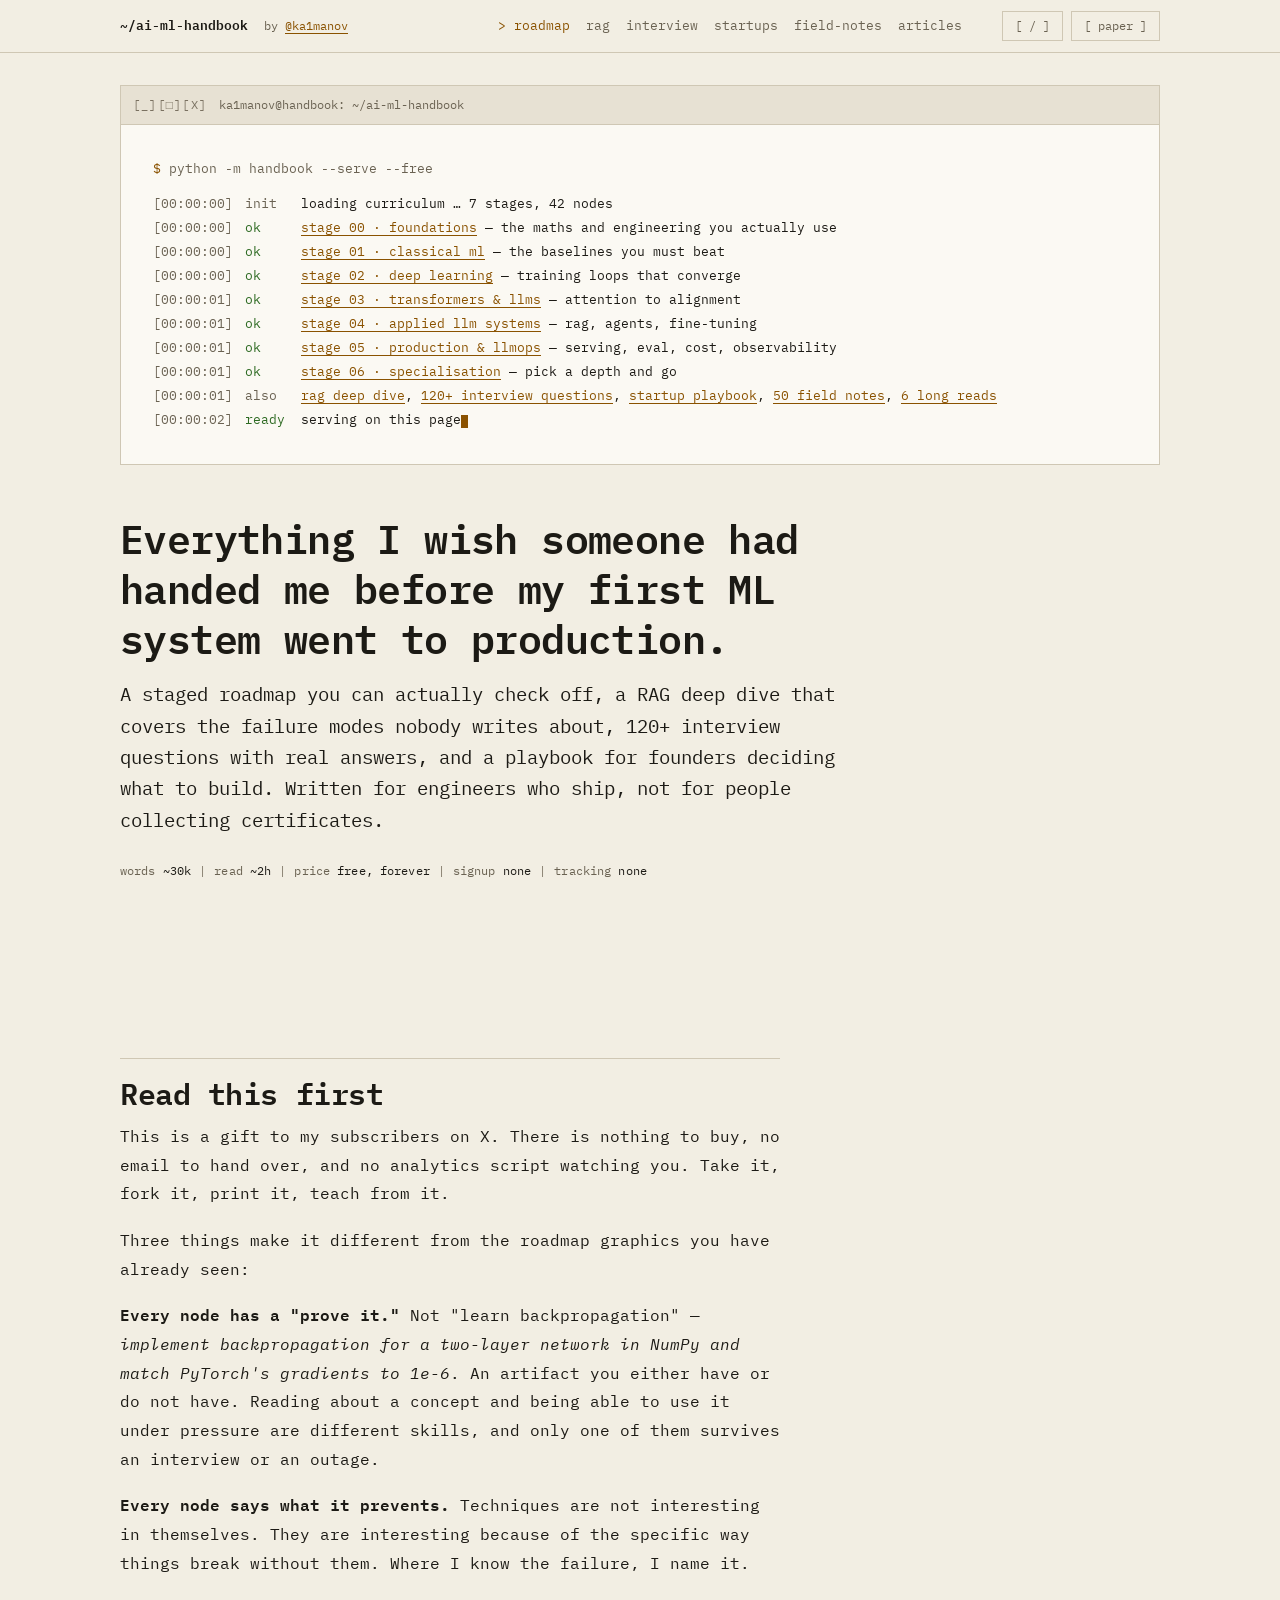
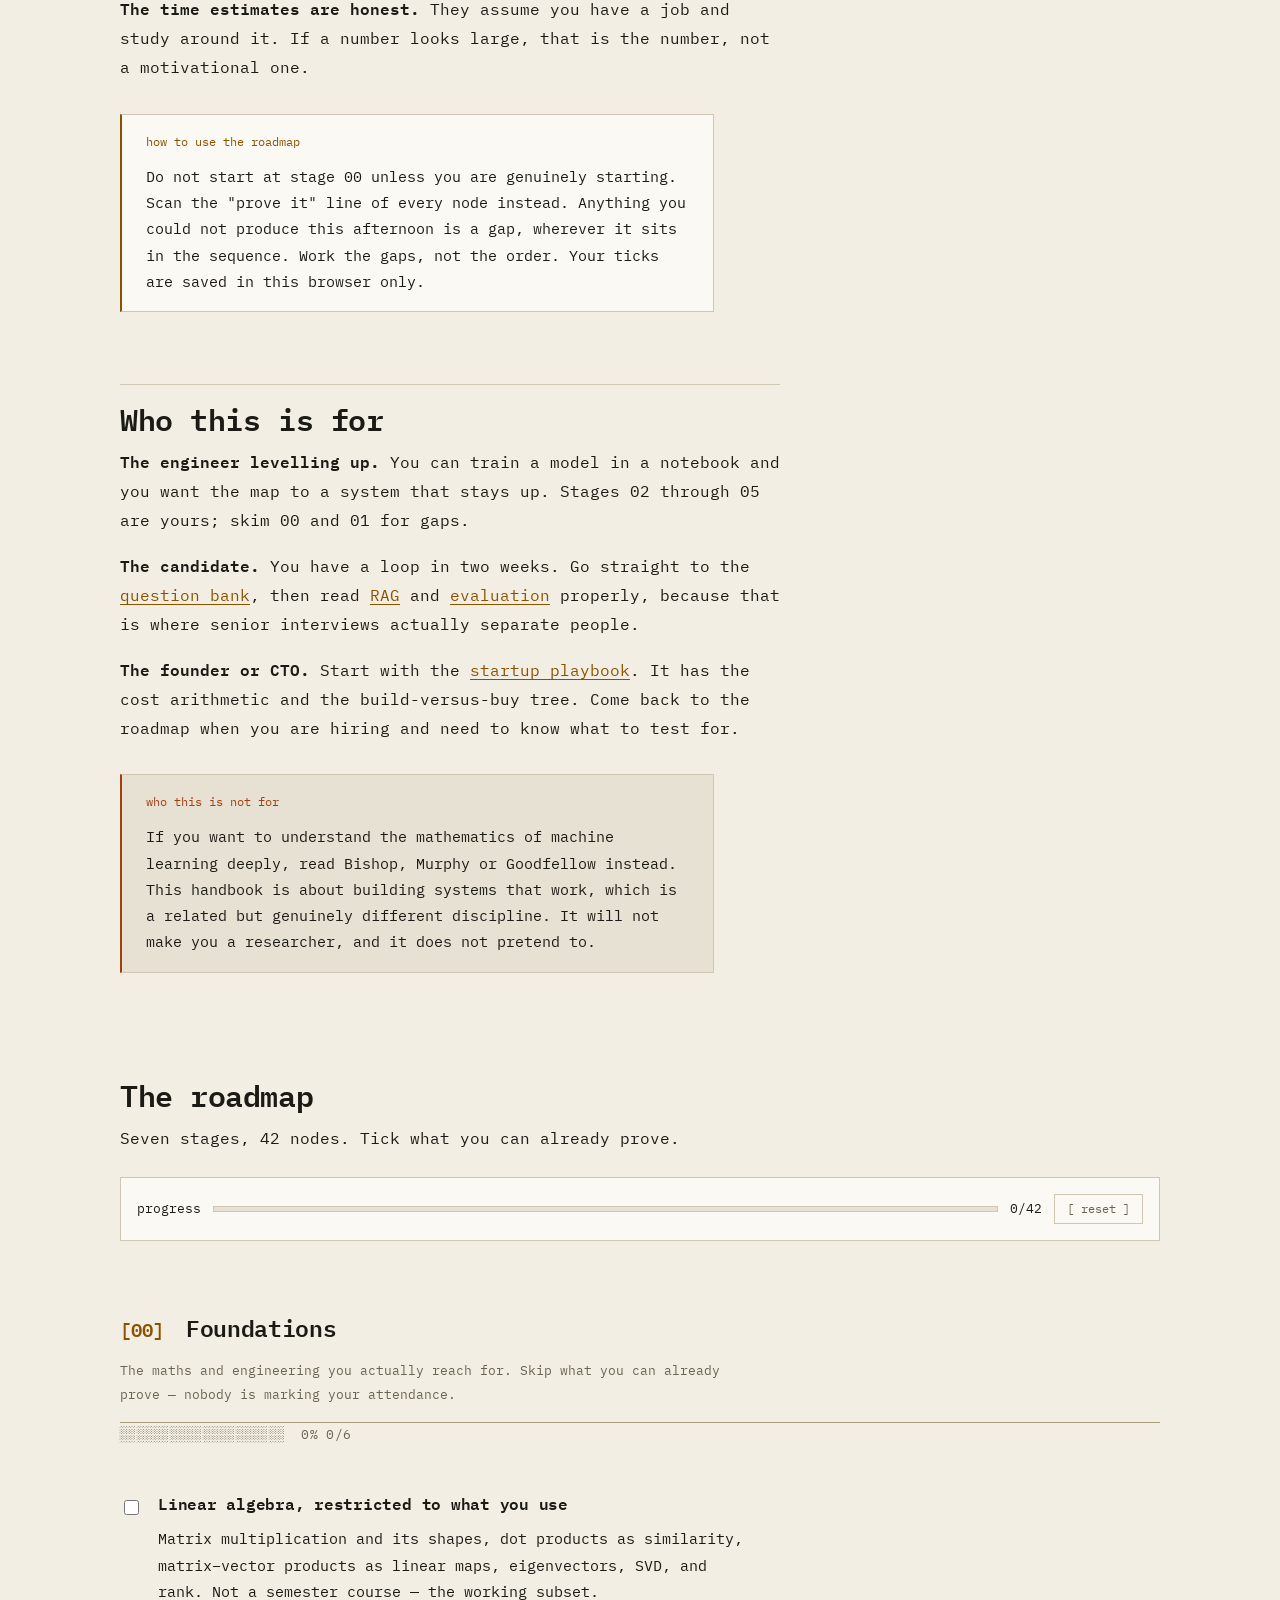
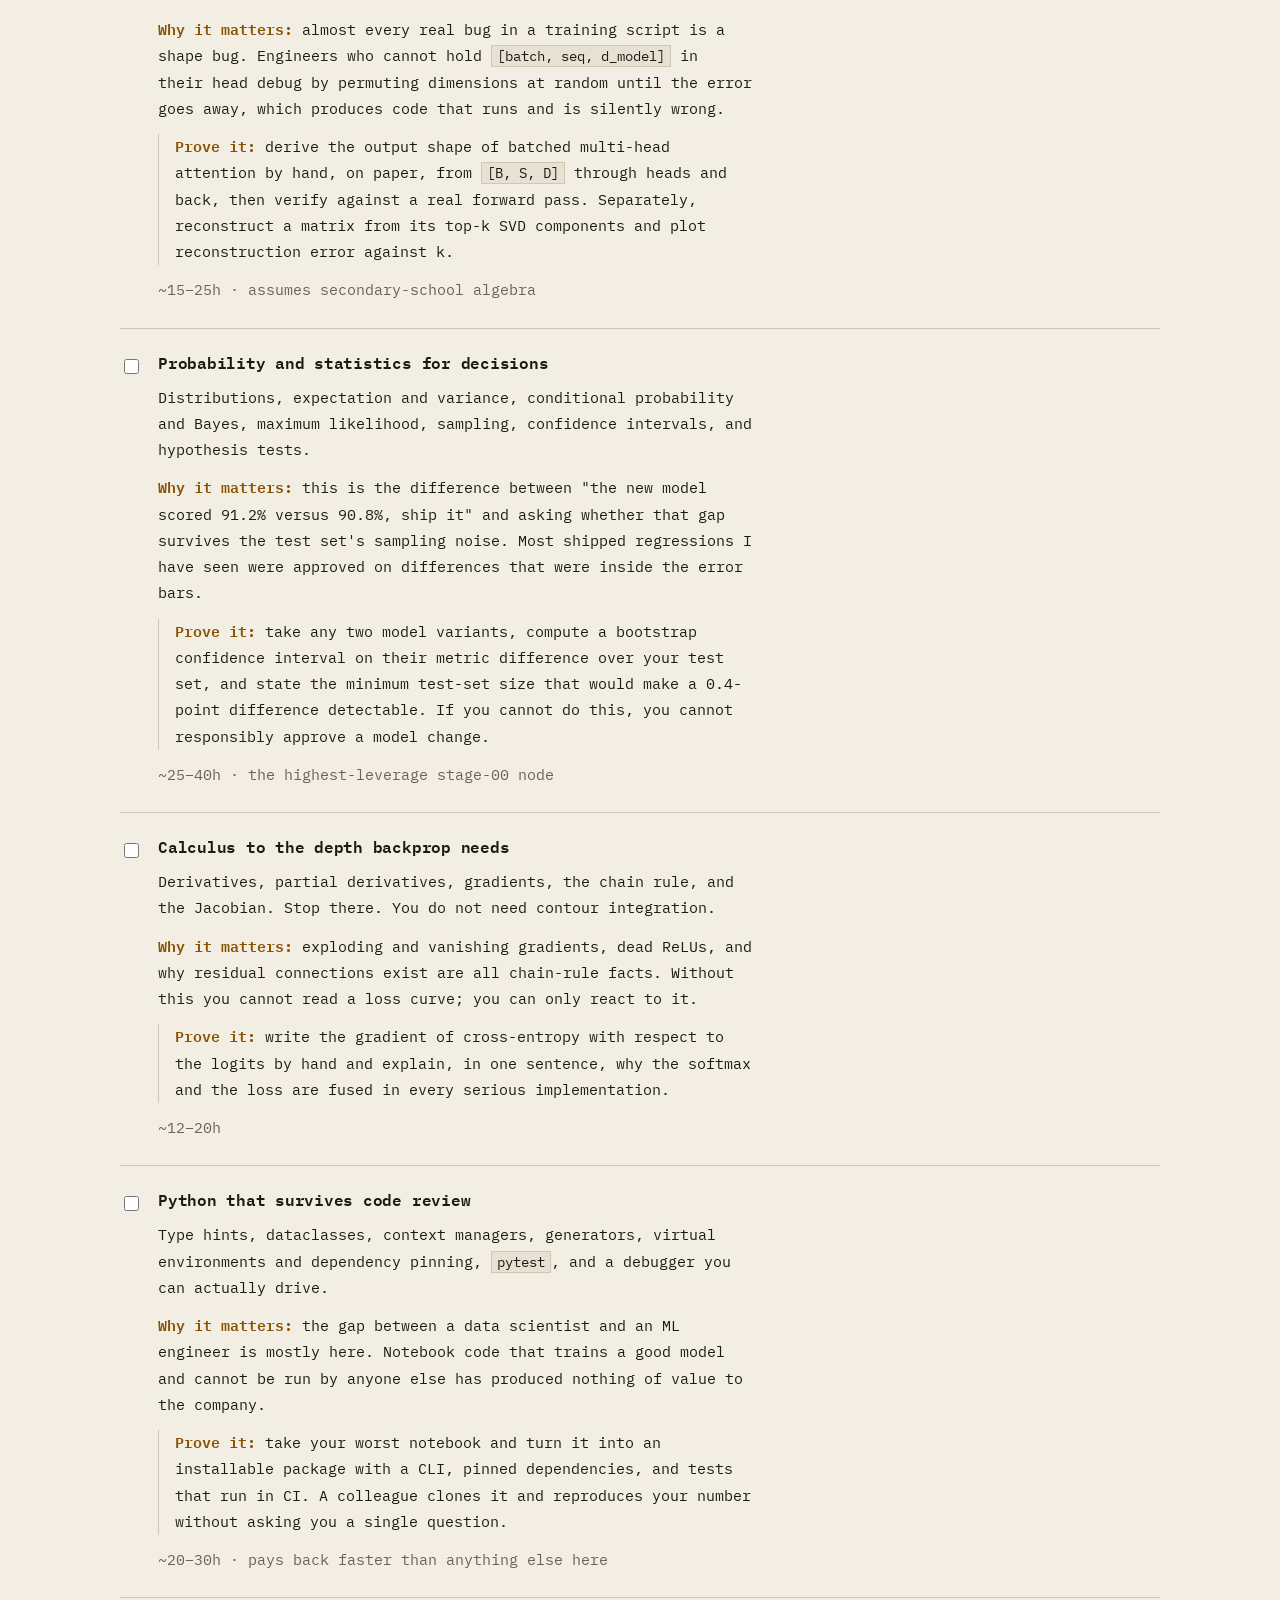
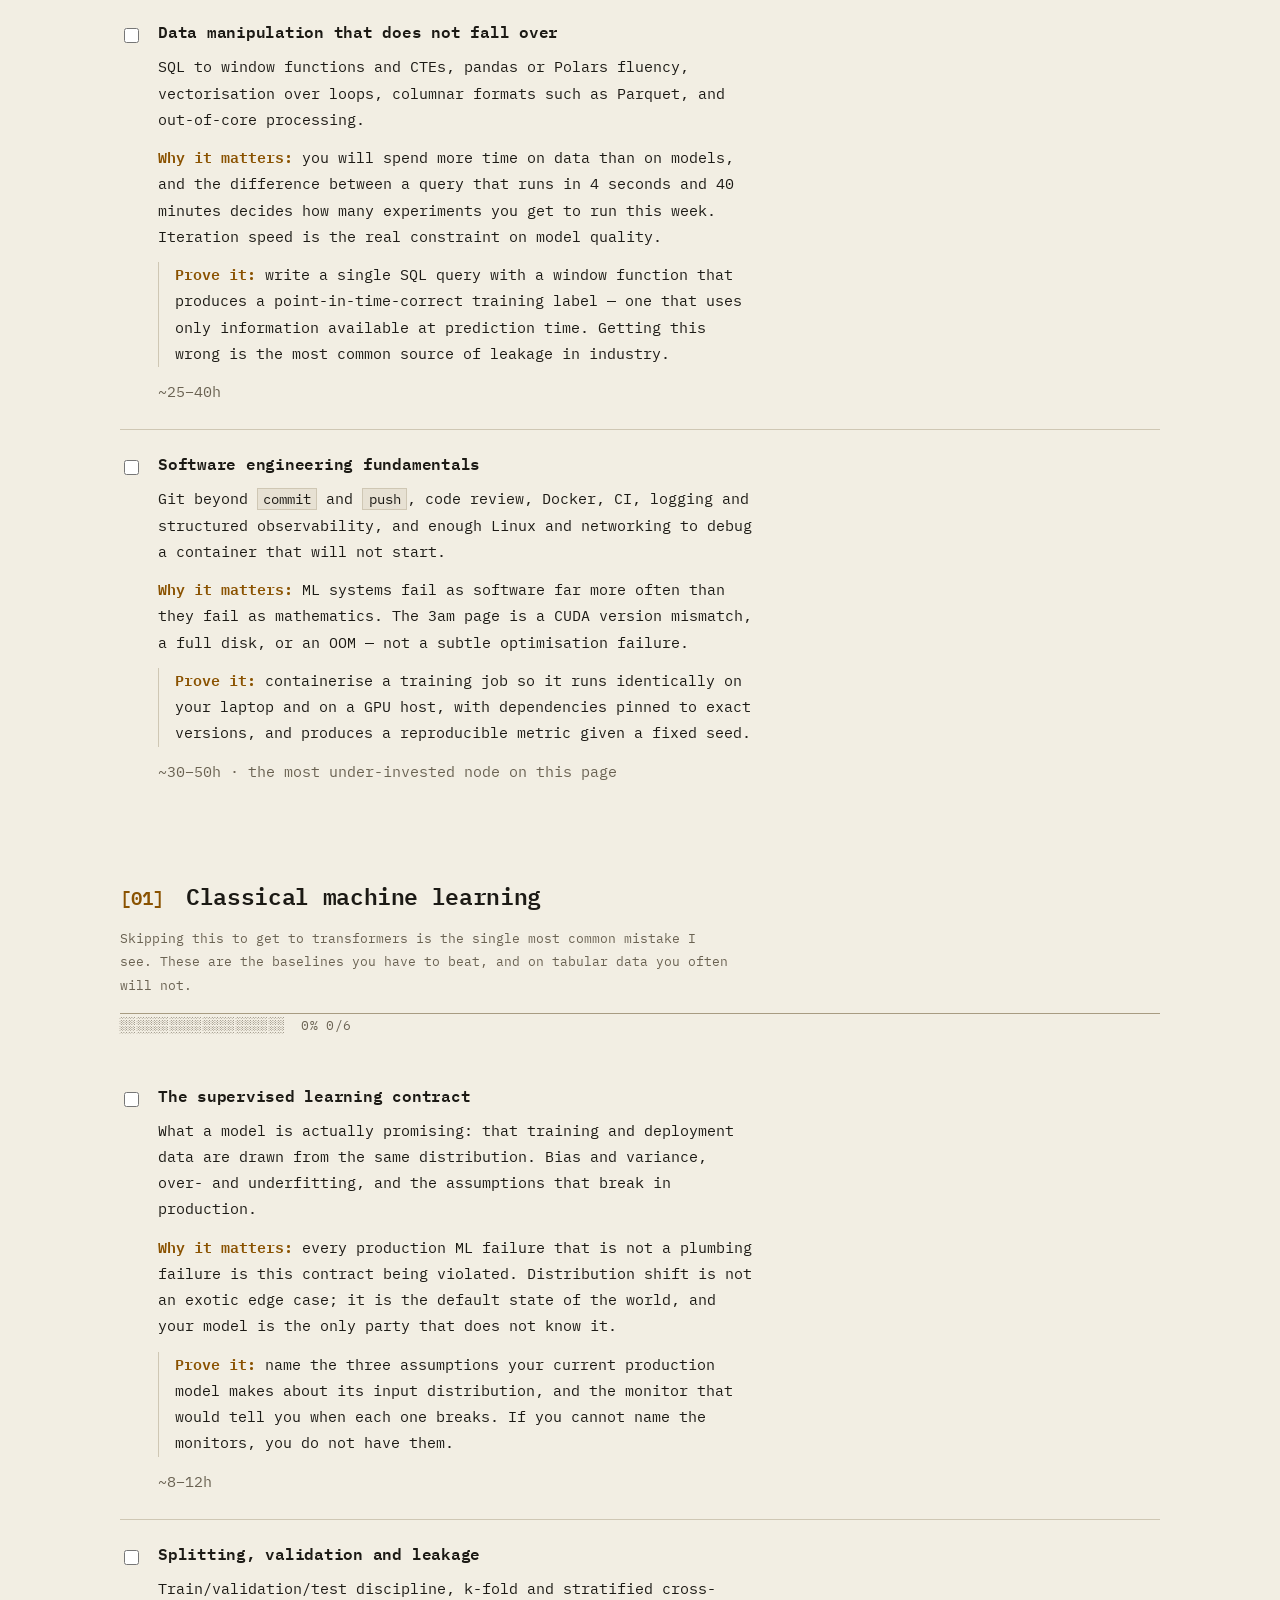
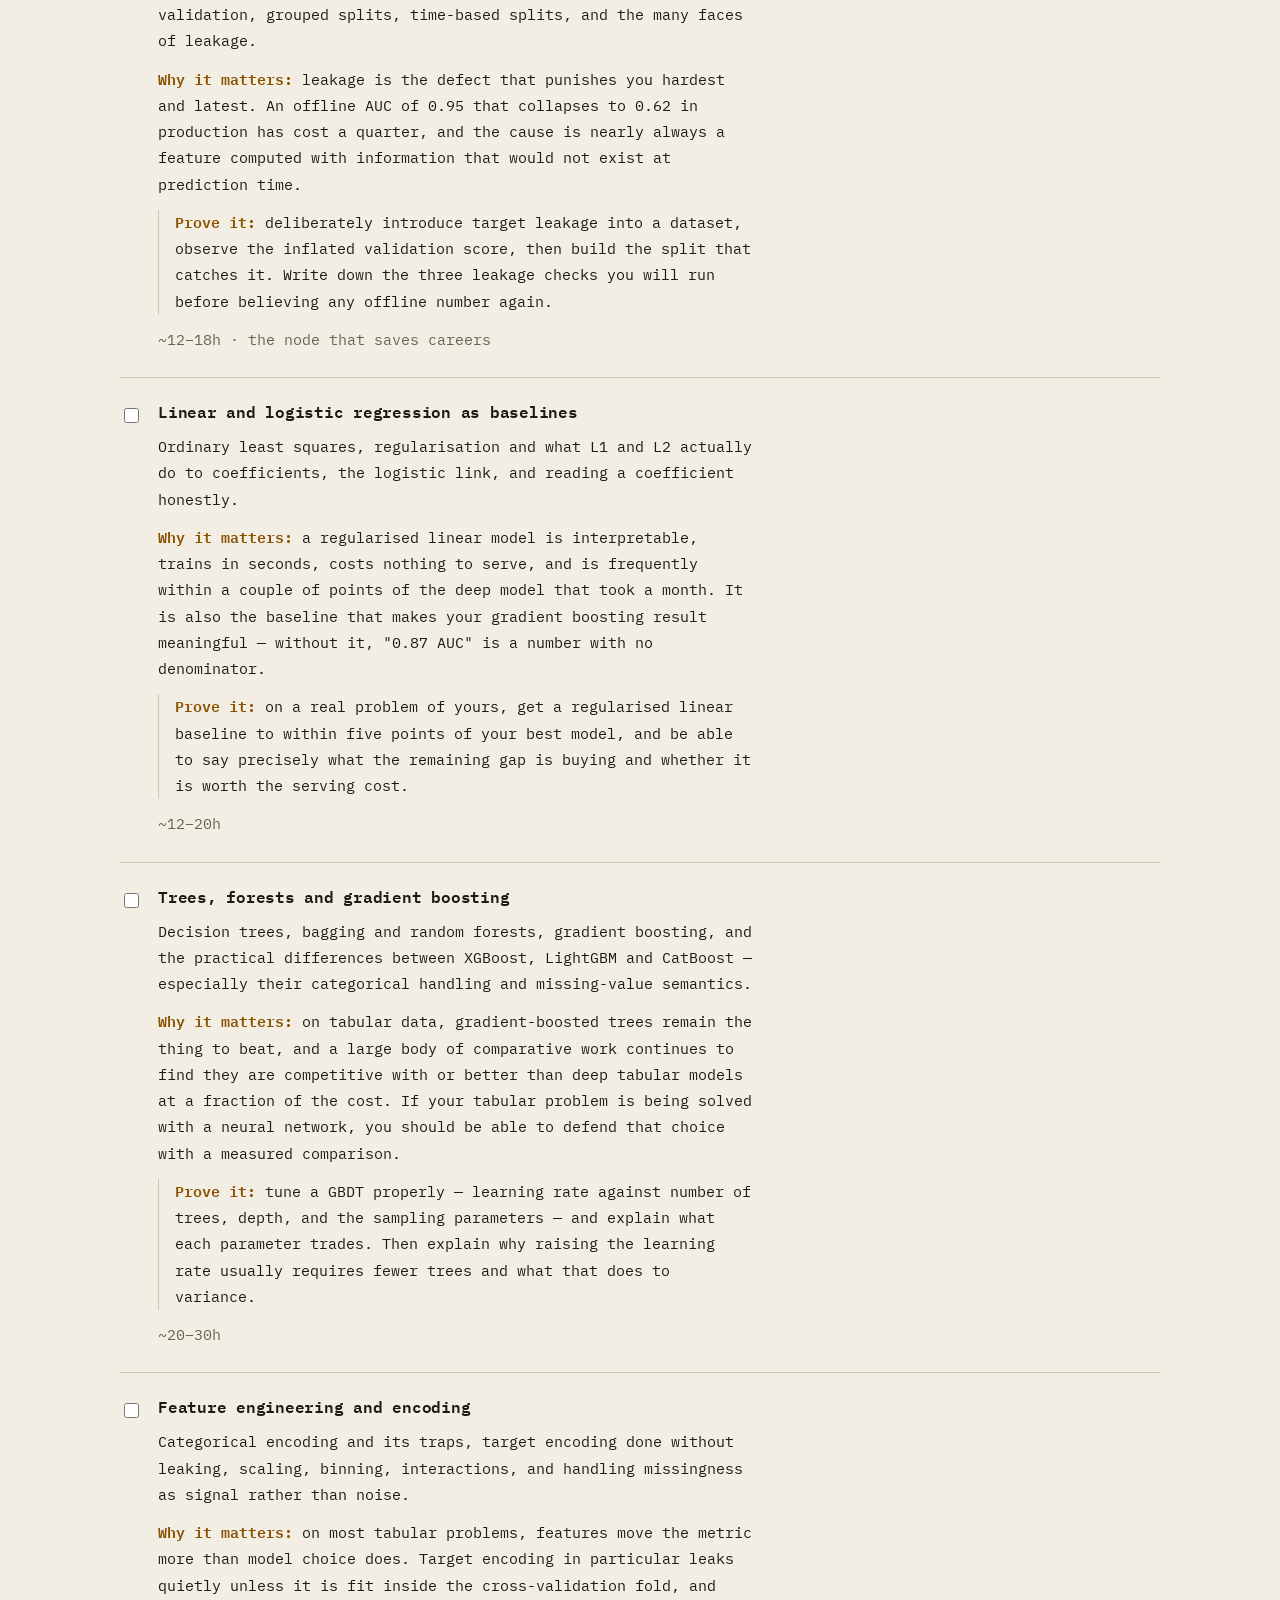
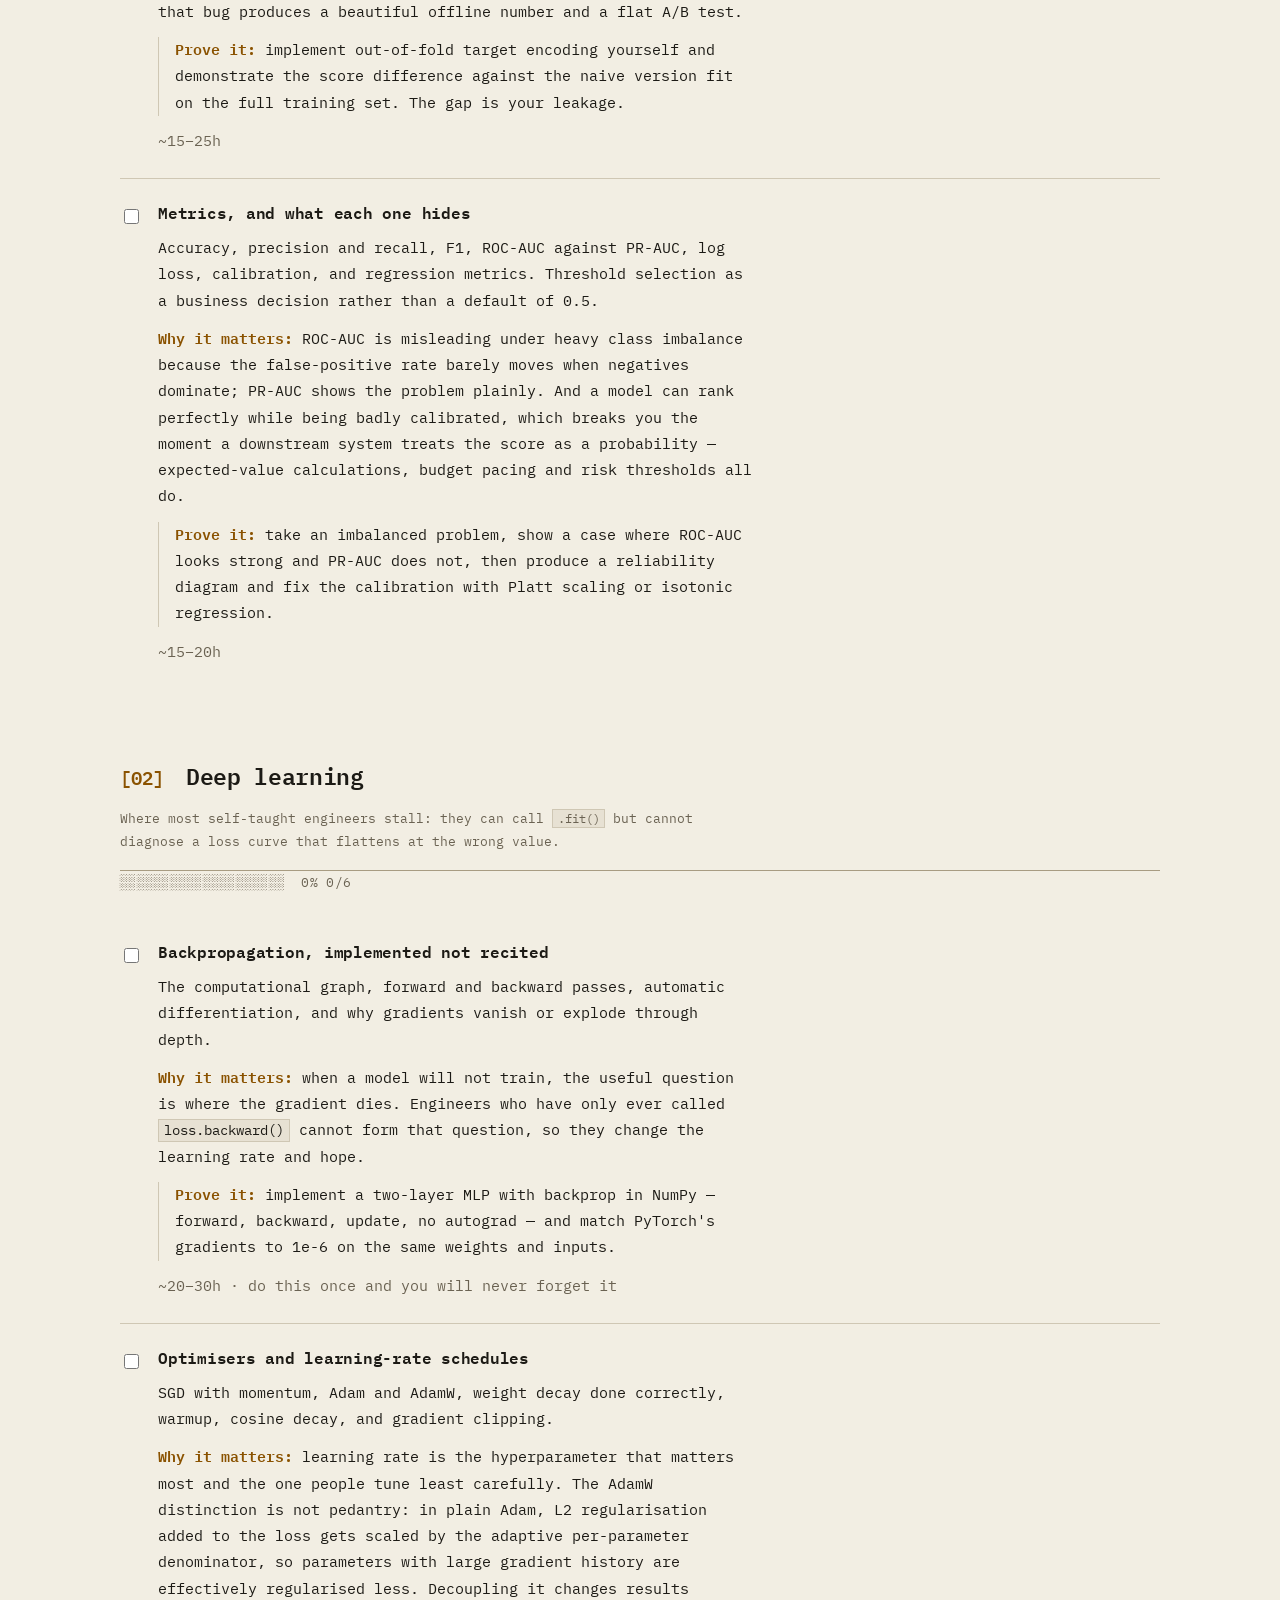
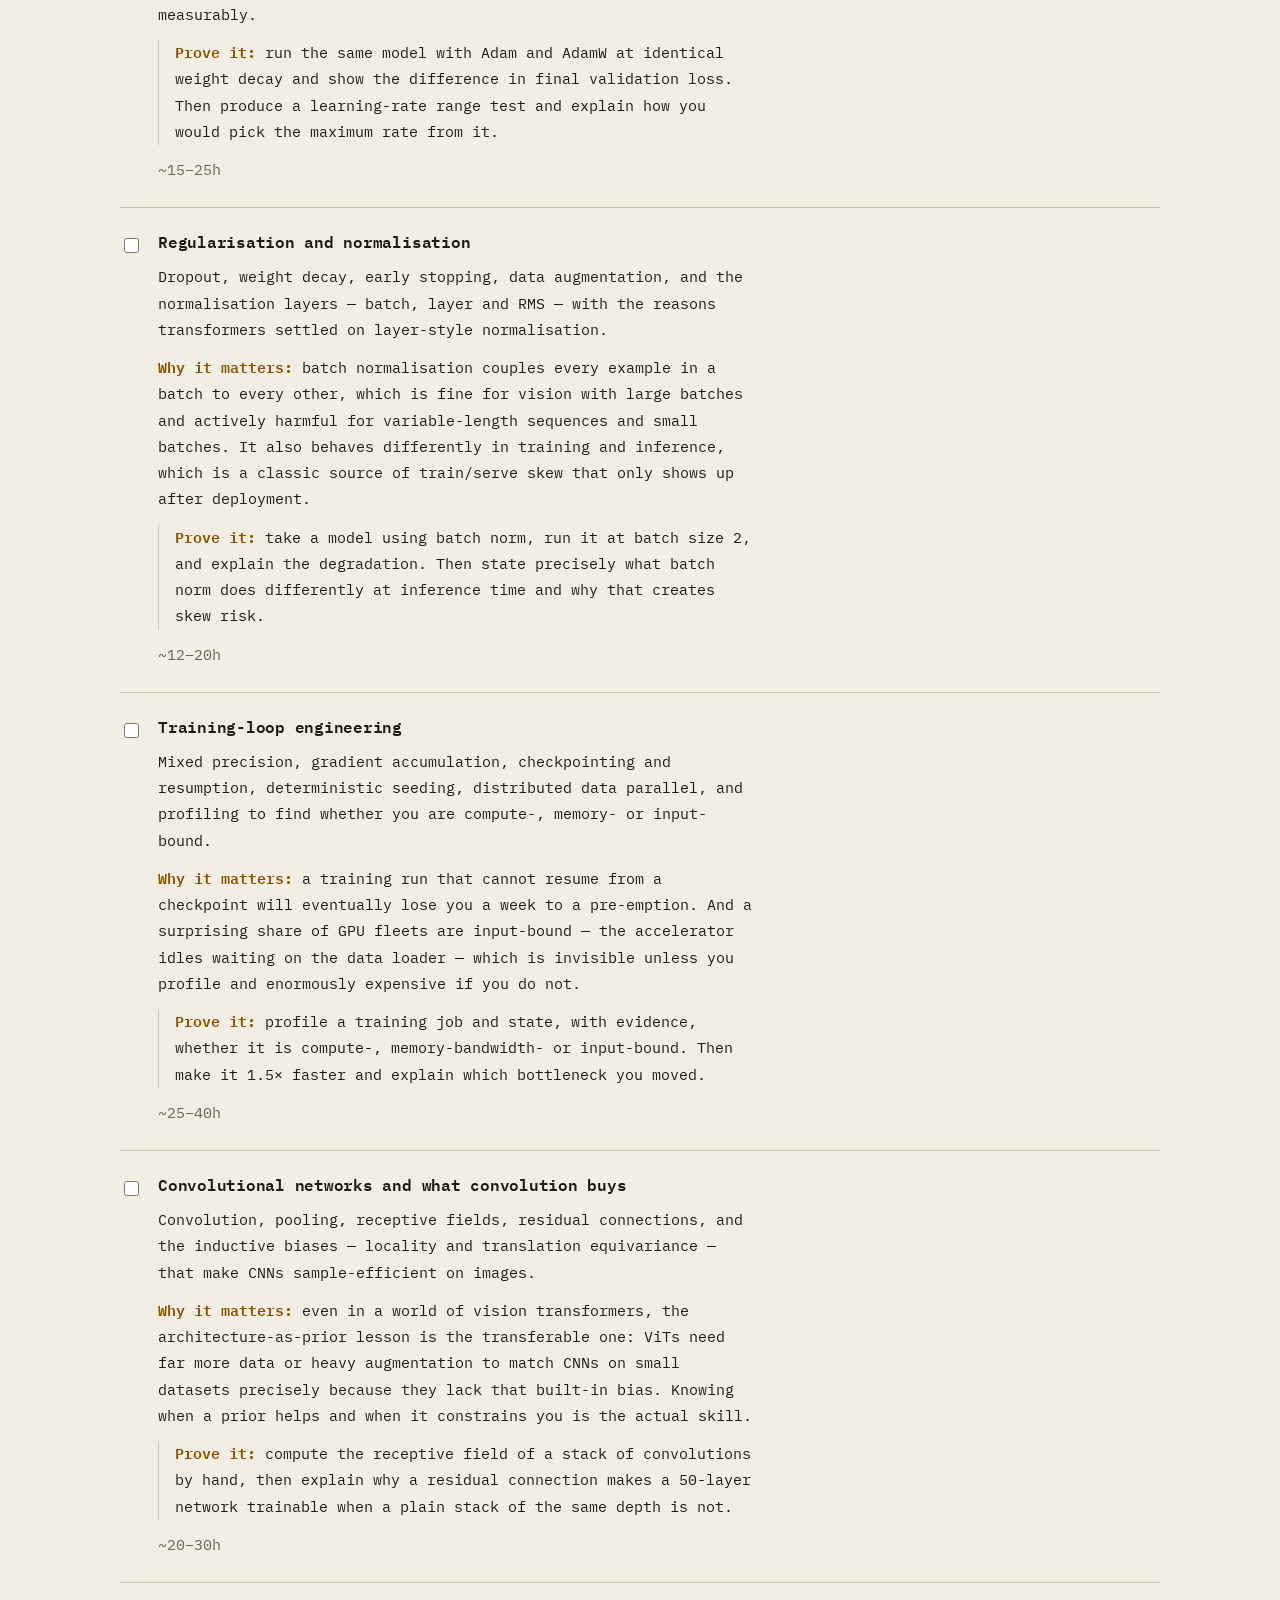
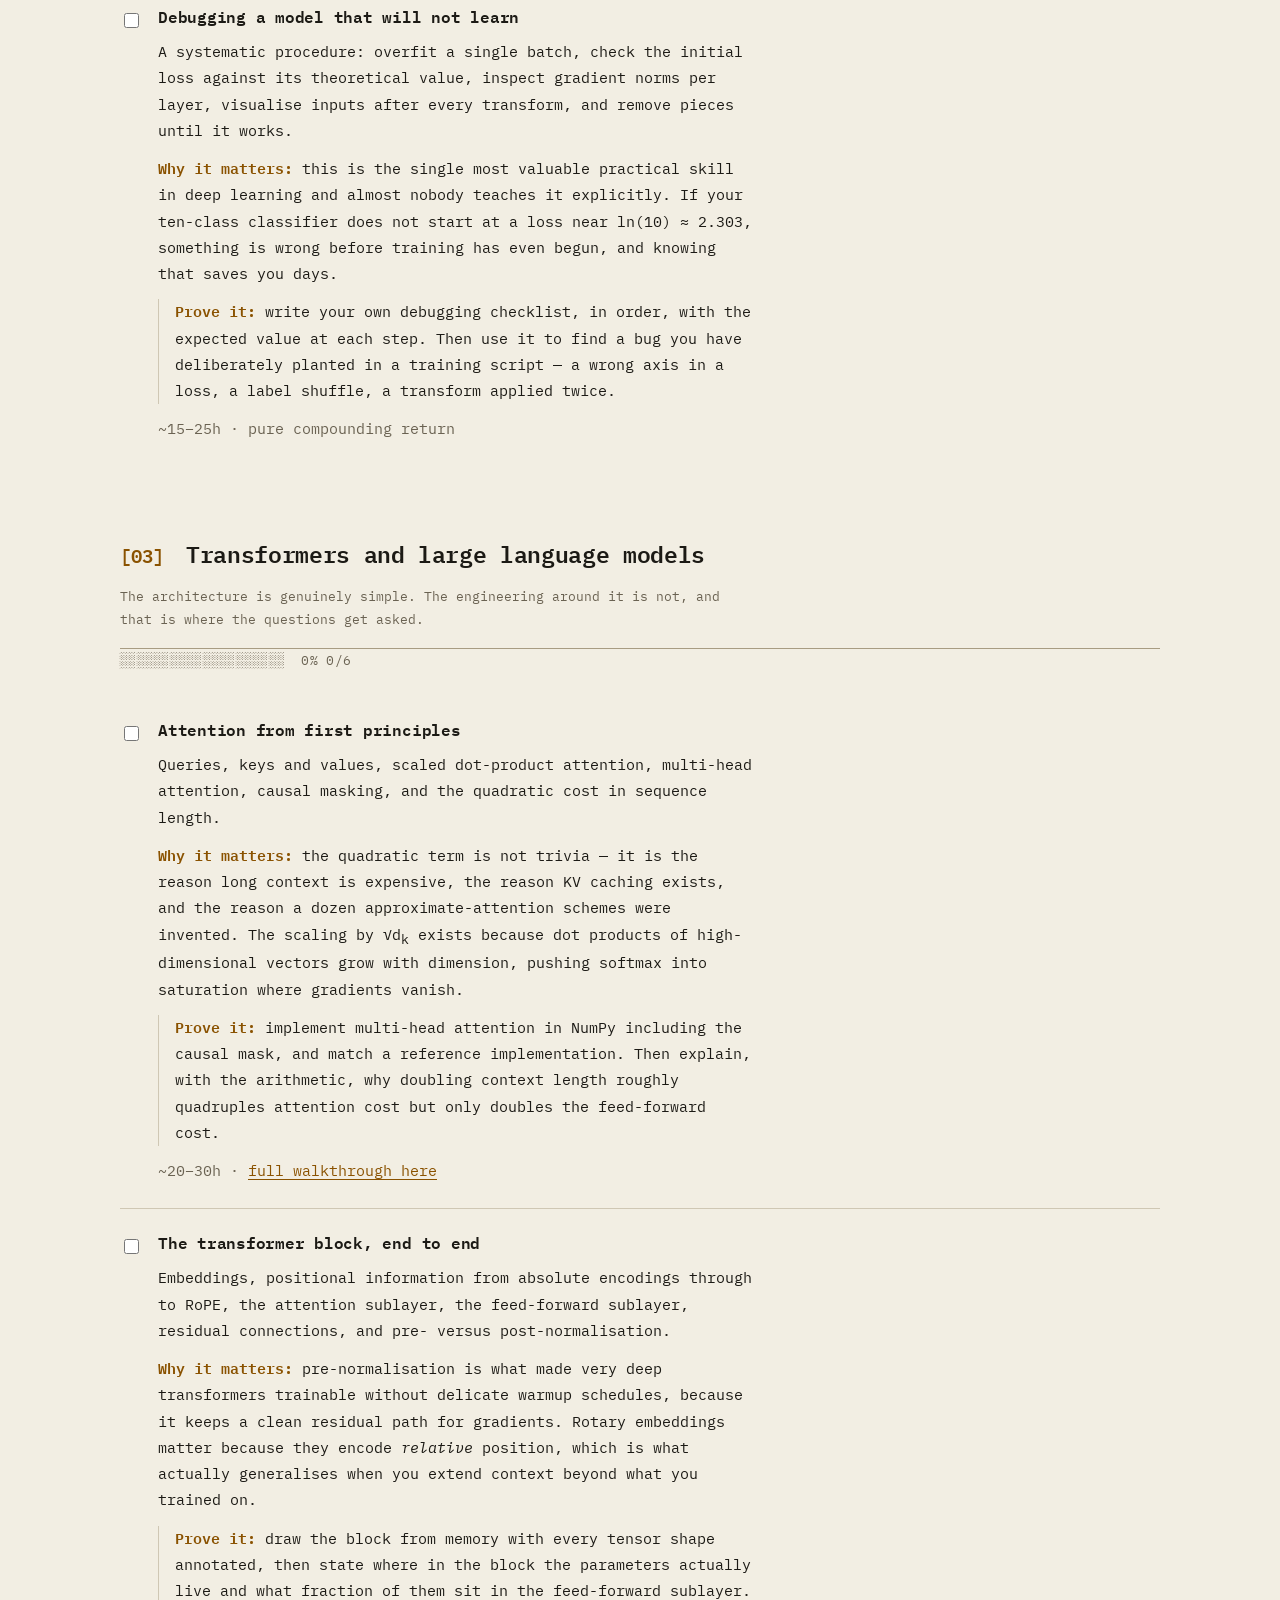
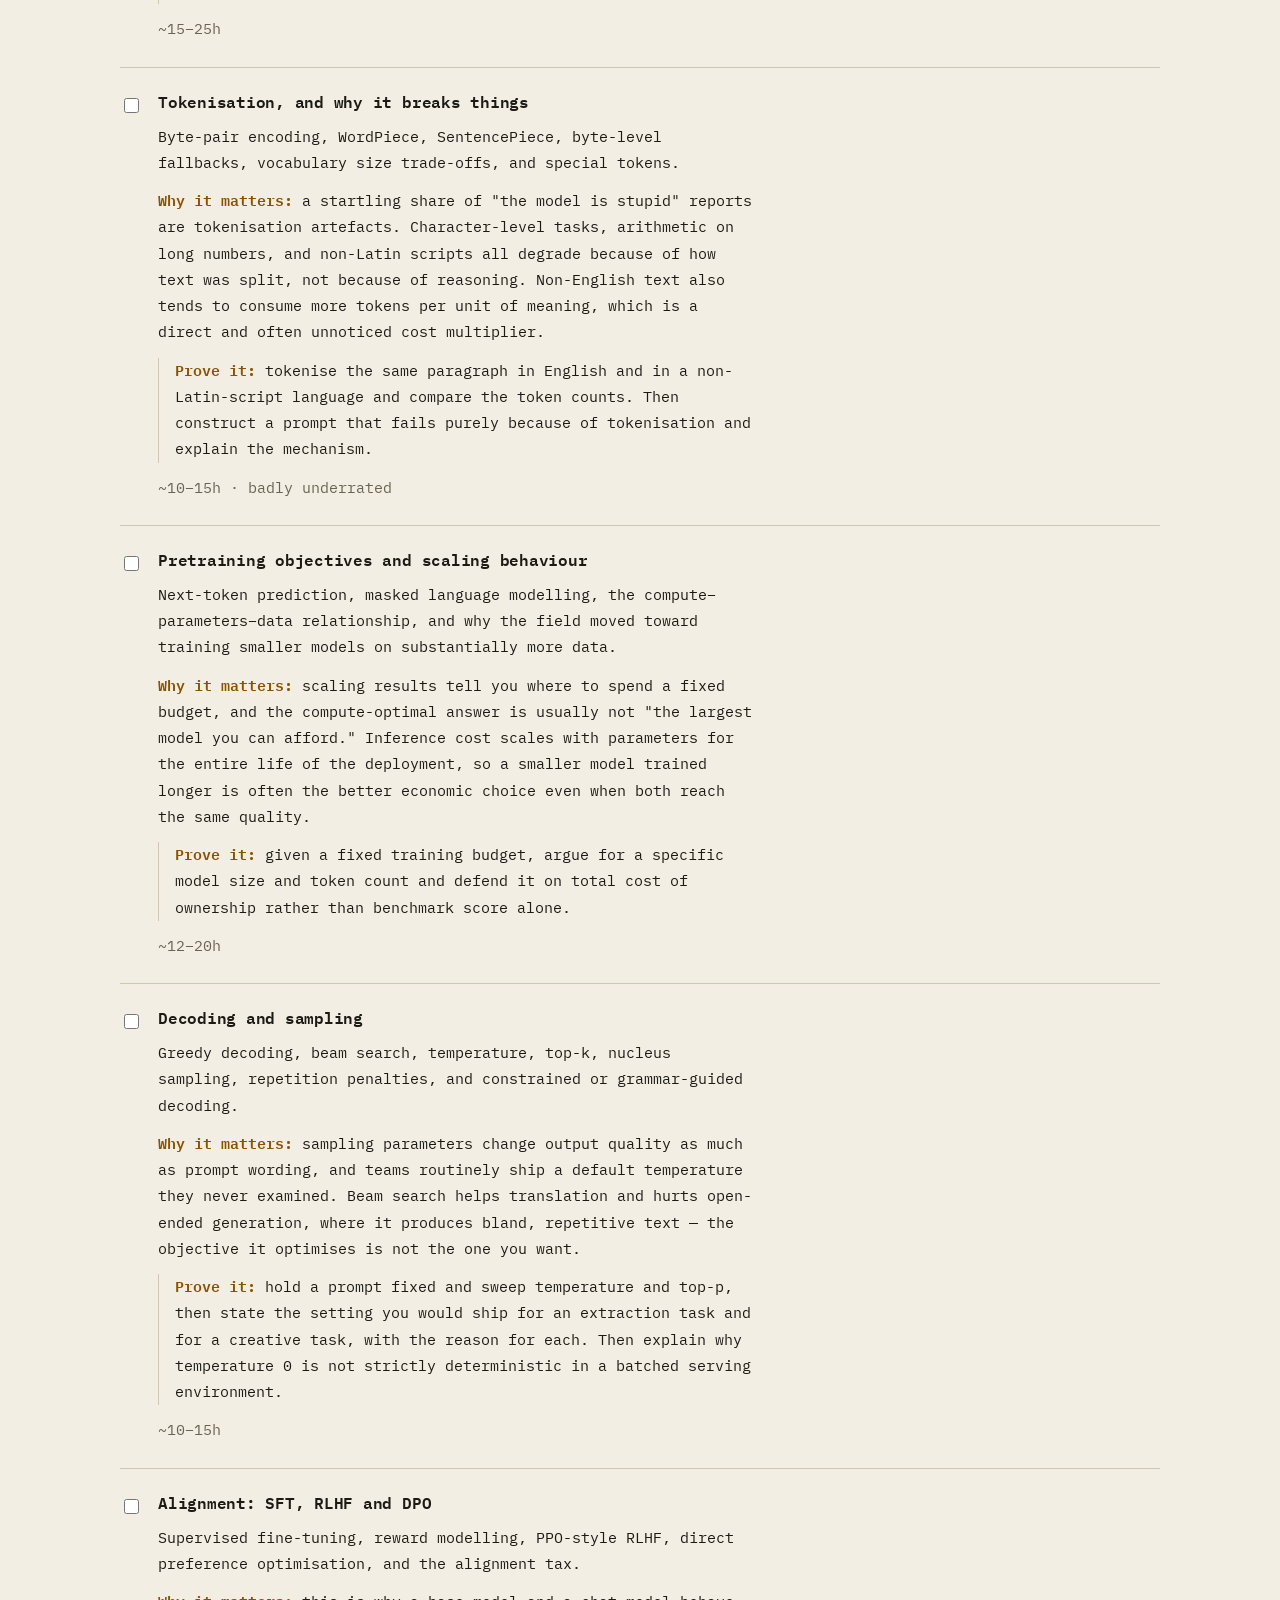
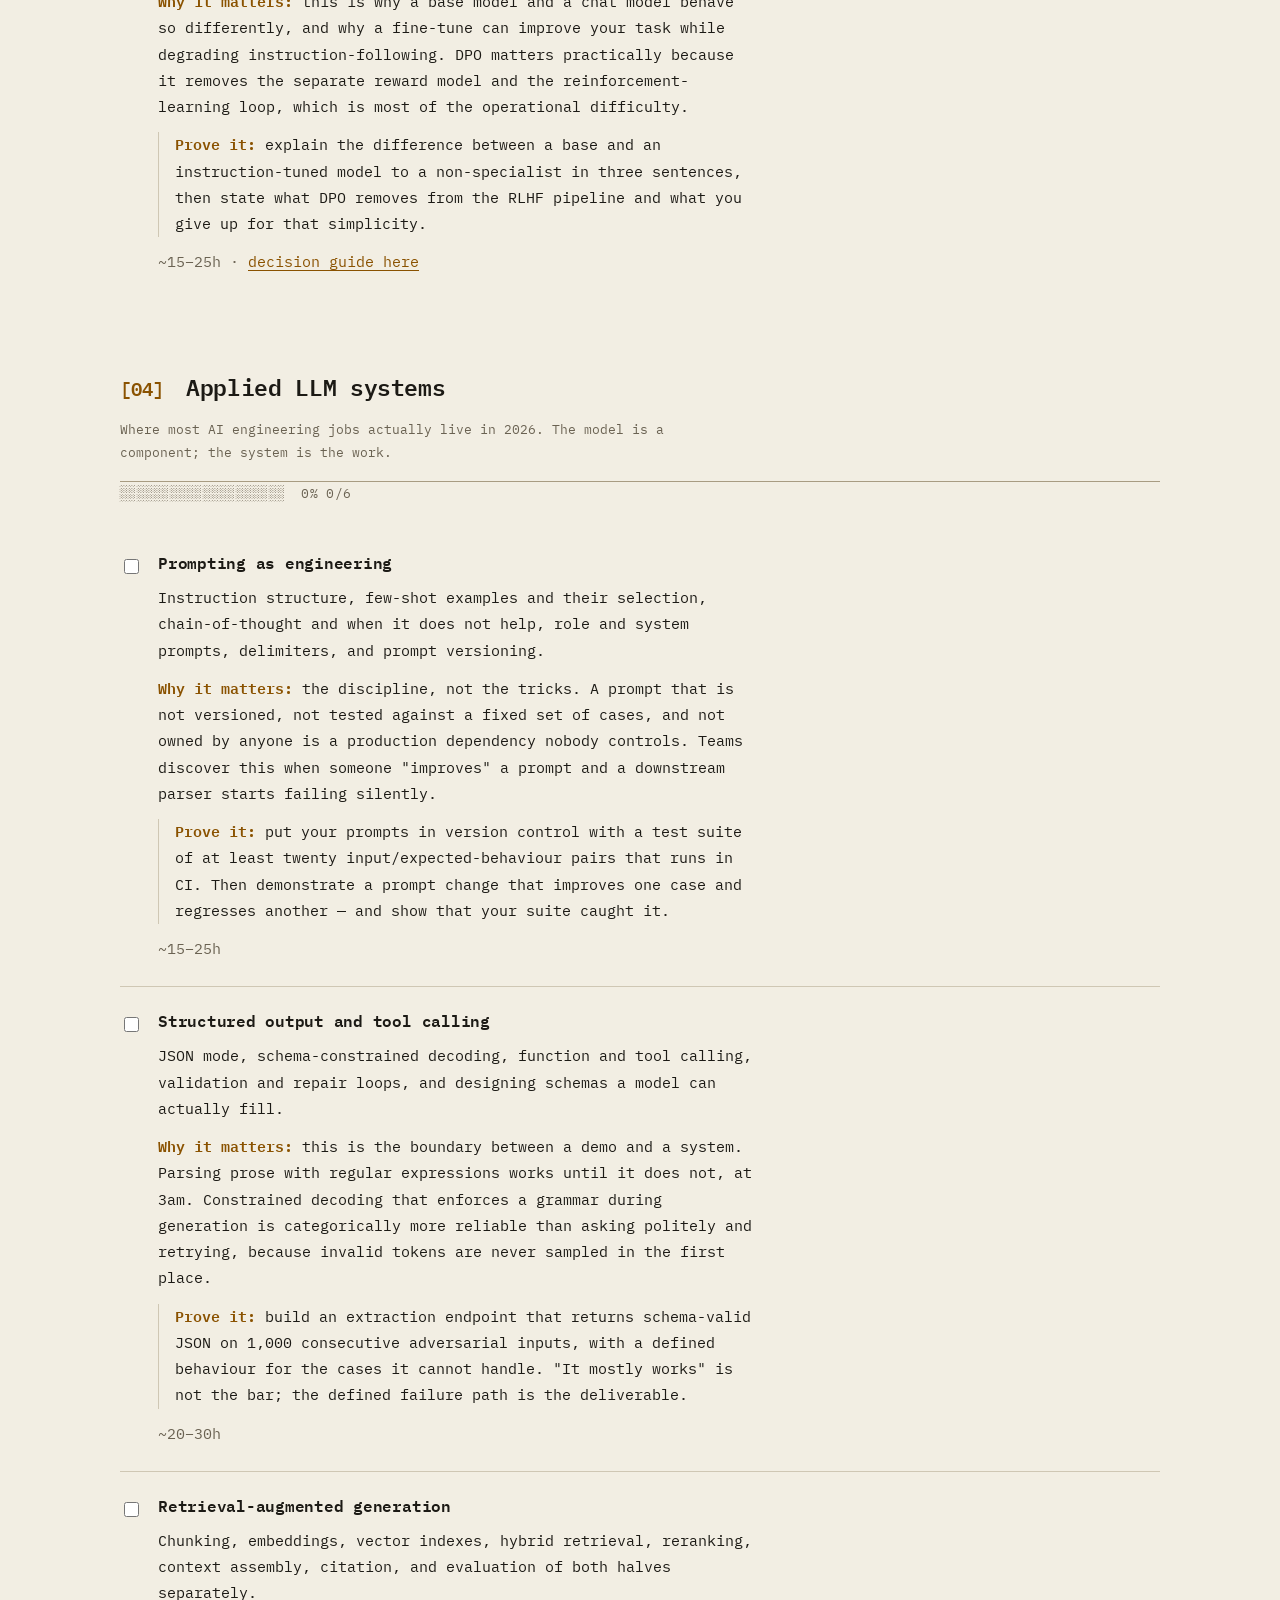
==== index.html @ 07bb716d "feat: landing page, seven-stage roadmap, and page assembler Hero is a training log that doubles as t" ====
<!doctype html>
<html lang="en" data-base="./">
<head>
<meta charset="utf-8">
<meta name="viewport" content="width=device-width, initial-scale=1, viewport-fit=cover">
<title>The AI/ML Engineering Handbook</title>
<meta name="description" content="A staged roadmap, a RAG deep dive, 120+ interview questions and a startup playbook — for people who ship machine learning systems, not notebooks. Free, no signup.">
<link rel="canonical" href="https://ka1manov.github.io/ai-ml-handbook/">
<meta property="og:type" content="website">
<meta property="og:site_name" content="The AI/ML Engineering Handbook">
<meta property="og:title" content="The AI/ML Engineering Handbook">
<meta property="og:description" content="A staged roadmap, a RAG deep dive, 120+ interview questions and a startup playbook — for people who ship machine learning systems, not notebooks. Free, no signup.">
<meta property="og:url" content="https://ka1manov.github.io/ai-ml-handbook/">
<meta property="og:image" content="https://ka1manov.github.io/ai-ml-handbook/assets/img/og-default.png">
<meta property="og:image:width" content="1200">
<meta property="og:image:height" content="630">
<meta property="og:image:alt" content="The AI/ML Engineering Handbook — the AI/ML Engineering Handbook by @ka1manov">
<meta name="twitter:card" content="summary_large_image">
<meta name="twitter:site" content="@ka1manov">
<meta name="twitter:creator" content="@ka1manov">
<meta name="twitter:image" content="https://ka1manov.github.io/ai-ml-handbook/assets/img/og-default.png">
<meta name="author" content="@ka1manov">
<meta name="theme-color" content="#0C0B08" media="(prefers-color-scheme: dark)">
<meta name="theme-color" content="#F2EEE3" media="(prefers-color-scheme: light)">
<script>try{document.documentElement.setAttribute('data-theme',localStorage.getItem('amh:theme')||(matchMedia('(prefers-color-scheme: light)').matches?'light':'dark'))}catch(e){document.documentElement.setAttribute('data-theme','dark')}</script>
<link rel="preconnect" href="https://fonts.googleapis.com">
<link rel="preconnect" href="https://fonts.gstatic.com" crossorigin>
<link rel="stylesheet" href="https://fonts.googleapis.com/css2?family=IBM+Plex+Mono:ital,wght@0,400;0,500;0,600;1,400&display=swap">
<link rel="stylesheet" href="./assets/css/site.css">
<link rel="icon" href="./assets/img/favicon.svg" type="image/svg+xml">
</head>
<body>
<a class="sr-only" href="#main">Skip to content</a>
<header class="topbar">
  <div class="shell topbar__inner">
    <a class="topbar__brand" href="./index.html">~/<span class="topbar__brand-long">ai-ml-</span>handbook</a>
    <span class="topbar__by">by <a href="https://x.com/ka1manov" rel="me noopener" target="_blank">@ka1manov</a></span>
    <nav class="topbar__links" aria-label="Sections">
      <a href="./index.html">roadmap</a>
      <a href="./rag.html">rag</a>
      <a href="./interview.html">interview</a>
      <a href="./startups.html">startups</a>
      <a href="./tips.html">field-notes</a>
      <a href="./articles/index.html">articles</a>
    </nav>
    <div class="topbar__tools">
      <button class="btn" type="button" data-search-open aria-label="Search the handbook">[ / ]</button>
      <button class="btn" type="button" data-theme-toggle>[ crt ]</button>
      <button class="btn" type="button" data-nav-toggle>[ menu ]</button>
    </div>
  </div>
  <div class="shell">
    <nav class="navmenu" id="navmenu" aria-label="Sections, compact" hidden>
      <a href="./index.html">roadmap</a>
      <a href="./rag.html">rag</a>
      <a href="./interview.html">interview</a>
      <a href="./startups.html">startups</a>
      <a href="./tips.html">field-notes</a>
      <a href="./articles/index.html">articles</a>
    </nav>
  </div>
</header>
<main id="main">
<div class="shell">

<section class="win" style="margin-top:var(--sp-6)">
  <div class="win__bar">
    <span class="win__dots">[_][□][X]</span>
    <span class="win__title">ka1manov@handbook: ~/ai-ml-handbook</span>
  </div>
  <div class="win__body">
    <p class="prompt">python -m handbook --serve --free</p>
    <div class="log" aria-label="Contents">
      <div class="log__row"><span class="log__t">[00:00:00]</span><span class="log__lvl">init</span><span class="log__msg">loading curriculum … 7 stages, 42 nodes</span></div>
      <div class="log__row"><span class="log__t">[00:00:00]</span><span class="log__lvl log__lvl--ok">ok</span><span class="log__msg"><a href="#stage-00">stage 00 · foundations</a> — the maths and engineering you actually use</span></div>
      <div class="log__row"><span class="log__t">[00:00:00]</span><span class="log__lvl log__lvl--ok">ok</span><span class="log__msg"><a href="#stage-01">stage 01 · classical ml</a> — the baselines you must beat</span></div>
      <div class="log__row"><span class="log__t">[00:00:00]</span><span class="log__lvl log__lvl--ok">ok</span><span class="log__msg"><a href="#stage-02">stage 02 · deep learning</a> — training loops that converge</span></div>
      <div class="log__row"><span class="log__t">[00:00:01]</span><span class="log__lvl log__lvl--ok">ok</span><span class="log__msg"><a href="#stage-03">stage 03 · transformers &amp; llms</a> — attention to alignment</span></div>
      <div class="log__row"><span class="log__t">[00:00:01]</span><span class="log__lvl log__lvl--ok">ok</span><span class="log__msg"><a href="#stage-04">stage 04 · applied llm systems</a> — rag, agents, fine-tuning</span></div>
      <div class="log__row"><span class="log__t">[00:00:01]</span><span class="log__lvl log__lvl--ok">ok</span><span class="log__msg"><a href="#stage-05">stage 05 · production &amp; llmops</a> — serving, eval, cost, observability</span></div>
      <div class="log__row"><span class="log__t">[00:00:01]</span><span class="log__lvl log__lvl--ok">ok</span><span class="log__msg"><a href="#stage-06">stage 06 · specialisation</a> — pick a depth and go</span></div>
      <div class="log__row"><span class="log__t">[00:00:01]</span><span class="log__lvl">also</span><span class="log__msg"><a href="rag.html">rag deep dive</a>, <a href="interview.html">120+ interview questions</a>, <a href="startups.html">startup playbook</a>, <a href="tips.html">50 field notes</a>, <a href="articles/index.html">6 long reads</a></span></div>
      <div class="log__row"><span class="log__t">[00:00:02]</span><span class="log__lvl log__lvl--ok">ready</span><span class="log__msg">serving on this page<span class="cursor" aria-hidden="true"></span></span></div>
    </div>
  </div>
</section>

<section class="pagehead" style="border-bottom:0">
  <h1>Everything I wish someone had handed me before my first ML system went to production.</h1>
  <p class="lede">A staged roadmap you can actually check off, a RAG deep dive that covers the failure modes nobody writes about, 120+ interview questions with real answers, and a playbook for founders deciding what to build. Written for engineers who ship, not for people collecting certificates.</p>
  <p class="meta"><span class="k">words</span> <span class="v">~30k</span><span class="sep">|</span><span class="k">read</span> <span class="v">~2h</span><span class="sep">|</span><span class="k">price</span> <span class="v">free, forever</span><span class="sep">|</span><span class="k">signup</span> <span class="v">none</span><span class="sep">|</span><span class="k">tracking</span> <span class="v">none</span></p>
</section>

<section class="section" id="how-to-use">
  <div class="prose">
    <h2>Read this first</h2>
    <p>This is a gift to my subscribers on X. There is nothing to buy, no email to hand over, and no analytics script watching you. Take it, fork it, print it, teach from it.</p>

    <p>Three things make it different from the roadmap graphics you have already seen:</p>

    <p><b>Every node has a "prove it."</b> Not "learn backpropagation" — <i>implement backpropagation for a two-layer network in NumPy and match PyTorch's gradients to 1e-6</i>. An artifact you either have or do not have. Reading about a concept and being able to use it under pressure are different skills, and only one of them survives an interview or an outage.</p>

    <p><b>Every node says what it prevents.</b> Techniques are not interesting in themselves. They are interesting because of the specific way things break without them. Where I know the failure, I name it.</p>

    <p><b>The time estimates are honest.</b> They assume you have a job and study around it. If a number looks large, that is the number, not a motivational one.</p>

    <div class="callout callout--note">
      <span class="callout__label">how to use the roadmap</span>
      <p>Do not start at stage 00 unless you are genuinely starting. Scan the "prove it" line of every node instead. Anything you could not produce this afternoon is a gap, wherever it sits in the sequence. Work the gaps, not the order. Your ticks are saved in this browser only.</p>
    </div>

    <h2>Who this is for</h2>
    <p><b>The engineer levelling up.</b> You can train a model in a notebook and you want the map to a system that stays up. Stages 02 through 05 are yours; skim 00 and 01 for gaps.</p>
    <p><b>The candidate.</b> You have a loop in two weeks. Go straight to the <a href="interview.html">question bank</a>, then read <a href="rag.html">RAG</a> and <a href="articles/evaluation.html">evaluation</a> properly, because that is where senior interviews actually separate people.</p>
    <p><b>The founder or CTO.</b> Start with the <a href="startups.html">startup playbook</a>. It has the cost arithmetic and the build-versus-buy tree. Come back to the roadmap when you are hiring and need to know what to test for.</p>

    <div class="callout callout--kill">
      <span class="callout__label">who this is not for</span>
      <p>If you want to understand the mathematics of machine learning deeply, read Bishop, Murphy or Goodfellow instead. This handbook is about building systems that work, which is a related but genuinely different discipline. It will not make you a researcher, and it does not pretend to.</p>
    </div>
  </div>
</section>

<section class="section" id="roadmap">
  <div class="prose">
    <h2 style="margin-top:0;border-top:0;padding-top:0">The roadmap</h2>
    <p>Seven stages, 42 nodes. Tick what you can already prove.</p>
  </div>

  <div class="progress-dash" style="margin-top:var(--sp-5)">
    <span>progress</span>
    <span class="progress-dash__track"><span class="progress-dash__fill"></span></span>
    <span data-progress-dash>0/42</span>
    <button class="btn" type="button" data-progress-reset>[ reset ]</button>
  </div>

  <!-- ===================== STAGE 00 ===================== -->
  <section class="stage" id="stage-00">
    <div class="stage__head">
      <span class="stage__num">[00]</span>
      <h2 class="stage__title">Foundations</h2>
      <p class="stage__sub">The maths and engineering you actually reach for. Skip what you can already prove — nobody is marking your attendance.</p>
    </div>
    <p class="bar" data-stage-bar></p>
    <ol class="nodes">

      <li class="node">
        <input class="node__check" type="checkbox" id="s0-n1">
        <div class="node__body">
          <h3><label for="s0-n1">Linear algebra, restricted to what you use</label></h3>
          <p>Matrix multiplication and its shapes, dot products as similarity, matrix–vector products as linear maps, eigenvectors, SVD, and rank. Not a semester course — the working subset.</p>
          <p class="node__why"><b>Why it matters:</b> almost every real bug in a training script is a shape bug. Engineers who cannot hold <code>[batch, seq, d_model]</code> in their head debug by permuting dimensions at random until the error goes away, which produces code that runs and is silently wrong.</p>
          <p class="node__prove"><b>Prove it:</b> derive the output shape of batched multi-head attention by hand, on paper, from <code>[B, S, D]</code> through heads and back, then verify against a real forward pass. Separately, reconstruct a matrix from its top-k SVD components and plot reconstruction error against k.</p>
          <p class="node__time">~15–25h · assumes secondary-school algebra</p>
        </div>
      </li>

      <li class="node">
        <input class="node__check" type="checkbox" id="s0-n2">
        <div class="node__body">
          <h3><label for="s0-n2">Probability and statistics for decisions</label></h3>
          <p>Distributions, expectation and variance, conditional probability and Bayes, maximum likelihood, sampling, confidence intervals, and hypothesis tests.</p>
          <p class="node__why"><b>Why it matters:</b> this is the difference between "the new model scored 91.2% versus 90.8%, ship it" and asking whether that gap survives the test set's sampling noise. Most shipped regressions I have seen were approved on differences that were inside the error bars.</p>
          <p class="node__prove"><b>Prove it:</b> take any two model variants, compute a bootstrap confidence interval on their metric difference over your test set, and state the minimum test-set size that would make a 0.4-point difference detectable. If you cannot do this, you cannot responsibly approve a model change.</p>
          <p class="node__time">~25–40h · the highest-leverage stage-00 node</p>
        </div>
      </li>

      <li class="node">
        <input class="node__check" type="checkbox" id="s0-n3">
        <div class="node__body">
          <h3><label for="s0-n3">Calculus to the depth backprop needs</label></h3>
          <p>Derivatives, partial derivatives, gradients, the chain rule, and the Jacobian. Stop there. You do not need contour integration.</p>
          <p class="node__why"><b>Why it matters:</b> exploding and vanishing gradients, dead ReLUs, and why residual connections exist are all chain-rule facts. Without this you cannot read a loss curve; you can only react to it.</p>
          <p class="node__prove"><b>Prove it:</b> write the gradient of cross-entropy with respect to the logits by hand and explain, in one sentence, why the softmax and the loss are fused in every serious implementation.</p>
          <p class="node__time">~12–20h</p>
        </div>
      </li>

      <li class="node">
        <input class="node__check" type="checkbox" id="s0-n4">
        <div class="node__body">
          <h3><label for="s0-n4">Python that survives code review</label></h3>
          <p>Type hints, dataclasses, context managers, generators, virtual environments and dependency pinning, <code>pytest</code>, and a debugger you can actually drive.</p>
          <p class="node__why"><b>Why it matters:</b> the gap between a data scientist and an ML engineer is mostly here. Notebook code that trains a good model and cannot be run by anyone else has produced nothing of value to the company.</p>
          <p class="node__prove"><b>Prove it:</b> take your worst notebook and turn it into an installable package with a CLI, pinned dependencies, and tests that run in CI. A colleague clones it and reproduces your number without asking you a single question.</p>
          <p class="node__time">~20–30h · pays back faster than anything else here</p>
        </div>
      </li>

      <li class="node">
        <input class="node__check" type="checkbox" id="s0-n5">
        <div class="node__body">
          <h3><label for="s0-n5">Data manipulation that does not fall over</label></h3>
          <p>SQL to window functions and CTEs, pandas or Polars fluency, vectorisation over loops, columnar formats such as Parquet, and out-of-core processing.</p>
          <p class="node__why"><b>Why it matters:</b> you will spend more time on data than on models, and the difference between a query that runs in 4 seconds and 40 minutes decides how many experiments you get to run this week. Iteration speed is the real constraint on model quality.</p>
          <p class="node__prove"><b>Prove it:</b> write a single SQL query with a window function that produces a point-in-time-correct training label — one that uses only information available at prediction time. Getting this wrong is the most common source of leakage in industry.</p>
          <p class="node__time">~25–40h</p>
        </div>
      </li>

      <li class="node">
        <input class="node__check" type="checkbox" id="s0-n6">
        <div class="node__body">
          <h3><label for="s0-n6">Software engineering fundamentals</label></h3>
          <p>Git beyond <code>commit</code> and <code>push</code>, code review, Docker, CI, logging and structured observability, and enough Linux and networking to debug a container that will not start.</p>
          <p class="node__why"><b>Why it matters:</b> ML systems fail as software far more often than they fail as mathematics. The 3am page is a CUDA version mismatch, a full disk, or an OOM — not a subtle optimisation failure.</p>
          <p class="node__prove"><b>Prove it:</b> containerise a training job so it runs identically on your laptop and on a GPU host, with dependencies pinned to exact versions, and produces a reproducible metric given a fixed seed.</p>
          <p class="node__time">~30–50h · the most under-invested node on this page</p>
        </div>
      </li>
    </ol>
  </section>

  <!-- ===================== STAGE 01 ===================== -->
  <section class="stage" id="stage-01">
    <div class="stage__head">
      <span class="stage__num">[01]</span>
      <h2 class="stage__title">Classical machine learning</h2>
      <p class="stage__sub">Skipping this to get to transformers is the single most common mistake I see. These are the baselines you have to beat, and on tabular data you often will not.</p>
    </div>
    <p class="bar" data-stage-bar></p>
    <ol class="nodes">

      <li class="node">
        <input class="node__check" type="checkbox" id="s1-n1">
        <div class="node__body">
          <h3><label for="s1-n1">The supervised learning contract</label></h3>
          <p>What a model is actually promising: that training and deployment data are drawn from the same distribution. Bias and variance, over- and underfitting, and the assumptions that break in production.</p>
          <p class="node__why"><b>Why it matters:</b> every production ML failure that is not a plumbing failure is this contract being violated. Distribution shift is not an exotic edge case; it is the default state of the world, and your model is the only party that does not know it.</p>
          <p class="node__prove"><b>Prove it:</b> name the three assumptions your current production model makes about its input distribution, and the monitor that would tell you when each one breaks. If you cannot name the monitors, you do not have them.</p>
          <p class="node__time">~8–12h</p>
        </div>
      </li>

      <li class="node">
        <input class="node__check" type="checkbox" id="s1-n2">
        <div class="node__body">
          <h3><label for="s1-n2">Splitting, validation and leakage</label></h3>
          <p>Train/validation/test discipline, k-fold and stratified cross-validation, grouped splits, time-based splits, and the many faces of leakage.</p>
          <p class="node__why"><b>Why it matters:</b> leakage is the defect that punishes you hardest and latest. An offline AUC of 0.95 that collapses to 0.62 in production has cost a quarter, and the cause is nearly always a feature computed with information that would not exist at prediction time.</p>
          <p class="node__prove"><b>Prove it:</b> deliberately introduce target leakage into a dataset, observe the inflated validation score, then build the split that catches it. Write down the three leakage checks you will run before believing any offline number again.</p>
          <p class="node__time">~12–18h · the node that saves careers</p>
        </div>
      </li>

      <li class="node">
        <input class="node__check" type="checkbox" id="s1-n3">
        <div class="node__body">
          <h3><label for="s1-n3">Linear and logistic regression as baselines</label></h3>
          <p>Ordinary least squares, regularisation and what L1 and L2 actually do to coefficients, the logistic link, and reading a coefficient honestly.</p>
          <p class="node__why"><b>Why it matters:</b> a regularised linear model is interpretable, trains in seconds, costs nothing to serve, and is frequently within a couple of points of the deep model that took a month. It is also the baseline that makes your gradient boosting result meaningful — without it, "0.87 AUC" is a number with no denominator.</p>
          <p class="node__prove"><b>Prove it:</b> on a real problem of yours, get a regularised linear baseline to within five points of your best model, and be able to say precisely what the remaining gap is buying and whether it is worth the serving cost.</p>
          <p class="node__time">~12–20h</p>
        </div>
      </li>

      <li class="node">
        <input class="node__check" type="checkbox" id="s1-n4">
        <div class="node__body">
          <h3><label for="s1-n4">Trees, forests and gradient boosting</label></h3>
          <p>Decision trees, bagging and random forests, gradient boosting, and the practical differences between XGBoost, LightGBM and CatBoost — especially their categorical handling and missing-value semantics.</p>
          <p class="node__why"><b>Why it matters:</b> on tabular data, gradient-boosted trees remain the thing to beat, and a large body of comparative work continues to find they are competitive with or better than deep tabular models at a fraction of the cost. If your tabular problem is being solved with a neural network, you should be able to defend that choice with a measured comparison.</p>
          <p class="node__prove"><b>Prove it:</b> tune a GBDT properly — learning rate against number of trees, depth, and the sampling parameters — and explain what each parameter trades. Then explain why raising the learning rate usually requires fewer trees and what that does to variance.</p>
          <p class="node__time">~20–30h</p>
        </div>
      </li>

      <li class="node">
        <input class="node__check" type="checkbox" id="s1-n5">
        <div class="node__body">
          <h3><label for="s1-n5">Feature engineering and encoding</label></h3>
          <p>Categorical encoding and its traps, target encoding done without leaking, scaling, binning, interactions, and handling missingness as signal rather than noise.</p>
          <p class="node__why"><b>Why it matters:</b> on most tabular problems, features move the metric more than model choice does. Target encoding in particular leaks quietly unless it is fit inside the cross-validation fold, and that bug produces a beautiful offline number and a flat A/B test.</p>
          <p class="node__prove"><b>Prove it:</b> implement out-of-fold target encoding yourself and demonstrate the score difference against the naive version fit on the full training set. The gap is your leakage.</p>
          <p class="node__time">~15–25h</p>
        </div>
      </li>

      <li class="node">
        <input class="node__check" type="checkbox" id="s1-n6">
        <div class="node__body">
          <h3><label for="s1-n6">Metrics, and what each one hides</label></h3>
          <p>Accuracy, precision and recall, F1, ROC-AUC against PR-AUC, log loss, calibration, and regression metrics. Threshold selection as a business decision rather than a default of 0.5.</p>
          <p class="node__why"><b>Why it matters:</b> ROC-AUC is misleading under heavy class imbalance because the false-positive rate barely moves when negatives dominate; PR-AUC shows the problem plainly. And a model can rank perfectly while being badly calibrated, which breaks you the moment a downstream system treats the score as a probability — expected-value calculations, budget pacing and risk thresholds all do.</p>
          <p class="node__prove"><b>Prove it:</b> take an imbalanced problem, show a case where ROC-AUC looks strong and PR-AUC does not, then produce a reliability diagram and fix the calibration with Platt scaling or isotonic regression.</p>
          <p class="node__time">~15–20h</p>
        </div>
      </li>
    </ol>
  </section>

  <!-- ===================== STAGE 02 ===================== -->
  <section class="stage" id="stage-02">
    <div class="stage__head">
      <span class="stage__num">[02]</span>
      <h2 class="stage__title">Deep learning</h2>
      <p class="stage__sub">Where most self-taught engineers stall: they can call <code>.fit()</code> but cannot diagnose a loss curve that flattens at the wrong value.</p>
    </div>
    <p class="bar" data-stage-bar></p>
    <ol class="nodes">

      <li class="node">
        <input class="node__check" type="checkbox" id="s2-n1">
        <div class="node__body">
          <h3><label for="s2-n1">Backpropagation, implemented not recited</label></h3>
          <p>The computational graph, forward and backward passes, automatic differentiation, and why gradients vanish or explode through depth.</p>
          <p class="node__why"><b>Why it matters:</b> when a model will not train, the useful question is where the gradient dies. Engineers who have only ever called <code>loss.backward()</code> cannot form that question, so they change the learning rate and hope.</p>
          <p class="node__prove"><b>Prove it:</b> implement a two-layer MLP with backprop in NumPy — forward, backward, update, no autograd — and match PyTorch's gradients to 1e-6 on the same weights and inputs.</p>
          <p class="node__time">~20–30h · do this once and you will never forget it</p>
        </div>
      </li>

      <li class="node">
        <input class="node__check" type="checkbox" id="s2-n2">
        <div class="node__body">
          <h3><label for="s2-n2">Optimisers and learning-rate schedules</label></h3>
          <p>SGD with momentum, Adam and AdamW, weight decay done correctly, warmup, cosine decay, and gradient clipping.</p>
          <p class="node__why"><b>Why it matters:</b> learning rate is the hyperparameter that matters most and the one people tune least carefully. The AdamW distinction is not pedantry: in plain Adam, L2 regularisation added to the loss gets scaled by the adaptive per-parameter denominator, so parameters with large gradient history are effectively regularised less. Decoupling it changes results measurably.</p>
          <p class="node__prove"><b>Prove it:</b> run the same model with Adam and AdamW at identical weight decay and show the difference in final validation loss. Then produce a learning-rate range test and explain how you would pick the maximum rate from it.</p>
          <p class="node__time">~15–25h</p>
        </div>
      </li>

      <li class="node">
        <input class="node__check" type="checkbox" id="s2-n3">
        <div class="node__body">
          <h3><label for="s2-n3">Regularisation and normalisation</label></h3>
          <p>Dropout, weight decay, early stopping, data augmentation, and the normalisation layers — batch, layer and RMS — with the reasons transformers settled on layer-style normalisation.</p>
          <p class="node__why"><b>Why it matters:</b> batch normalisation couples every example in a batch to every other, which is fine for vision with large batches and actively harmful for variable-length sequences and small batches. It also behaves differently in training and inference, which is a classic source of train/serve skew that only shows up after deployment.</p>
          <p class="node__prove"><b>Prove it:</b> take a model using batch norm, run it at batch size 2, and explain the degradation. Then state precisely what batch norm does differently at inference time and why that creates skew risk.</p>
          <p class="node__time">~12–20h</p>
        </div>
      </li>

      <li class="node">
        <input class="node__check" type="checkbox" id="s2-n4">
        <div class="node__body">
          <h3><label for="s2-n4">Training-loop engineering</label></h3>
          <p>Mixed precision, gradient accumulation, checkpointing and resumption, deterministic seeding, distributed data parallel, and profiling to find whether you are compute-, memory- or input-bound.</p>
          <p class="node__why"><b>Why it matters:</b> a training run that cannot resume from a checkpoint will eventually lose you a week to a pre-emption. And a surprising share of GPU fleets are input-bound — the accelerator idles waiting on the data loader — which is invisible unless you profile and enormously expensive if you do not.</p>
          <p class="node__prove"><b>Prove it:</b> profile a training job and state, with evidence, whether it is compute-, memory-bandwidth- or input-bound. Then make it 1.5× faster and explain which bottleneck you moved.</p>
          <p class="node__time">~25–40h</p>
        </div>
      </li>

      <li class="node">
        <input class="node__check" type="checkbox" id="s2-n5">
        <div class="node__body">
          <h3><label for="s2-n5">Convolutional networks and what convolution buys</label></h3>
          <p>Convolution, pooling, receptive fields, residual connections, and the inductive biases — locality and translation equivariance — that make CNNs sample-efficient on images.</p>
          <p class="node__why"><b>Why it matters:</b> even in a world of vision transformers, the architecture-as-prior lesson is the transferable one: ViTs need far more data or heavy augmentation to match CNNs on small datasets precisely because they lack that built-in bias. Knowing when a prior helps and when it constrains you is the actual skill.</p>
          <p class="node__prove"><b>Prove it:</b> compute the receptive field of a stack of convolutions by hand, then explain why a residual connection makes a 50-layer network trainable when a plain stack of the same depth is not.</p>
          <p class="node__time">~20–30h</p>
        </div>
      </li>

      <li class="node">
        <input class="node__check" type="checkbox" id="s2-n6">
        <div class="node__body">
          <h3><label for="s2-n6">Debugging a model that will not learn</label></h3>
          <p>A systematic procedure: overfit a single batch, check the initial loss against its theoretical value, inspect gradient norms per layer, visualise inputs after every transform, and remove pieces until it works.</p>
          <p class="node__why"><b>Why it matters:</b> this is the single most valuable practical skill in deep learning and almost nobody teaches it explicitly. If your ten-class classifier does not start at a loss near ln(10) ≈ 2.303, something is wrong before training has even begun, and knowing that saves you days.</p>
          <p class="node__prove"><b>Prove it:</b> write your own debugging checklist, in order, with the expected value at each step. Then use it to find a bug you have deliberately planted in a training script — a wrong axis in a loss, a label shuffle, a transform applied twice.</p>
          <p class="node__time">~15–25h · pure compounding return</p>
        </div>
      </li>
    </ol>
  </section>

  <!-- ===================== STAGE 03 ===================== -->
  <section class="stage" id="stage-03">
    <div class="stage__head">
      <span class="stage__num">[03]</span>
      <h2 class="stage__title">Transformers and large language models</h2>
      <p class="stage__sub">The architecture is genuinely simple. The engineering around it is not, and that is where the questions get asked.</p>
    </div>
    <p class="bar" data-stage-bar></p>
    <ol class="nodes">

      <li class="node">
        <input class="node__check" type="checkbox" id="s3-n1">
        <div class="node__body">
          <h3><label for="s3-n1">Attention from first principles</label></h3>
          <p>Queries, keys and values, scaled dot-product attention, multi-head attention, causal masking, and the quadratic cost in sequence length.</p>
          <p class="node__why"><b>Why it matters:</b> the quadratic term is not trivia — it is the reason long context is expensive, the reason KV caching exists, and the reason a dozen approximate-attention schemes were invented. The scaling by √d<sub>k</sub> exists because dot products of high-dimensional vectors grow with dimension, pushing softmax into saturation where gradients vanish.</p>
          <p class="node__prove"><b>Prove it:</b> implement multi-head attention in NumPy including the causal mask, and match a reference implementation. Then explain, with the arithmetic, why doubling context length roughly quadruples attention cost but only doubles the feed-forward cost.</p>
          <p class="node__time">~20–30h · <a href="articles/transformers.html">full walkthrough here</a></p>
        </div>
      </li>

      <li class="node">
        <input class="node__check" type="checkbox" id="s3-n2">
        <div class="node__body">
          <h3><label for="s3-n2">The transformer block, end to end</label></h3>
          <p>Embeddings, positional information from absolute encodings through to RoPE, the attention sublayer, the feed-forward sublayer, residual connections, and pre- versus post-normalisation.</p>
          <p class="node__why"><b>Why it matters:</b> pre-normalisation is what made very deep transformers trainable without delicate warmup schedules, because it keeps a clean residual path for gradients. Rotary embeddings matter because they encode <i>relative</i> position, which is what actually generalises when you extend context beyond what you trained on.</p>
          <p class="node__prove"><b>Prove it:</b> draw the block from memory with every tensor shape annotated, then state where in the block the parameters actually live and what fraction of them sit in the feed-forward sublayer.</p>
          <p class="node__time">~15–25h</p>
        </div>
      </li>

      <li class="node">
        <input class="node__check" type="checkbox" id="s3-n3">
        <div class="node__body">
          <h3><label for="s3-n3">Tokenisation, and why it breaks things</label></h3>
          <p>Byte-pair encoding, WordPiece, SentencePiece, byte-level fallbacks, vocabulary size trade-offs, and special tokens.</p>
          <p class="node__why"><b>Why it matters:</b> a startling share of "the model is stupid" reports are tokenisation artefacts. Character-level tasks, arithmetic on long numbers, and non-Latin scripts all degrade because of how text was split, not because of reasoning. Non-English text also tends to consume more tokens per unit of meaning, which is a direct and often unnoticed cost multiplier.</p>
          <p class="node__prove"><b>Prove it:</b> tokenise the same paragraph in English and in a non-Latin-script language and compare the token counts. Then construct a prompt that fails purely because of tokenisation and explain the mechanism.</p>
          <p class="node__time">~10–15h · badly underrated</p>
        </div>
      </li>

      <li class="node">
        <input class="node__check" type="checkbox" id="s3-n4">
        <div class="node__body">
          <h3><label for="s3-n4">Pretraining objectives and scaling behaviour</label></h3>
          <p>Next-token prediction, masked language modelling, the compute–parameters–data relationship, and why the field moved toward training smaller models on substantially more data.</p>
          <p class="node__why"><b>Why it matters:</b> scaling results tell you where to spend a fixed budget, and the compute-optimal answer is usually not "the largest model you can afford." Inference cost scales with parameters for the entire life of the deployment, so a smaller model trained longer is often the better economic choice even when both reach the same quality.</p>
          <p class="node__prove"><b>Prove it:</b> given a fixed training budget, argue for a specific model size and token count and defend it on total cost of ownership rather than benchmark score alone.</p>
          <p class="node__time">~12–20h</p>
        </div>
      </li>

      <li class="node">
        <input class="node__check" type="checkbox" id="s3-n5">
        <div class="node__body">
          <h3><label for="s3-n5">Decoding and sampling</label></h3>
          <p>Greedy decoding, beam search, temperature, top-k, nucleus sampling, repetition penalties, and constrained or grammar-guided decoding.</p>
          <p class="node__why"><b>Why it matters:</b> sampling parameters change output quality as much as prompt wording, and teams routinely ship a default temperature they never examined. Beam search helps translation and hurts open-ended generation, where it produces bland, repetitive text — the objective it optimises is not the one you want.</p>
          <p class="node__prove"><b>Prove it:</b> hold a prompt fixed and sweep temperature and top-p, then state the setting you would ship for an extraction task and for a creative task, with the reason for each. Then explain why temperature 0 is not strictly deterministic in a batched serving environment.</p>
          <p class="node__time">~10–15h</p>
        </div>
      </li>

      <li class="node">
        <input class="node__check" type="checkbox" id="s3-n6">
        <div class="node__body">
          <h3><label for="s3-n6">Alignment: SFT, RLHF and DPO</label></h3>
          <p>Supervised fine-tuning, reward modelling, PPO-style RLHF, direct preference optimisation, and the alignment tax.</p>
          <p class="node__why"><b>Why it matters:</b> this is why a base model and a chat model behave so differently, and why a fine-tune can improve your task while degrading instruction-following. DPO matters practically because it removes the separate reward model and the reinforcement-learning loop, which is most of the operational difficulty.</p>
          <p class="node__prove"><b>Prove it:</b> explain the difference between a base and an instruction-tuned model to a non-specialist in three sentences, then state what DPO removes from the RLHF pipeline and what you give up for that simplicity.</p>
          <p class="node__time">~15–25h · <a href="articles/finetuning.html">decision guide here</a></p>
        </div>
      </li>
    </ol>
  </section>

  <!-- ===================== STAGE 04 ===================== -->
  <section class="stage" id="stage-04">
    <div class="stage__head">
      <span class="stage__num">[04]</span>
      <h2 class="stage__title">Applied LLM systems</h2>
      <p class="stage__sub">Where most AI engineering jobs actually live in 2026. The model is a component; the system is the work.</p>
    </div>
    <p class="bar" data-stage-bar></p>
    <ol class="nodes">

      <li class="node">
        <input class="node__check" type="checkbox" id="s4-n1">
        <div class="node__body">
          <h3><label for="s4-n1">Prompting as engineering</label></h3>
          <p>Instruction structure, few-shot examples and their selection, chain-of-thought and when it does not help, role and system prompts, delimiters, and prompt versioning.</p>
          <p class="node__why"><b>Why it matters:</b> the discipline, not the tricks. A prompt that is not versioned, not tested against a fixed set of cases, and not owned by anyone is a production dependency nobody controls. Teams discover this when someone "improves" a prompt and a downstream parser starts failing silently.</p>
          <p class="node__prove"><b>Prove it:</b> put your prompts in version control with a test suite of at least twenty input/expected-behaviour pairs that runs in CI. Then demonstrate a prompt change that improves one case and regresses another — and show that your suite caught it.</p>
          <p class="node__time">~15–25h</p>
        </div>
      </li>

      <li class="node">
        <input class="node__check" type="checkbox" id="s4-n2">
        <div class="node__body">
          <h3><label for="s4-n2">Structured output and tool calling</label></h3>
          <p>JSON mode, schema-constrained decoding, function and tool calling, validation and repair loops, and designing schemas a model can actually fill.</p>
          <p class="node__why"><b>Why it matters:</b> this is the boundary between a demo and a system. Parsing prose with regular expressions works until it does not, at 3am. Constrained decoding that enforces a grammar during generation is categorically more reliable than asking politely and retrying, because invalid tokens are never sampled in the first place.</p>
          <p class="node__prove"><b>Prove it:</b> build an extraction endpoint that returns schema-valid JSON on 1,000 consecutive adversarial inputs, with a defined behaviour for the cases it cannot handle. "It mostly works" is not the bar; the defined failure path is the deliverable.</p>
          <p class="node__time">~20–30h</p>
        </div>
      </li>

      <li class="node">
        <input class="node__check" type="checkbox" id="s4-n3">
        <div class="node__body">
          <h3><label for="s4-n3">Retrieval-augmented generation</label></h3>
          <p>Chunking, embeddings, vector indexes, hybrid retrieval, reranking, context assembly, citation, and evaluation of both halves separately.</p>
          <p class="node__why"><b>Why it matters:</b> RAG is the most common LLM architecture in production and the most commonly done badly. The characteristic failure is a fluent, confident, wrong answer, which is worse than no answer because it is trusted. Most teams evaluate the generation and never measure retrieval, so they cannot tell which half is broken.</p>
          <p class="node__prove"><b>Prove it:</b> build a RAG system where you can state recall@k for retrieval and faithfulness for generation as separate numbers on a golden set you built yourself. Then use those numbers to say which half to fix first.</p>
          <p class="node__time">~40–60h · <a href="rag.html">the full deep dive is here</a></p>
        </div>
      </li>

      <li class="node">
        <input class="node__check" type="checkbox" id="s4-n4">
        <div class="node__body">
          <h3><label for="s4-n4">Agents and tool use</label></h3>
          <p>The reasoning-and-acting loop, tool design, planning, memory, multi-step error recovery, sandboxing, and cost and latency control.</p>
          <p class="node__why"><b>Why it matters:</b> agents compound errors. A 95% per-step success rate over ten steps leaves you at roughly 60% end-to-end, which is why impressive demos so often fail as products. The engineering answer is fewer steps, verification between them, and designing tools that are hard to misuse.</p>
          <p class="node__prove"><b>Prove it:</b> take an agent of yours and produce its per-step and end-to-end success rates on a fixed task set. Then cut the step count and show the end-to-end number move.</p>
          <p class="node__time">~30–50h · <a href="articles/agents.html">architectures and failure taxonomy</a></p>
        </div>
      </li>

      <li class="node">
        <input class="node__check" type="checkbox" id="s4-n5">
        <div class="node__body">
          <h3><label for="s4-n5">Fine-tuning: mostly, when not to</label></h3>
          <p>Full fine-tuning, LoRA and QLoRA, dataset construction, the quality-over-quantity result, catastrophic forgetting, and evaluating a fine-tune honestly.</p>
          <p class="node__why"><b>Why it matters:</b> fine-tuning is the most over-reached-for tool in the field. It teaches form, style and format reliably; it is a poor and expensive way to add facts, which is what retrieval is for. Teams fine-tune to fix a knowledge problem, get a model that is confidently wrong in the right tone, and conclude the technique does not work.</p>
          <p class="node__prove"><b>Prove it:</b> write the decision memo for a real case: what you tried first, why prompting and retrieval were insufficient, what the fine-tune costs to train and to serve, and the evaluation that would tell you it worked. Most such memos end with "do not fine-tune," and that is a successful outcome.</p>
          <p class="node__time">~25–40h · <a href="articles/finetuning.html">decision guide</a></p>
        </div>
      </li>

      <li class="node">
        <input class="node__check" type="checkbox" id="s4-n6">
        <div class="node__body">
          <h3><label for="s4-n6">Guardrails and failure handling</label></h3>
          <p>Input and output validation, prompt-injection defence, PII handling, refusal behaviour, rate limiting, fallbacks, and graceful degradation.</p>
          <p class="node__why"><b>Why it matters:</b> any system that puts untrusted text into a model's context has an injection surface, and retrieval systems put untrusted text into context by design. Treat retrieved content as data, never as instructions, and assume any tool the model can call can be triggered by content it retrieves.</p>
          <p class="node__prove"><b>Prove it:</b> write an injection payload that makes your own RAG system ignore its system prompt. Then implement a mitigation and show the payload failing. If you have not attacked your own system, you do not know its behaviour.</p>
          <p class="node__time">~20–30h</p>
        </div>
      </li>
    </ol>
  </section>

  <!-- ===================== STAGE 05 ===================== -->
  <section class="stage" id="stage-05">
    <div class="stage__head">
      <span class="stage__num">[05]</span>
      <h2 class="stage__title">Production and LLMOps</h2>
      <p class="stage__sub">The stage that separates people who build demos from people who are trusted with revenue.</p>
    </div>
    <p class="bar" data-stage-bar></p>
    <ol class="nodes">

      <li class="node">
        <input class="node__check" type="checkbox" id="s5-n1">
        <div class="node__body">
          <h3><label for="s5-n1">Serving and inference optimisation</label></h3>
          <p>Prefill against decode, KV cache memory arithmetic, continuous batching, quantisation, speculative decoding, and the throughput–latency trade-off.</p>
          <p class="node__why"><b>Why it matters:</b> inference is where the money goes, for the entire life of the product. Prefill is compute-bound and decode is memory-bandwidth-bound, and confusing the two leads to optimising the wrong thing. Continuous batching is typically the largest single throughput win available on a shared endpoint.</p>
          <p class="node__prove"><b>Prove it:</b> compute the KV cache size for a given model, batch size and context length, and state the batch size at which you run out of memory. Then explain why time-to-first-token and inter-token latency need separate budgets.</p>
          <p class="node__time">~30–45h · <a href="articles/inference.html">serving economics</a></p>
        </div>
      </li>

      <li class="node">
        <input class="node__check" type="checkbox" id="s5-n2">
        <div class="node__body">
          <h3><label for="s5-n2">Evaluation infrastructure</label></h3>
          <p>Golden sets, task decomposition, programmatic checks before model-based ones, LLM-as-judge and its calibration, regression suites, and online evaluation.</p>
          <p class="node__why"><b>Why it matters:</b> without evaluation you are not engineering, you are guessing with extra steps. This is the single highest-leverage investment in an LLM product and consistently the most deferred. An unjudged system cannot be improved deliberately, only changed.</p>
          <p class="node__prove"><b>Prove it:</b> build an eval suite that runs in CI, produces a number you trust, and has caught at least one regression before it shipped. Report your judge's agreement rate with human labels — an uncalibrated judge is a random number generator with good manners.</p>
          <p class="node__time">~30–50h · <a href="articles/evaluation.html">how to build one</a></p>
        </div>
      </li>

      <li class="node">
        <input class="node__check" type="checkbox" id="s5-n3">
        <div class="node__body">
          <h3><label for="s5-n3">Observability for probabilistic systems</label></h3>
          <p>Tracing multi-step calls, logging prompts and completions with PII controls, token and latency and cost metrics, drift detection, and user feedback capture.</p>
          <p class="node__why"><b>Why it matters:</b> traditional monitoring tells you the service returned 200. It cannot tell you the answers got worse. You need output-quality signals, and you need the trace to attribute a bad answer to the retrieval step, the prompt, or the model.</p>
          <p class="node__prove"><b>Prove it:</b> from a single production request id, reconstruct every model call, every retrieved document, the token counts, the latency breakdown and the cost. If any link is missing, your incident reviews are guesswork.</p>
          <p class="node__time">~25–40h</p>
        </div>
      </li>

      <li class="node">
        <input class="node__check" type="checkbox" id="s5-n4">
        <div class="node__body">
          <h3><label for="s5-n4">Data and indexing pipelines</label></h3>
          <p>Ingestion, incremental and idempotent indexing, backfills, schema evolution, deletion and the right to be forgotten, and data versioning.</p>
          <p class="node__why"><b>Why it matters:</b> a RAG index is a derived dataset that must stay consistent with a source of truth that keeps changing. Full reindexing is affordable at prototype scale and ruinous later. Deletion is a legal requirement, not a feature, and it has to reach the index and every cache.</p>
          <p class="node__prove"><b>Prove it:</b> implement incremental indexing where re-running the pipeline on unchanged input is a no-op, and a delete propagates to the index and all caches within a stated time bound. Prove the no-op with a checksum, not by inspection.</p>
          <p class="node__time">~25–40h</p>
        </div>
      </li>

      <li class="node">
        <input class="node__check" type="checkbox" id="s5-n5">
        <div class="node__body">
          <h3><label for="s5-n5">Cost engineering</label></h3>
          <p>Token accounting per request, prompt caching, model routing by difficulty, context compression, batch processing, and knowing when self-hosting becomes cheaper than an API.</p>
          <p class="node__why"><b>Why it matters:</b> LLM costs scale with usage, so success is what bankrupts you. Cost per successful outcome — not per token, not per request — is the number that governs the business, and it is the one nobody instruments by default.</p>
          <p class="node__prove"><b>Prove it:</b> compute your cost per successful user outcome, then halve it without a measurable quality regression on your eval suite. Routing easy cases to a cheaper model is usually the first and largest win.</p>
          <p class="node__time">~15–25h · <a href="startups.html#economics">worked arithmetic</a></p>
        </div>
      </li>

      <li class="node">
        <input class="node__check" type="checkbox" id="s5-n6">
        <div class="node__body">
          <h3><label for="s5-n6">Deployment, rollout and rollback</label></h3>
          <p>Shadow deployment, canaries, A/B tests, feature flags, model and prompt registries, and rollback procedures you have actually rehearsed.</p>
          <p class="node__why"><b>Why it matters:</b> model changes are riskier than code changes because the blast radius is quality rather than availability — nothing errors, answers just get worse, and you find out from users. Shadow traffic lets you measure a new model on real inputs before it affects anyone.</p>
          <p class="node__prove"><b>Prove it:</b> roll back a model or prompt version in production in under five minutes, from a state where you did not know in advance which version was bad. Rehearse it; do not assume it.</p>
          <p class="node__time">~20–30h</p>
        </div>
      </li>
    </ol>
  </section>

  <!-- ===================== STAGE 06 ===================== -->
  <section class="stage" id="stage-06">
    <div class="stage__head">
      <span class="stage__num">[06]</span>
      <h2 class="stage__title">Specialisation</h2>
      <p class="stage__sub">Pick one and go deep. Breadth got you hired; depth is what gets you trusted with the hard problem.</p>
    </div>
    <p class="bar" data-stage-bar></p>
    <ol class="nodes">

      <li class="node">
        <input class="node__check" type="checkbox" id="s6-n1">
        <div class="node__body">
          <h3><label for="s6-n1">Recommender and ranking systems</label></h3>
          <p>Candidate generation and ranking as separate stages, collaborative filtering, two-tower retrieval, learning to rank, cold start, feedback loops and position bias.</p>
          <p class="node__why"><b>Why it matters:</b> recommenders are where the revenue is at most consumer companies, and they have a property almost nothing else does: the model's output changes the data it will be trained on next. Position bias means your logs record what users clicked given what you showed them, not what they preferred.</p>
          <p class="node__prove"><b>Prove it:</b> explain why offline ranking metrics routinely fail to predict online engagement, and describe a specific correction for position bias in your training data.</p>
          <p class="node__time">~60–100h</p>
        </div>
      </li>

      <li class="node">
        <input class="node__check" type="checkbox" id="s6-n2">
        <div class="node__body">
          <h3><label for="s6-n2">Computer vision in production</label></h3>
          <p>Detection and segmentation, vision transformers, augmentation strategy, edge deployment and quantisation, annotation quality, and handling domain shift.</p>
          <p class="node__why"><b>Why it matters:</b> vision systems fail on distribution shift you can see with your own eyes — a new camera, different lighting, a changed mounting angle — which makes it the best domain for learning what shift actually does to a model. Annotation quality also caps your ceiling: you cannot exceed your labels.</p>
          <p class="node__prove"><b>Prove it:</b> ship a model to a constrained device within a stated latency and memory budget, and quantify the accuracy you traded for it.</p>
          <p class="node__time">~60–100h</p>
        </div>
      </li>

      <li class="node">
        <input class="node__check" type="checkbox" id="s6-n3">
        <div class="node__body">
          <h3><label for="s6-n3">Speech and audio</label></h3>
          <p>Speech recognition, speaker diarisation, text to speech, streaming architectures, and latency budgets for conversational systems.</p>
          <p class="node__why"><b>Why it matters:</b> voice is the strictest real-time constraint in applied ML. Conversation tolerates only a few hundred milliseconds of response delay before it feels broken, and that budget has to cover recognition, the model, and synthesis — so every component is designed around streaming rather than batch.</p>
          <p class="node__prove"><b>Prove it:</b> build a streaming pipeline and produce a latency budget per stage, showing where the time goes and which stage you would optimise first.</p>
          <p class="node__time">~50–80h</p>
        </div>
      </li>

      <li class="node">
        <input class="node__check" type="checkbox" id="s6-n4">
        <div class="node__body">
          <h3><label for="s6-n4">Multimodal systems</label></h3>
          <p>Vision-language models, contrastive image–text training, document understanding, multimodal retrieval, and cross-modal evaluation.</p>
          <p class="node__why"><b>Why it matters:</b> most enterprise documents are not plain text — they are tables, charts, diagrams and scans, and a pipeline that flattens them to text loses exactly the structure that carried the meaning. This is where a large amount of practical retrieval value currently sits unclaimed.</p>
          <p class="node__prove"><b>Prove it:</b> build retrieval over documents containing tables and figures where the answers depend on that structure, and show it beating a text-only pipeline on a set you built.</p>
          <p class="node__time">~50–80h</p>
        </div>
      </li>

      <li class="node">
        <input class="node__check" type="checkbox" id="s6-n5">
        <div class="node__body">
          <h3><label for="s6-n5">Research engineering</label></h3>
          <p>Reading papers efficiently, reproducing results, ablation design, experiment tracking, and distributed training at scale.</p>
          <p class="node__why"><b>Why it matters:</b> the ability to reproduce a paper is rarer than it should be and immediately valuable. Ablation design is the deeper skill: knowing which single thing to remove to establish that a result came from the mechanism claimed rather than from the extra compute.</p>
          <p class="node__prove"><b>Prove it:</b> reproduce a recent paper's headline result from the description alone, document every discrepancy you hit, and state which of them changed the conclusion.</p>
          <p class="node__time">~80–120h</p>
        </div>
      </li>

      <li class="node">
        <input class="node__check" type="checkbox" id="s6-n6">
        <div class="node__body">
          <h3><label for="s6-n6">ML platform and infrastructure</label></h3>
          <p>Feature stores, training orchestration, GPU scheduling and utilisation, model registries, multi-tenancy, and building the paved road other teams use.</p>
          <p class="node__why"><b>Why it matters:</b> platform work multiplies every other engineer in the organisation. It is also the most reliable way to be genuinely senior without being the best modeller in the room: the constraint at most companies is iteration speed, and that is a platform problem.</p>
          <p class="node__prove"><b>Prove it:</b> measure the time from "I have an idea" to "I have a trained model with a metric" for your team, then halve it. Report the before and after with evidence.</p>
          <p class="node__time">~80–120h</p>
        </div>
      </li>
    </ol>
  </section>
</section>

<section class="section">
  <div class="prose">
    <h2>What to read next</h2>
  </div>
  <div class="grid-3" style="margin-top:var(--sp-5)">
    <div class="card">
      <h3><a href="rag.html">RAG, properly</a></h3>
      <p>The deep dive: chunking, indexes, hybrid retrieval, reranking, evaluation, and a failure-mode taxonomy with a diagnostic for each symptom.</p>
      <span class="meta"><span class="k">read</span> <span class="v">~35m</span></span>
    </div>
    <div class="card">
      <h3><a href="interview.html">Interview bank</a></h3>
      <p>120+ questions across eight tracks with real answers, and — where it discriminates — what a weak answer sounds like versus a strong one.</p>
      <span class="meta"><span class="k">read</span> <span class="v">~40m</span></span>
    </div>
    <div class="card">
      <h3><a href="startups.html">Startup playbook</a></h3>
      <p>Build, buy or fine-tune. Unit economics with the arithmetic shown. Why "we use an LLM" is not a moat, and what is.</p>
      <span class="meta"><span class="k">read</span> <span class="v">~25m</span></span>
    </div>
  </div>

  <div class="follow">
    <p><b>This is a gift, not a funnel.</b> No email, no course, nothing to buy.</p>
    <p>If it was useful, the only thing I would ask is that you share it with someone it would help — and follow <a href="https://x.com/ka1manov" rel="me noopener" target="_blank">@ka1manov</a> on X, where I post more of this.</p>
  </div>
</section>

</div>
</main>

<footer class="footer">
  <div class="shell footer__grid">
    <div>
      <h2>about</h2>
      <p>The AI/ML Engineering Handbook. Written for people who ship systems, not notebooks.</p>
      <p style="margin-top:var(--sp-3)">A gift to my subscribers on X. Free, no signup, no tracking, no ads.</p>
      <p style="margin-top:var(--sp-3)">by <a href="https://x.com/ka1manov" rel="me noopener" target="_blank">@ka1manov</a></p>
    </div>
    <div>
      <h2>contents</h2>
      <ul>
        <li><a href="./index.html">roadmap</a></li>
        <li><a href="./rag.html">rag</a></li>
        <li><a href="./interview.html">interview</a></li>
        <li><a href="./startups.html">startups</a></li>
        <li><a href="./tips.html">field-notes</a></li>
        <li><a href="./articles/index.html">articles</a></li>
      </ul>
    </div>
    <div>
      <h2>this page</h2>
      <ul>
        <li><a href="https://x.com/ka1manov" rel="noopener" target="_blank">follow on X</a></li>
        <li><a href="./index.html#how-to-use">how to use this</a></li>
        <li><span class="meta">prose CC BY 4.0<br>code MIT</span></li>
      </ul>
    </div>
  </div>
</footer>

<div class="search" id="search" role="dialog" aria-modal="true" aria-label="Search the handbook" hidden>
  <div class="search__panel">
    <input class="search__input" type="search" placeholder="search the handbook…" aria-label="Search query" autocomplete="off" spellcheck="false">
    <ul class="search__results" role="listbox" aria-label="Search results"></ul>
    <p class="search__empty" hidden>No matches.</p>
    <p class="search__foot"><span class="kbd">↑</span> <span class="kbd">↓</span> to move · <span class="kbd">enter</span> to open · <span class="kbd">esc</span> to close</p>
  </div>
</div>

<script src="./assets/js/theme.js" defer></script>
<script src="./assets/js/nav.js" defer></script>
<script src="./assets/js/search.js" defer></script>
<script src="./assets/js/progress.js" defer></script>
</body>
</html>
---- assets/css/site.css ----
/* ==========================================================================
   The AI/ML Engineering Handbook — design system
   Concept: amber-phosphor CRT (dark) / line-printer output (light).
   One bold thing: the amber. Everything else stays quiet.
   ========================================================================== */

/* --------------------------------------------------------------------------
   1. Tokens — light (printout) on bare :root
   -------------------------------------------------------------------------- */
:root {
  --bg: #F2EEE3;
  --bg-raised: #FBF9F3;
  --bg-inset: #E7E1D3;
  --border: #CFC7B4;
  --border-strong: #A89C82;
  --graph: #7A7161;
  --text: #1C1A15;
  --text-dim: #6A6252;
  --accent: #8A5200;
  --accent-soft: rgba(138, 82, 0, 0.10);
  --ok: #2D6A22;
  --warn: #A33E12;
  --selection: rgba(138, 82, 0, 0.18);

  --font-mono: "IBM Plex Mono", ui-monospace, SFMono-Regular, Menlo, Consolas, monospace;
  --font-prose: var(--font-mono);

  --step--1: 13px;
  --step-body: 15px;   /* long-form reading size */
  --step-0: 16px;
  --step-1: 19px;
  --step-2: 23px;
  --step-3: 30px;
  --step-4: 40px;
  --micro: 12px;

  --measure: 66ch;
  --shell: 1120px;
  --lh-prose: 1.8;

  --sp-1: 4px;
  --sp-2: 8px;
  --sp-3: 12px;
  --sp-4: 16px;
  --sp-5: 24px;
  --sp-6: 32px;
  --sp-7: 48px;
  --sp-8: 72px;
  --sp-9: 104px;

  color-scheme: light;
}

/* Dark (CRT) — defined twice so the toggle wins in both directions
   and no color has its only definition inside a media query. */
@media (prefers-color-scheme: dark) {
  :root:not([data-theme="light"]) {
    --bg: #0C0B08;
    --bg-raised: #14120D;
    --bg-inset: #080704;
    --border: #2A2620;
    --border-strong: #4A4438;
  --graph: #7E7768;
    --graph: #7E7768;
    --text: #E2DCCE;
    --text-dim: #968E7C;
    --accent: #FFB000;
    --accent-soft: rgba(255, 176, 0, 0.09);
    --ok: #7BC96F;
    --warn: #E8804A;
    --selection: rgba(255, 176, 0, 0.22);
    color-scheme: dark;
  }
}

:root[data-theme="dark"] {
  --bg: #0C0B08;
  --bg-raised: #14120D;
  --bg-inset: #080704;
  --border: #2A2620;
  --border-strong: #4A4438;
  --text: #E2DCCE;
  --text-dim: #968E7C;
  --accent: #FFB000;
  --accent-soft: rgba(255, 176, 0, 0.09);
  --ok: #7BC96F;
  --warn: #E8804A;
  --selection: rgba(255, 176, 0, 0.22);
  color-scheme: dark;
}

/* --------------------------------------------------------------------------
   2. Reset
   -------------------------------------------------------------------------- */
*, *::before, *::after { box-sizing: border-box; }

html {
  -webkit-text-size-adjust: 100%;
  scroll-behavior: smooth;
  scroll-padding-top: 88px;
}

body {
  margin: 0;
  background: var(--bg);
  color: var(--text);
  font-family: var(--font-prose);
  font-size: var(--step-0);
  line-height: var(--lh-prose);
  font-weight: 400;
  -webkit-font-smoothing: antialiased;
  text-rendering: optimizeLegibility;
  padding-bottom: env(safe-area-inset-bottom, 0px);
  overflow-wrap: break-word;
}

::selection { background: var(--selection); }

img, svg { max-width: 100%; }
img { height: auto; }
[hidden] { display: none !important; }

:focus-visible {
  outline: 2px solid var(--accent);
  outline-offset: 2px;
  border-radius: 1px;
}
:focus:not(:focus-visible) { outline: none; }

.sr-only {
  position: absolute; width: 1px; height: 1px;
  padding: 0; margin: -1px; overflow: hidden;
  clip: rect(0 0 0 0); white-space: nowrap; border: 0;
}

/* --------------------------------------------------------------------------
   3. Shell + layout
   -------------------------------------------------------------------------- */
.shell {
  max-width: var(--shell);
  margin-inline: auto;
  padding-inline: clamp(16px, 4vw, 40px);
}

.prose { max-width: var(--measure); }
.prose > * + * { margin-top: 1.1em; }
.prose > h2 + *, .prose > h3 + *, .prose > h4 + * { margin-top: .6em; }

.scroll-x {
  overflow-x: auto;
  -webkit-overflow-scrolling: touch;
  border: 1px solid var(--border);
  background: var(--bg-raised);
}

.grid-2, .grid-3 { display: grid; gap: var(--sp-4); }
@media (min-width: 720px) { .grid-2 { grid-template-columns: repeat(2, 1fr); } }
@media (min-width: 900px) { .grid-3 { grid-template-columns: repeat(3, 1fr); } }

/* --------------------------------------------------------------------------
   4. Typography
   -------------------------------------------------------------------------- */
h1, h2, h3, h4, h5, h6 {
  font-family: var(--font-mono);
  font-weight: 600;
  line-height: 1.25;
  letter-spacing: -0.015em;
  margin: 0;
  text-wrap: balance;
}

h1 { font-size: clamp(var(--step-3), 5.2vw, var(--step-4)); }
h2 { font-size: clamp(var(--step-2), 3.4vw, var(--step-3)); }
h3 { font-size: var(--step-1); }
h4 { font-size: var(--step-0); font-weight: 600; }

.prose h2 {
  margin-top: var(--sp-8);
  padding-top: var(--sp-4);
  border-top: 1px solid var(--border);
}
.prose h3 { margin-top: var(--sp-6); }
.prose h4 { margin-top: var(--sp-5); color: var(--accent); }

p { margin: 0; }

.lede {
  font-size: var(--step-1);
  line-height: 1.65;
  color: var(--text);
}

a {
  color: var(--accent);
  text-decoration-thickness: 1px;
  text-underline-offset: 3px;
}
a:hover { background: var(--accent-soft); }

strong, b { font-weight: 600; color: var(--text); }
em, i { font-style: italic; }

small { font-size: var(--step--1); }

ul, ol { margin: 0; padding-left: 1.6em; }
.prose li + li { margin-top: .45em; }
.prose ul { list-style: none; padding-left: 1.3em; }
.prose ul > li { position: relative; }
.prose ul > li::before {
  content: "-";
  position: absolute;
  left: -1.3em;
  color: var(--accent);
}
.prose ol { list-style: decimal; }
.prose ol::marker { color: var(--accent); }

blockquote {
  margin: var(--sp-5) 0;
  padding-left: var(--sp-4);
  border-left: 2px solid var(--accent);
  color: var(--text-dim);
}

hr, .rule {
  border: 0;
  border-top: 1px solid var(--border);
  margin: var(--sp-7) 0;
}

code {
  font-family: var(--font-mono);
  font-size: 0.92em;
  background: var(--bg-inset);
  border: 1px solid var(--border);
  padding: 0.08em 0.38em;
  white-space: nowrap;
}

pre {
  margin: var(--sp-5) 0;
  padding: var(--sp-4);
  background: var(--bg-inset);
  border: 1px solid var(--border);
  overflow-x: auto;
  -webkit-overflow-scrolling: touch;
  font-size: var(--step--1);
  line-height: 1.7;
  tab-size: 2;
}
pre code {
  background: none; border: 0; padding: 0;
  white-space: pre; font-size: inherit;
}

/* Minimal, hand-applied highlighting. No library, no runtime cost. */
.c-kw { color: var(--accent); }
.c-str { color: var(--ok); }
.c-num { color: var(--ok); }
.c-com { color: var(--text-dim); font-style: italic; }
.c-fn { color: var(--text); font-weight: 600; }

/* --------------------------------------------------------------------------
   5. Tables — nvidia-smi ruling: the border does the separating
   -------------------------------------------------------------------------- */
table {
  border-collapse: collapse;
  width: 100%;
  min-width: 520px;
  font-size: var(--step--1);
  line-height: 1.6;
}
caption {
  caption-side: bottom;
  padding-top: var(--sp-3);
  color: var(--text-dim);
  font-size: var(--micro);
  text-align: left;
}
th, td {
  padding: var(--sp-3) var(--sp-4);
  text-align: left;
  vertical-align: top;
  border-bottom: 1px solid var(--border);
}
th {
  font-weight: 600;
  color: var(--accent);
  border-bottom: 1px solid var(--border-strong);
  white-space: nowrap;
}
tbody tr:last-child td { border-bottom: 0; }
td code { white-space: nowrap; }

/* --------------------------------------------------------------------------
   6. Window chrome
   -------------------------------------------------------------------------- */
.win {
  border: 1px solid var(--border);
  background: var(--bg-raised);
}
.win__bar {
  display: flex;
  align-items: center;
  gap: var(--sp-3);
  padding: var(--sp-2) var(--sp-3);
  border-bottom: 1px solid var(--border);
  background: var(--bg-inset);
  font-size: var(--micro);
  color: var(--text-dim);
}
.win__dots { letter-spacing: 0.1em; color: var(--graph); }
.win__title { flex: 1; min-width: 0; overflow: hidden; text-overflow: ellipsis; white-space: nowrap; }
.win__body { padding: var(--sp-5); }
@media (min-width: 720px) { .win__body { padding: var(--sp-6); } }

/* --------------------------------------------------------------------------
   7. Prompt lines + log lines
   -------------------------------------------------------------------------- */
.prompt {
  font-size: var(--step--1);
  color: var(--text-dim);
  margin: 0 0 var(--sp-3);
}
.prompt::before {
  content: "$ ";
  color: var(--accent);
}

.cursor {
  display: inline-block;
  width: 0.55em;
  height: 1.05em;
  background: var(--accent);
  vertical-align: text-bottom;
  animation: blink 1.15s steps(2, start) infinite;
}
@keyframes blink { to { visibility: hidden; } }

/* Metadata as a log line, never as middle-dot-joined chrome */
.meta {
  font-size: var(--micro);
  color: var(--text-dim);
  letter-spacing: 0.01em;
}
.meta b { color: var(--text-dim); font-weight: 400; }
.meta .k { color: var(--text-dim); }
.meta .v { color: var(--text); }
.meta .sep { color: var(--graph); padding-inline: var(--sp-2); }

.log { font-size: var(--step--1); line-height: 1.85; }
.log__row { display: block; }
.log__t { display: none; }
.log__lvl { color: var(--text-dim); margin-right: var(--sp-2); }
.log__msg { display: inline; }

/* The timestamp column is atmosphere, not information: it only appears
   where there is room for it without squeezing the message. */
@media (min-width: 620px) {
  .log__row { display: flex; gap: var(--sp-3); align-items: baseline; }
  .log__t { display: block; color: var(--text-dim); flex: none; }
  .log__lvl { flex: none; width: 5.5ch; margin-right: 0; }
  .log__msg { display: block; min-width: 0; }
}
.log__lvl--ok { color: var(--ok); }
.log__lvl--warn { color: var(--warn); }

/* --------------------------------------------------------------------------
   8. Topbar + footer
   -------------------------------------------------------------------------- */
.topbar {
  position: sticky;
  top: 0;
  z-index: 40;
  background: var(--bg);
  border-bottom: 1px solid var(--border);
  padding-top: env(safe-area-inset-top, 0px);
}
.topbar__inner {
  display: flex;
  align-items: center;
  flex-wrap: wrap;
  gap: var(--sp-3);
  min-height: 52px;
  padding-block: var(--sp-2);
}
@media (min-width: 620px) { .topbar__inner { gap: var(--sp-4); } }
.topbar__brand {
  font-weight: 600;
  font-size: var(--step--1);
  color: var(--text);
  text-decoration: none;
  white-space: nowrap;
}
.topbar__brand:hover { background: none; color: var(--accent); }
/* The byline is repeated in the page header and footer, so the topbar
   can drop it rather than overflow on a phone. */
.topbar__by { display: none; }
.topbar__brand-long { display: none; }
@media (min-width: 560px) { .topbar__brand-long { display: inline; } }
@media (min-width: 720px) {
  .topbar__by {
    display: inline;
    font-size: var(--micro);
    color: var(--text-dim);
    white-space: nowrap;
  }
}
.topbar__links {
  display: none;
  gap: var(--sp-4);
  margin-left: auto;
  font-size: var(--step--1);
}
.topbar__links a { color: var(--text-dim); text-decoration: none; }
.topbar__links a:hover { color: var(--accent); background: none; }
.topbar__links a[aria-current="page"] { color: var(--accent); }
.topbar__links a[aria-current="page"]::before { content: "> "; }
.topbar__tools { display: flex; gap: var(--sp-2); margin-left: auto; }
@media (min-width: 1000px) {
  .topbar__links { display: flex; }
  .topbar__tools { margin-left: var(--sp-5); }
}

.btn {
  font-family: var(--font-mono);
  font-size: var(--micro);
  color: var(--text-dim);
  background: transparent;
  border: 1px solid var(--border);
  padding: var(--sp-1) var(--sp-3);
  cursor: pointer;
  white-space: nowrap;
  line-height: 1.7;
}
.btn:hover { color: var(--accent); border-color: var(--border-strong); }
.btn[aria-pressed="true"] { color: var(--accent); border-color: var(--accent); }

.navmenu {
  display: grid;
  gap: var(--sp-1);
  padding: var(--sp-4) 0 var(--sp-5);
  border-top: 1px solid var(--border);
  font-size: var(--step--1);
}
.navmenu a { color: var(--text-dim); text-decoration: none; padding: var(--sp-1) 0; }
.navmenu a[aria-current="page"] { color: var(--accent); }
@media (min-width: 1000px) { .navmenu, [data-nav-toggle] { display: none; } }

.footer {
  border-top: 1px solid var(--border);
  margin-top: var(--sp-9);
  padding-block: var(--sp-7) var(--sp-8);
  font-size: var(--step--1);
  color: var(--text-dim);
}
.footer a { color: var(--accent); }
.footer__grid { display: grid; gap: var(--sp-5); }
@media (min-width: 720px) { .footer__grid { grid-template-columns: 2fr 1fr 1fr; } }
.footer h2 { font-size: var(--micro); color: var(--text-dim); font-weight: 400; margin-bottom: var(--sp-3); }
.footer ul { list-style: none; padding: 0; display: grid; gap: var(--sp-2); }

/* Follow card — the one place the accent fills rather than outlines */
.follow {
  border: 1px solid var(--accent);
  background: var(--accent-soft);
  padding: var(--sp-5);
  margin-top: var(--sp-8);
  max-width: var(--measure);
  font-size: var(--step-body);
  line-height: 1.75;
}
.follow p { margin: 0; }
.follow p + p { margin-top: var(--sp-3); }

/* --------------------------------------------------------------------------
   9. Tags
   -------------------------------------------------------------------------- */
.tag {
  display: inline-block;
  font-size: var(--micro);
  line-height: 1.6;
  padding: 0 var(--sp-2);
  border: 1px solid var(--border);
  color: var(--text-dim);
  white-space: nowrap;
}
.tag--junior { color: var(--ok); border-color: currentColor; }
.tag--mid { color: var(--accent); border-color: currentColor; }
.tag--senior { color: var(--warn); border-color: currentColor; }

/* --------------------------------------------------------------------------
   10. Callouts
   -------------------------------------------------------------------------- */
.callout {
  margin: var(--sp-6) 0;
  padding: var(--sp-4) var(--sp-5);
  border: 1px solid var(--border);
  border-left-width: 2px;
  background: var(--bg-raised);
  max-width: var(--measure);
  font-size: var(--step-body);
  line-height: 1.75;
}
.callout > * + * { margin-top: var(--sp-3); }
.callout__label {
  display: block;
  font-size: var(--micro);
  color: var(--text-dim);
  margin-bottom: var(--sp-2);
}
.callout--note { border-left-color: var(--accent); }
.callout--note .callout__label { color: var(--accent); }
.callout--warn { border-left-color: var(--warn); }
.callout--warn .callout__label { color: var(--warn); }
.callout--kill { border-left-color: var(--warn); background: var(--bg-inset); }
.callout--kill .callout__label { color: var(--warn); }

/* --------------------------------------------------------------------------
   11. Roadmap — stages, tqdm bars, nodes
   -------------------------------------------------------------------------- */
.stage { margin-top: var(--sp-8); scroll-margin-top: 88px; }
/* Block layout, not flex: a flex item's max-width clamps its hypothetical
   main size, so `flex-basis:100%` would stop forcing its own line. */
.stage__head {
  padding-bottom: var(--sp-4);
  border-bottom: 1px solid var(--border-strong);
}
.stage__num {
  font-size: var(--step-1);
  color: var(--accent);
  font-weight: 600;
  margin-right: var(--sp-3);
}
.stage__title { display: inline; font-size: var(--step-2); }
.stage__sub {
  max-width: 76ch;
  font-size: var(--step--1);
  color: var(--text-dim);
  margin-top: var(--sp-3);
}

/* tqdm-style bar. Filled cells are amber, empty cells are hairline grey. */
.bar {
  font-size: var(--step--1);
  letter-spacing: 0.02em;
  white-space: nowrap;
  color: var(--graph);
}
.bar__fill { color: var(--accent); }
.bar__pct { color: var(--text-dim); margin-left: var(--sp-2); }

.nodes { list-style: none; padding: 0; margin: var(--sp-5) 0 0; }
.node {
  display: flex;
  gap: var(--sp-4);
  padding: var(--sp-5) 0;
  border-bottom: 1px solid var(--border);
}
.node:last-child { border-bottom: 0; }
.node__check {
  flex: none;
  width: 15px;
  height: 15px;
  margin-top: 6px;
  accent-color: var(--accent);
  cursor: pointer;
}
.node__body { min-width: 0; flex: 1; }
.node__body h3 { font-size: var(--step-0); }
.node__body h3 label { cursor: pointer; }
.node__check:checked ~ .node__body h3 label { color: var(--text-dim); text-decoration: line-through; }
.node__body p {
  margin-top: var(--sp-3);
  max-width: 66ch;
  font-size: var(--step-body);
  line-height: 1.75;
}
.node__why b, .node__prove b { color: var(--accent); font-weight: 600; }
.node__prove { border-left: 1px solid var(--border); padding-left: var(--sp-4); }
.node__time { color: var(--text-dim); font-size: var(--micro); }

.progress-dash {
  display: flex;
  flex-wrap: wrap;
  align-items: center;
  gap: var(--sp-3);
  padding: var(--sp-4);
  border: 1px solid var(--border);
  background: var(--bg-raised);
  font-size: var(--step--1);
}
.progress-dash__track {
  flex: 1;
  min-width: 140px;
  height: 6px;
  background: var(--bg-inset);
  border: 1px solid var(--border);
}
.progress-dash__fill { height: 100%; background: var(--accent); width: 0; }

/* --------------------------------------------------------------------------
   12. Read progress bar
   -------------------------------------------------------------------------- */
.readbar-track {
  position: fixed;
  top: 0; left: 0; right: 0;
  height: 2px;
  z-index: 60;
  background: transparent;
  pointer-events: none;
}
.readbar { height: 100%; width: 0; background: var(--accent); }

/* --------------------------------------------------------------------------
   13. Interview — filters + Q/A
   -------------------------------------------------------------------------- */
.filters {
  display: flex;
  flex-wrap: wrap;
  gap: var(--sp-2);
  margin-top: var(--sp-3);
}
.filters__label {
  width: 100%;
  font-size: var(--micro);
  color: var(--text-dim);
  margin-bottom: var(--sp-1);
}

.qa {
  border-bottom: 1px solid var(--border);
  padding: var(--sp-4) 0;
}
.qa__head { display: flex; gap: var(--sp-3); align-items: baseline; }
.qa__tags { flex: none; display: flex; gap: var(--sp-2); }
.qa details { min-width: 0; flex: 1; }
.qa__q {
  cursor: pointer;
  font-weight: 500;
  list-style: none;
  font-size: var(--step-0);
  line-height: 1.55;
}
.qa__q::-webkit-details-marker { display: none; }
.qa__q::before {
  content: "+ ";
  color: var(--accent);
  font-weight: 600;
}
.qa details[open] .qa__q::before { content: "- "; }
.qa details[open] .qa__q { color: var(--accent); }
.qa__a {
  margin-top: var(--sp-4);
  padding-left: var(--sp-4);
  border-left: 1px solid var(--border);
  font-size: var(--step-body);
  line-height: 1.8;
  max-width: 68ch;
}
.qa__a > * + * { margin-top: var(--sp-3); }
.qa__weak b { color: var(--warn); }
.qa__strong b { color: var(--ok); }
.qa[data-known="1"] .qa__q { color: var(--text-dim); }

/* --------------------------------------------------------------------------
   14. Search overlay
   -------------------------------------------------------------------------- */
.search {
  position: fixed;
  inset: 0;
  z-index: 80;
  background: color-mix(in srgb, var(--bg) 88%, transparent);
  padding: clamp(24px, 10vh, 120px) var(--sp-4) var(--sp-4);
}
.search__panel {
  max-width: 640px;
  margin-inline: auto;
  border: 1px solid var(--graph);
  background: var(--bg-raised);
  max-height: 70vh;
  display: flex;
  flex-direction: column;
}
.search__input {
  width: 100%;
  font-family: var(--font-mono);
  font-size: var(--step-0);
  color: var(--text);
  background: transparent;
  border: 0;
  border-bottom: 1px solid var(--border);
  padding: var(--sp-4);
}
.search__input:focus { outline: none; border-bottom-color: var(--accent); }
.search__input::placeholder { color: var(--text-dim); }
.search__results { overflow-y: auto; list-style: none; margin: 0; padding: var(--sp-2) 0; }
.search__hit a {
  display: block;
  padding: var(--sp-2) var(--sp-4);
  text-decoration: none;
  color: var(--text);
  font-size: var(--step--1);
}
.search__hit[aria-selected="true"] a,
.search__hit a:hover { background: var(--accent-soft); color: var(--accent); }
.search__hit .s { display: block; color: var(--text-dim); font-size: var(--micro); }
.search__empty { padding: var(--sp-5) var(--sp-4); color: var(--text-dim); font-size: var(--step--1); }
.search__foot {
  border-top: 1px solid var(--border);
  padding: var(--sp-2) var(--sp-4);
  font-size: var(--micro);
  color: var(--text-dim);
}

.kbd {
  display: inline-block;
  border: 1px solid var(--border);
  background: var(--bg-inset);
  padding: 0 var(--sp-2);
  font-size: var(--micro);
  color: var(--text-dim);
}

/* --------------------------------------------------------------------------
   15. File tree
   -------------------------------------------------------------------------- */
.tree { list-style: none; padding: 0; margin: 0; font-size: var(--step--1); }
.tree__item { display: flex; gap: var(--sp-3); align-items: baseline; padding: var(--sp-1) 0; }
.tree__pre { color: var(--graph); flex: none; }
.tree__item a { text-decoration: none; }
.tree__item a:hover { text-decoration: underline; background: none; }
.tree__note { color: var(--text-dim); font-size: var(--micro); }

/* --------------------------------------------------------------------------
   16. Cards
   -------------------------------------------------------------------------- */
.card {
  border: 1px solid var(--border);
  background: var(--bg-raised);
  padding: var(--sp-5);
}
.card h3 { font-size: var(--step-0); }
.card h3 a { text-decoration: none; }
.card h3 a:hover { text-decoration: underline; background: none; }
.card p { margin-top: var(--sp-3); font-size: var(--step-body); color: var(--text-dim); line-height: 1.7; }
.card .meta { margin-top: var(--sp-4); display: block; }

/* --------------------------------------------------------------------------
   17. Tips
   -------------------------------------------------------------------------- */
.tip {
  display: flex;
  gap: var(--sp-4);
  padding: var(--sp-4) 0;
  border-bottom: 1px solid var(--border);
  max-width: var(--measure);
}
.tip__n { flex: none; color: var(--text-dim); font-size: var(--step--1); width: 3ch; }
.tip__body { min-width: 0; max-width: 66ch; font-size: var(--step-body); line-height: 1.8; }
.tip__body b { display: block; color: var(--text); font-size: var(--step-0); margin-bottom: var(--sp-2); }

/* --------------------------------------------------------------------------
   18. Diagrams
   -------------------------------------------------------------------------- */
.fig { margin: var(--sp-7) 0; }
.fig svg { display: block; width: 100%; height: auto; }
.fig figcaption {
  margin-top: var(--sp-3);
  font-size: var(--micro);
  color: var(--text-dim);
  max-width: var(--measure);
}
.dg-box { fill: var(--bg-raised); stroke: var(--graph); stroke-width: 1; }
.dg-box--accent { fill: var(--accent-soft); stroke: var(--accent); }
.dg-line { stroke: var(--graph); stroke-width: 1; fill: none; }
.dg-line--accent { stroke: var(--accent); stroke-width: 1.5; fill: none; }
.dg-text { fill: var(--text); font-family: var(--font-mono); font-size: 12px; }
.dg-text--dim { fill: var(--text-dim); font-family: var(--font-mono); font-size: 11px; }
.dg-text--accent { fill: var(--accent); font-family: var(--font-mono); font-size: 11px; }
.dg-fill { fill: var(--graph); }
.dg-fill--accent { fill: var(--accent); }

/* --------------------------------------------------------------------------
   19. Page header
   -------------------------------------------------------------------------- */
.pagehead { padding-block: var(--sp-7) var(--sp-6); border-bottom: 1px solid var(--border); }
.pagehead h1 { margin-bottom: var(--sp-4); }
.pagehead .lede { max-width: var(--measure); }
.pagehead .meta { margin-top: var(--sp-5); display: block; }

.toc {
  margin-top: var(--sp-6);
  padding: var(--sp-4) var(--sp-5);
  border: 1px solid var(--border);
  background: var(--bg-raised);
  max-width: var(--measure);
}
.toc h2 { font-size: var(--micro); color: var(--text-dim); font-weight: 400; margin: 0 0 var(--sp-3); border: 0; padding: 0; }
.toc ol { list-style: none; padding: 0; margin: 0; counter-reset: toc; display: grid; gap: var(--sp-1); }
.toc li { counter-increment: toc; font-size: var(--step--1); }
.toc li::before { content: counter(toc, decimal-leading-zero) "  "; color: var(--text-dim); }
.toc a { text-decoration: none; color: var(--text); }
.toc a:hover { color: var(--accent); background: none; }

main { display: block; }
.section { padding-top: var(--sp-8); }

/* --------------------------------------------------------------------------
   20. Motion + print
   -------------------------------------------------------------------------- */
@media (prefers-reduced-motion: reduce) {
  *, *::before, *::after {
    animation-duration: 0.001ms !important;
    animation-iteration-count: 1 !important;
    transition-duration: 0.001ms !important;
    scroll-behavior: auto !important;
  }
  .cursor { visibility: visible !important; }
}

@media print {
  .topbar, .footer, .readbar-track, .search, .filters, .btn { display: none !important; }
  body { background: #fff; color: #000; }
  .prose, .qa__a { max-width: none; }
  details { display: block; }
  details > summary { list-style: none; }
}
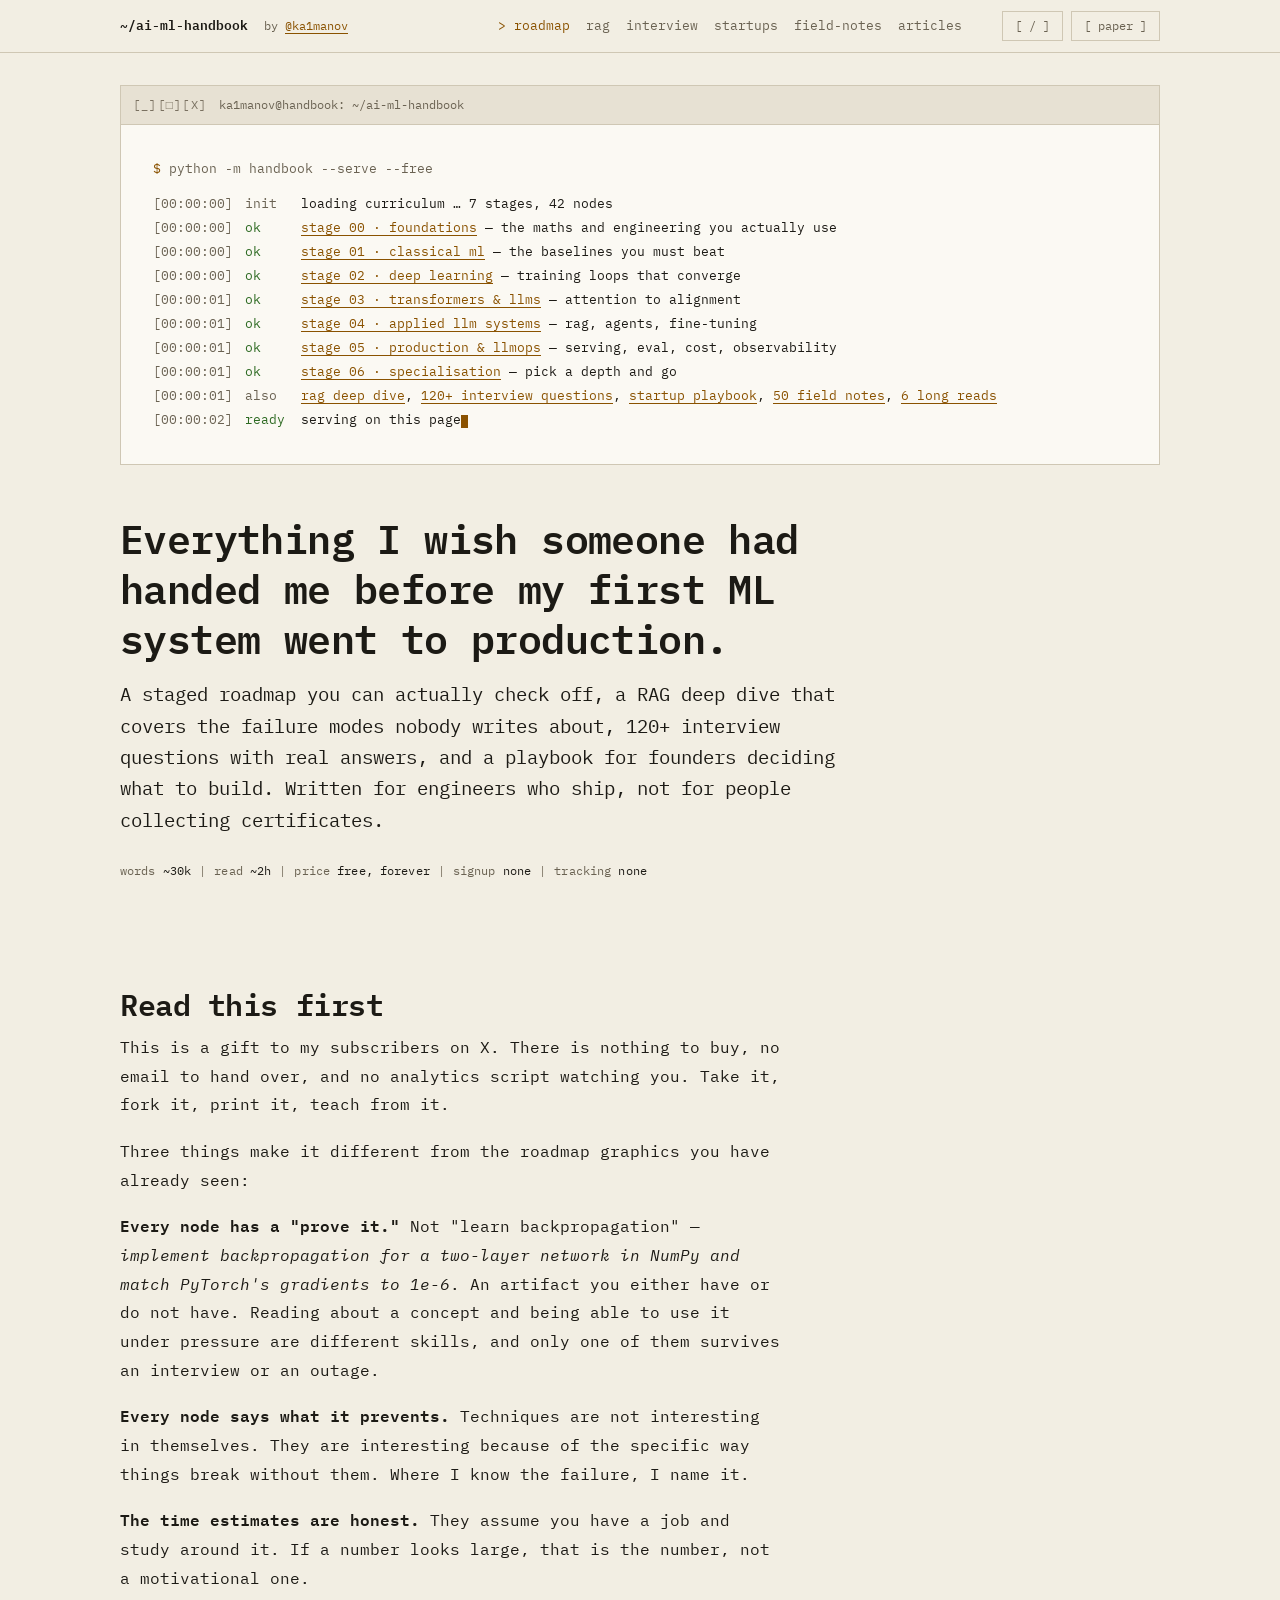
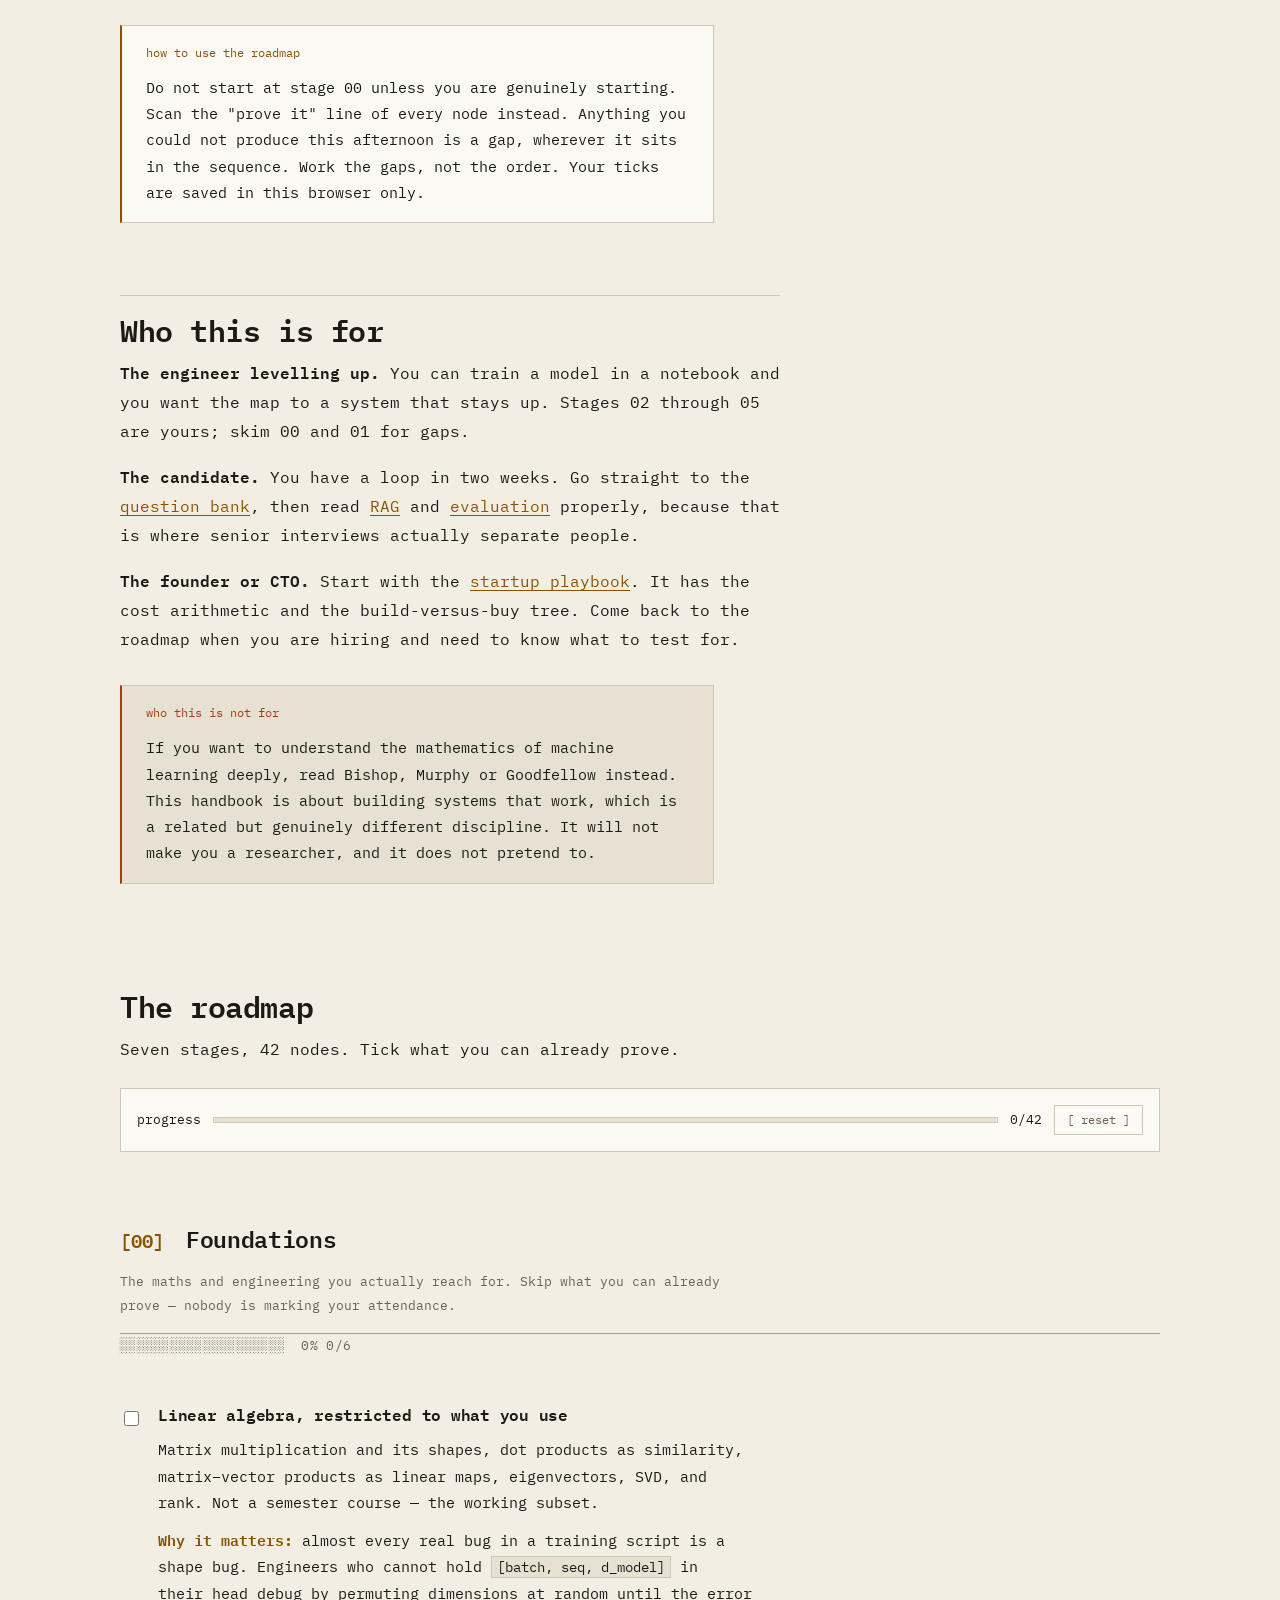
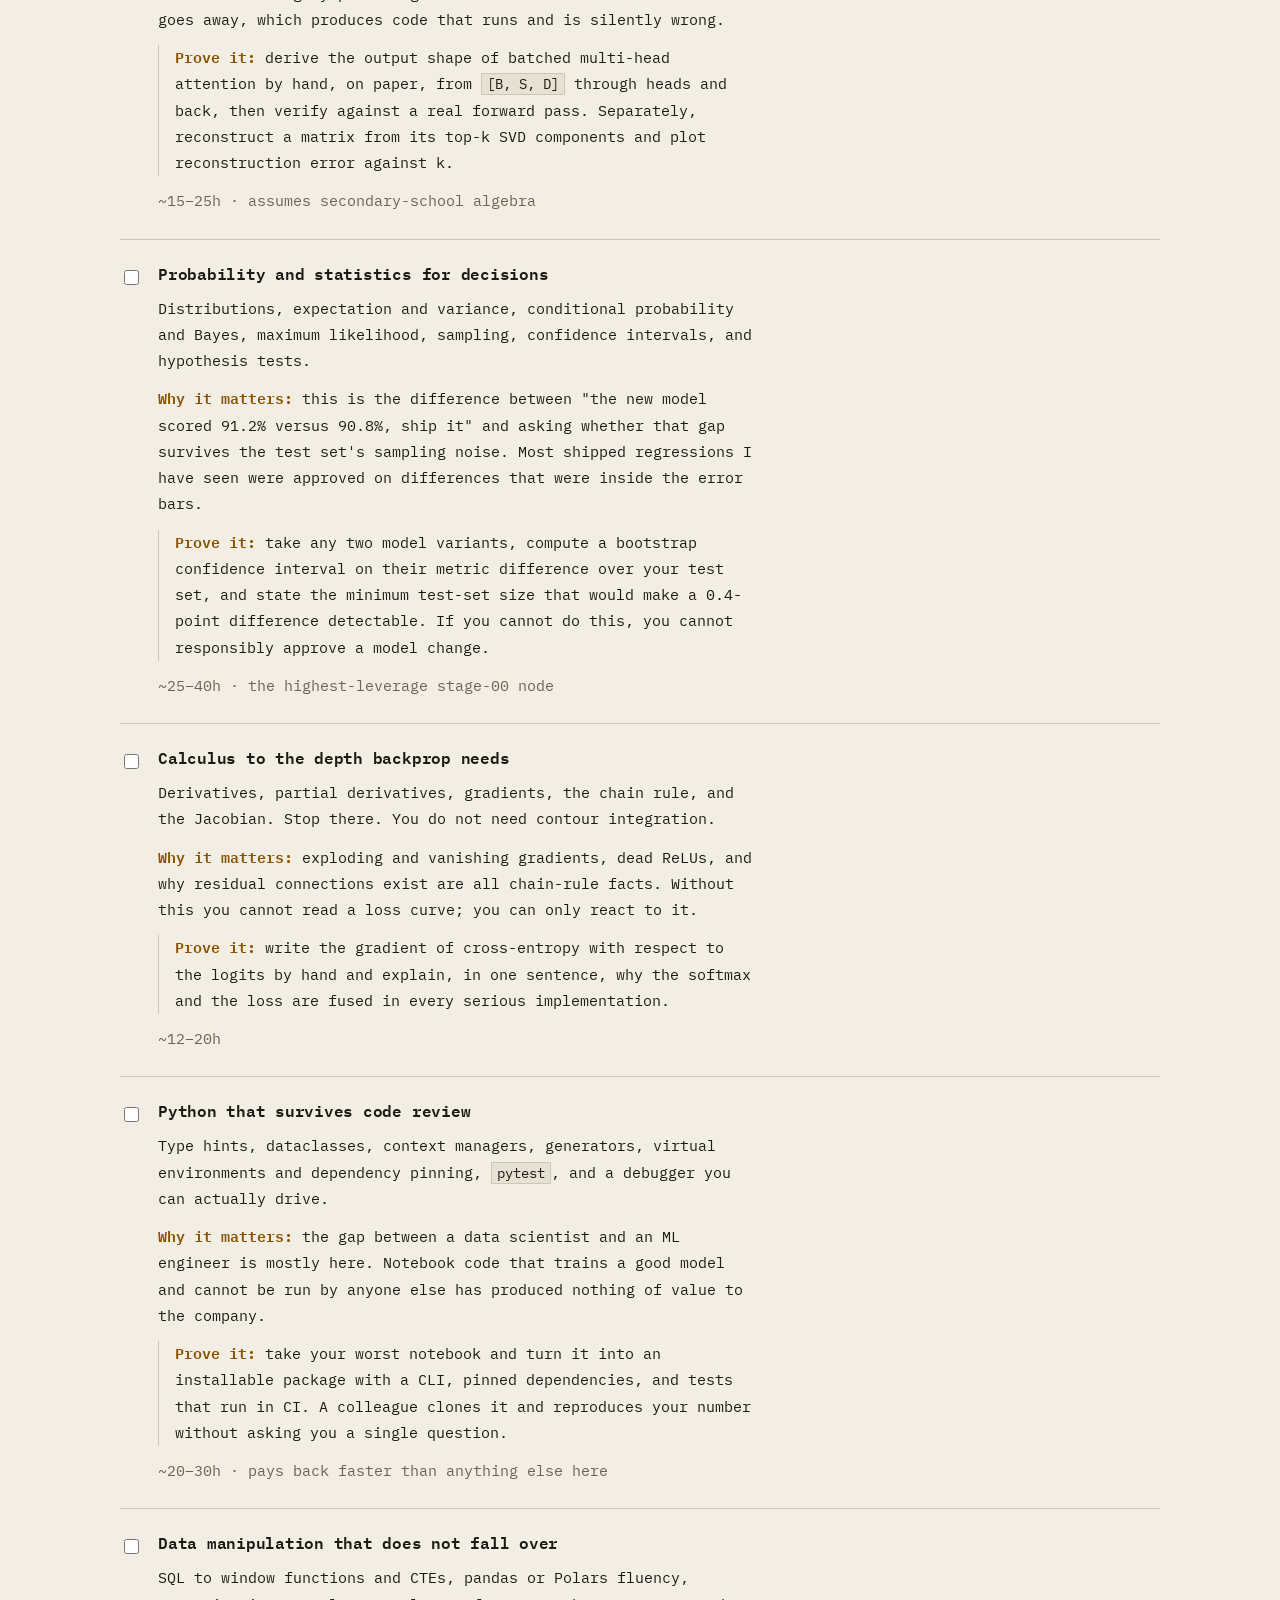
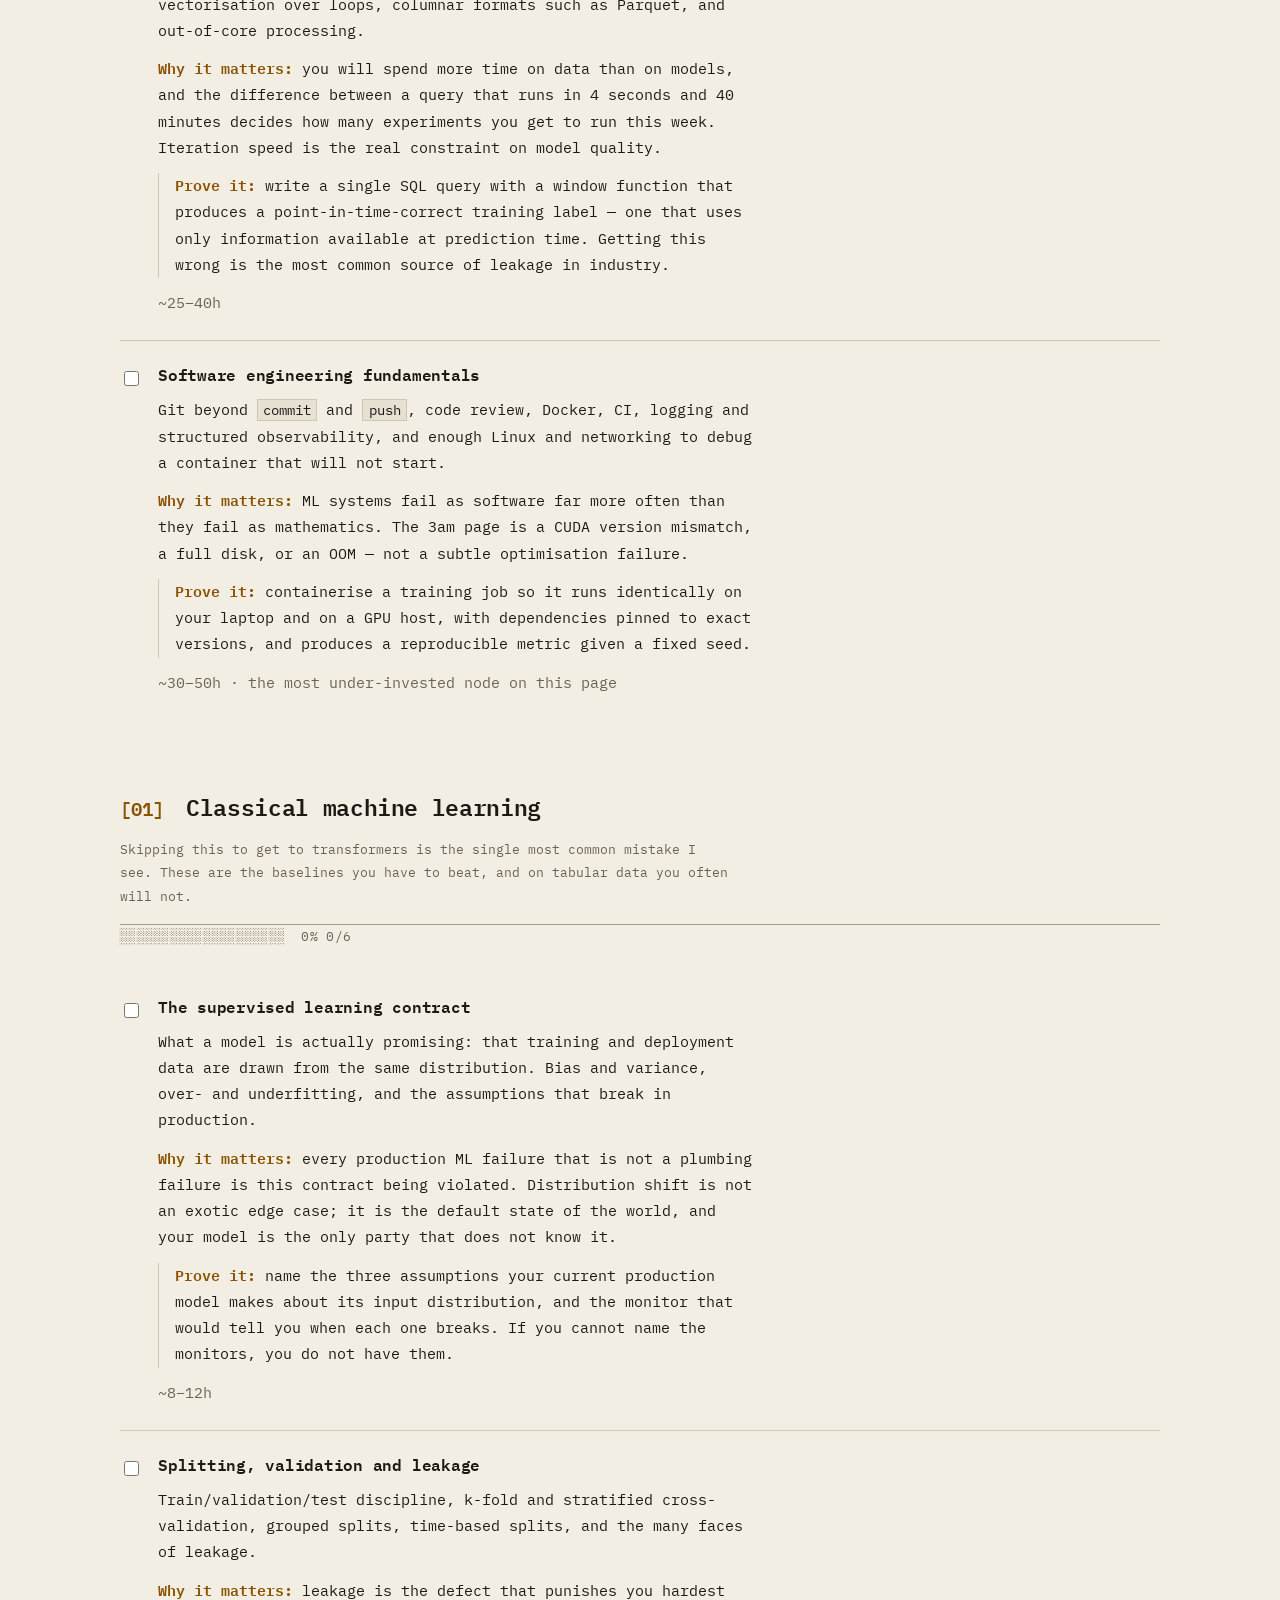
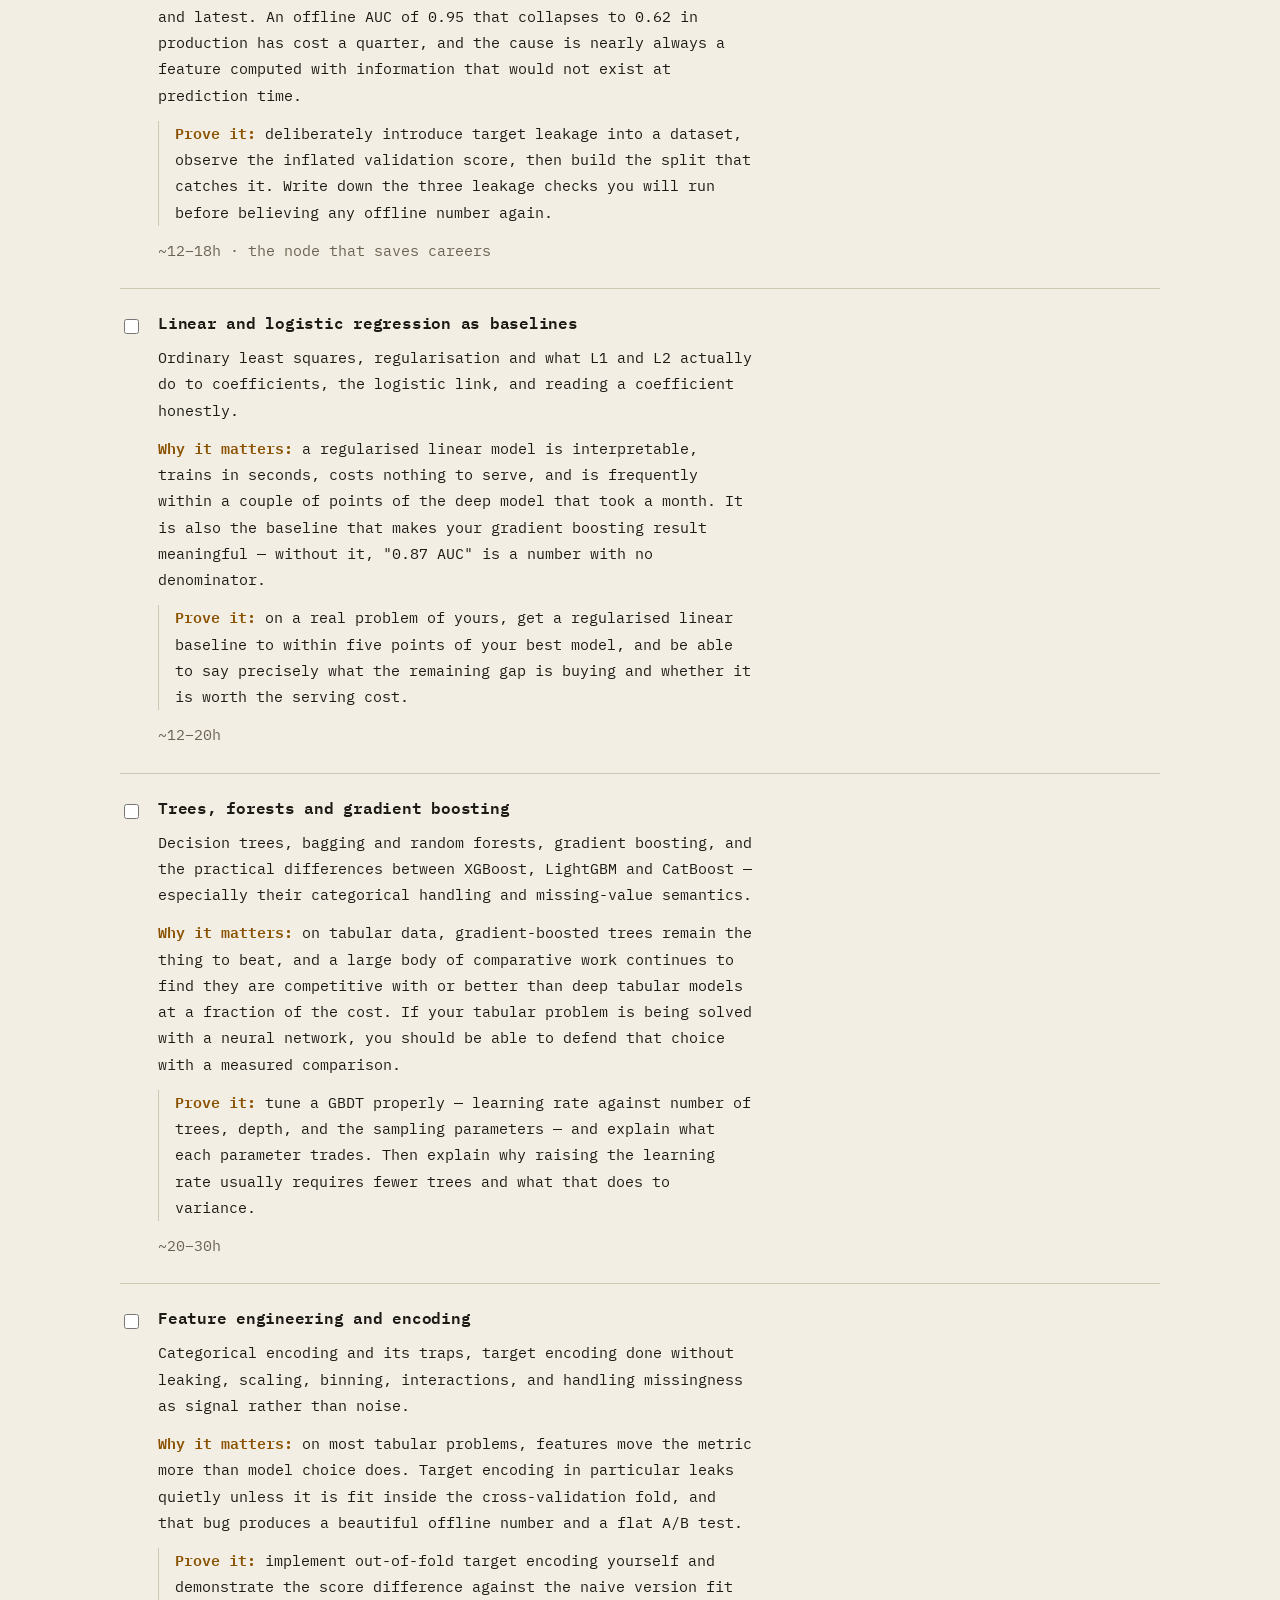
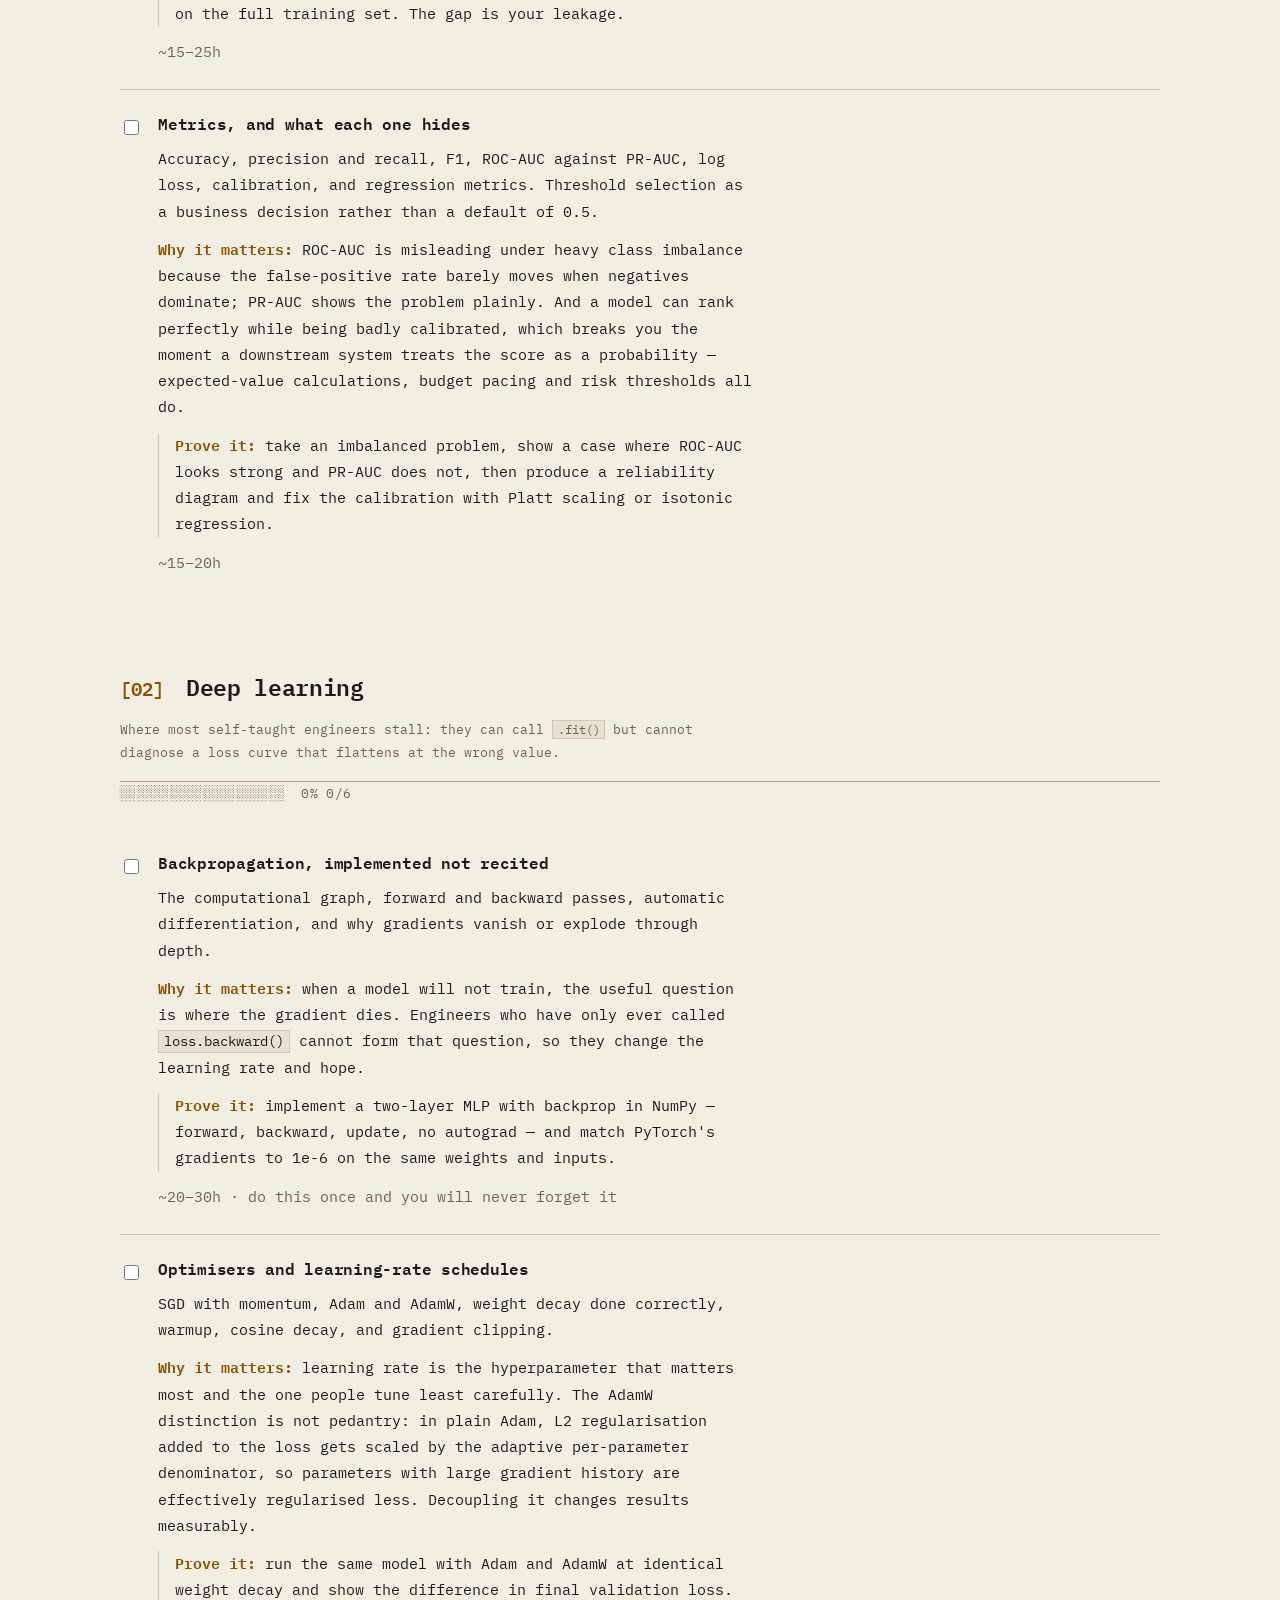
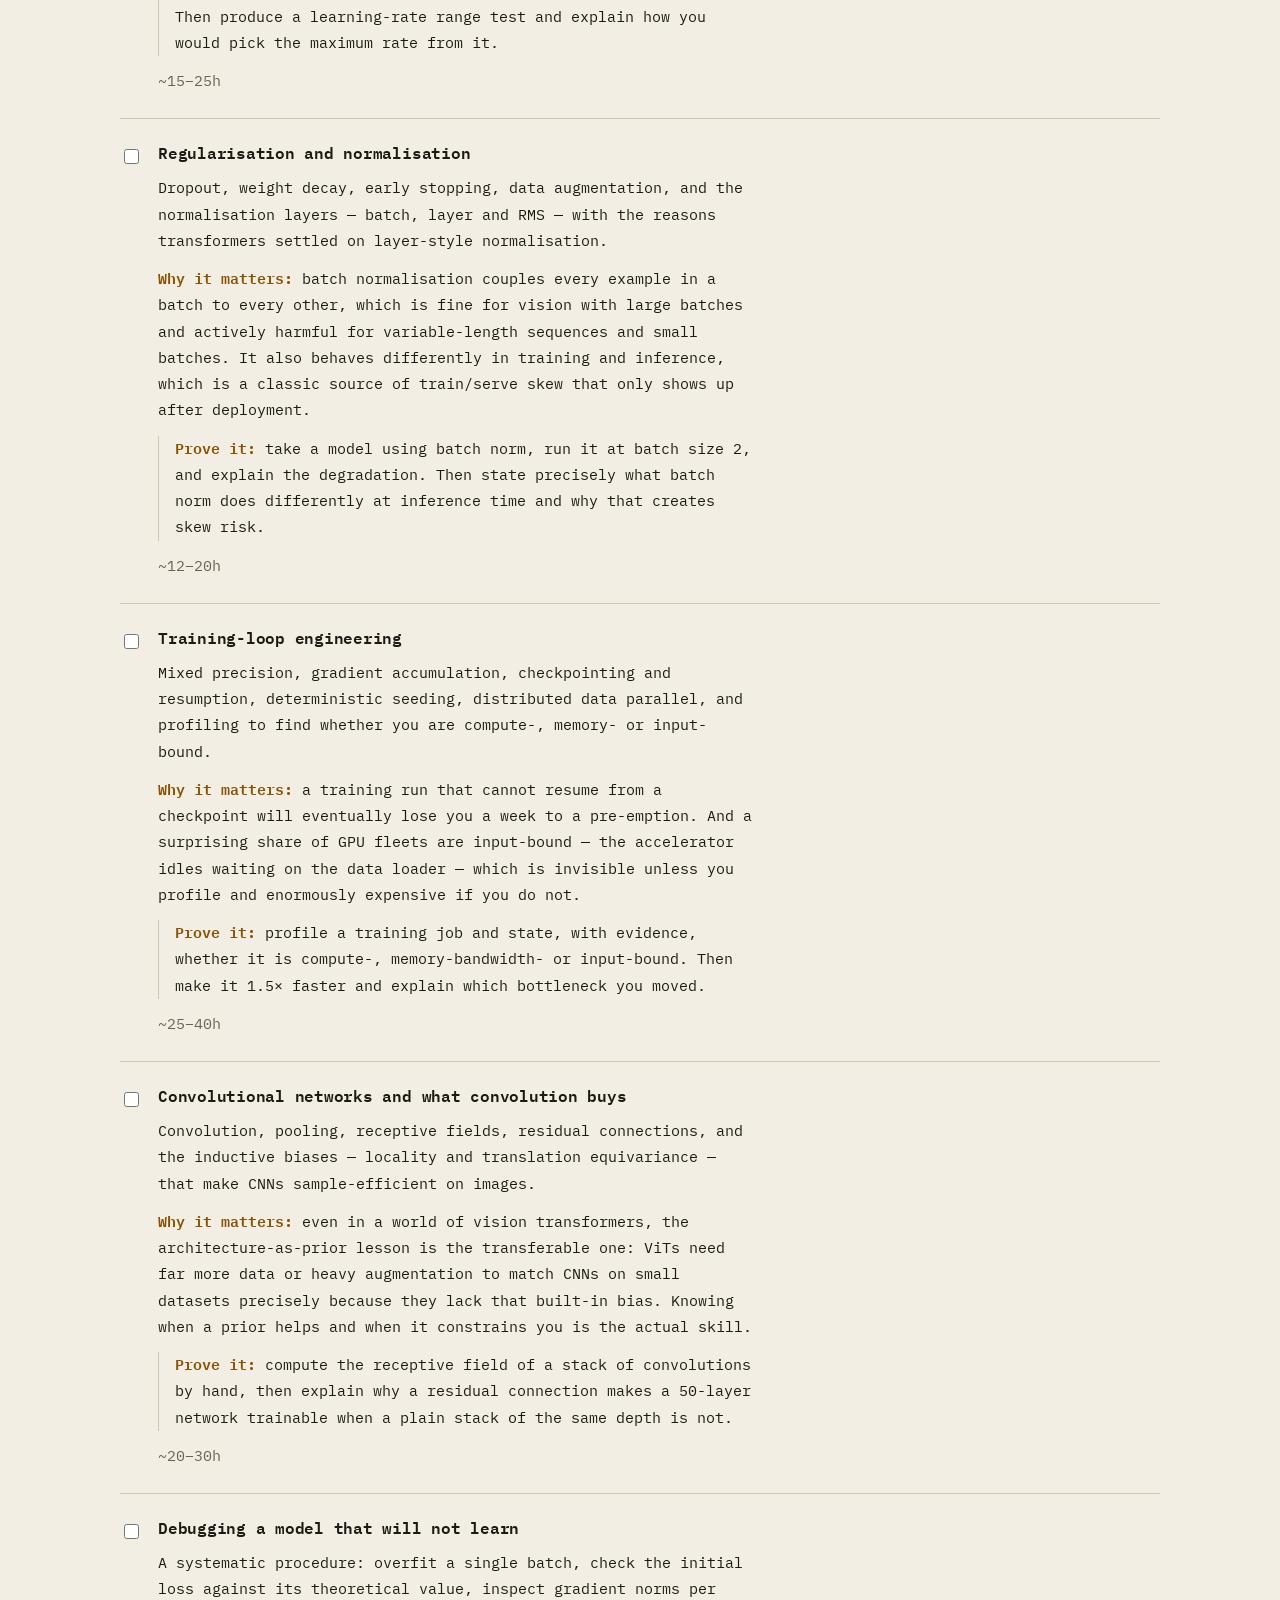
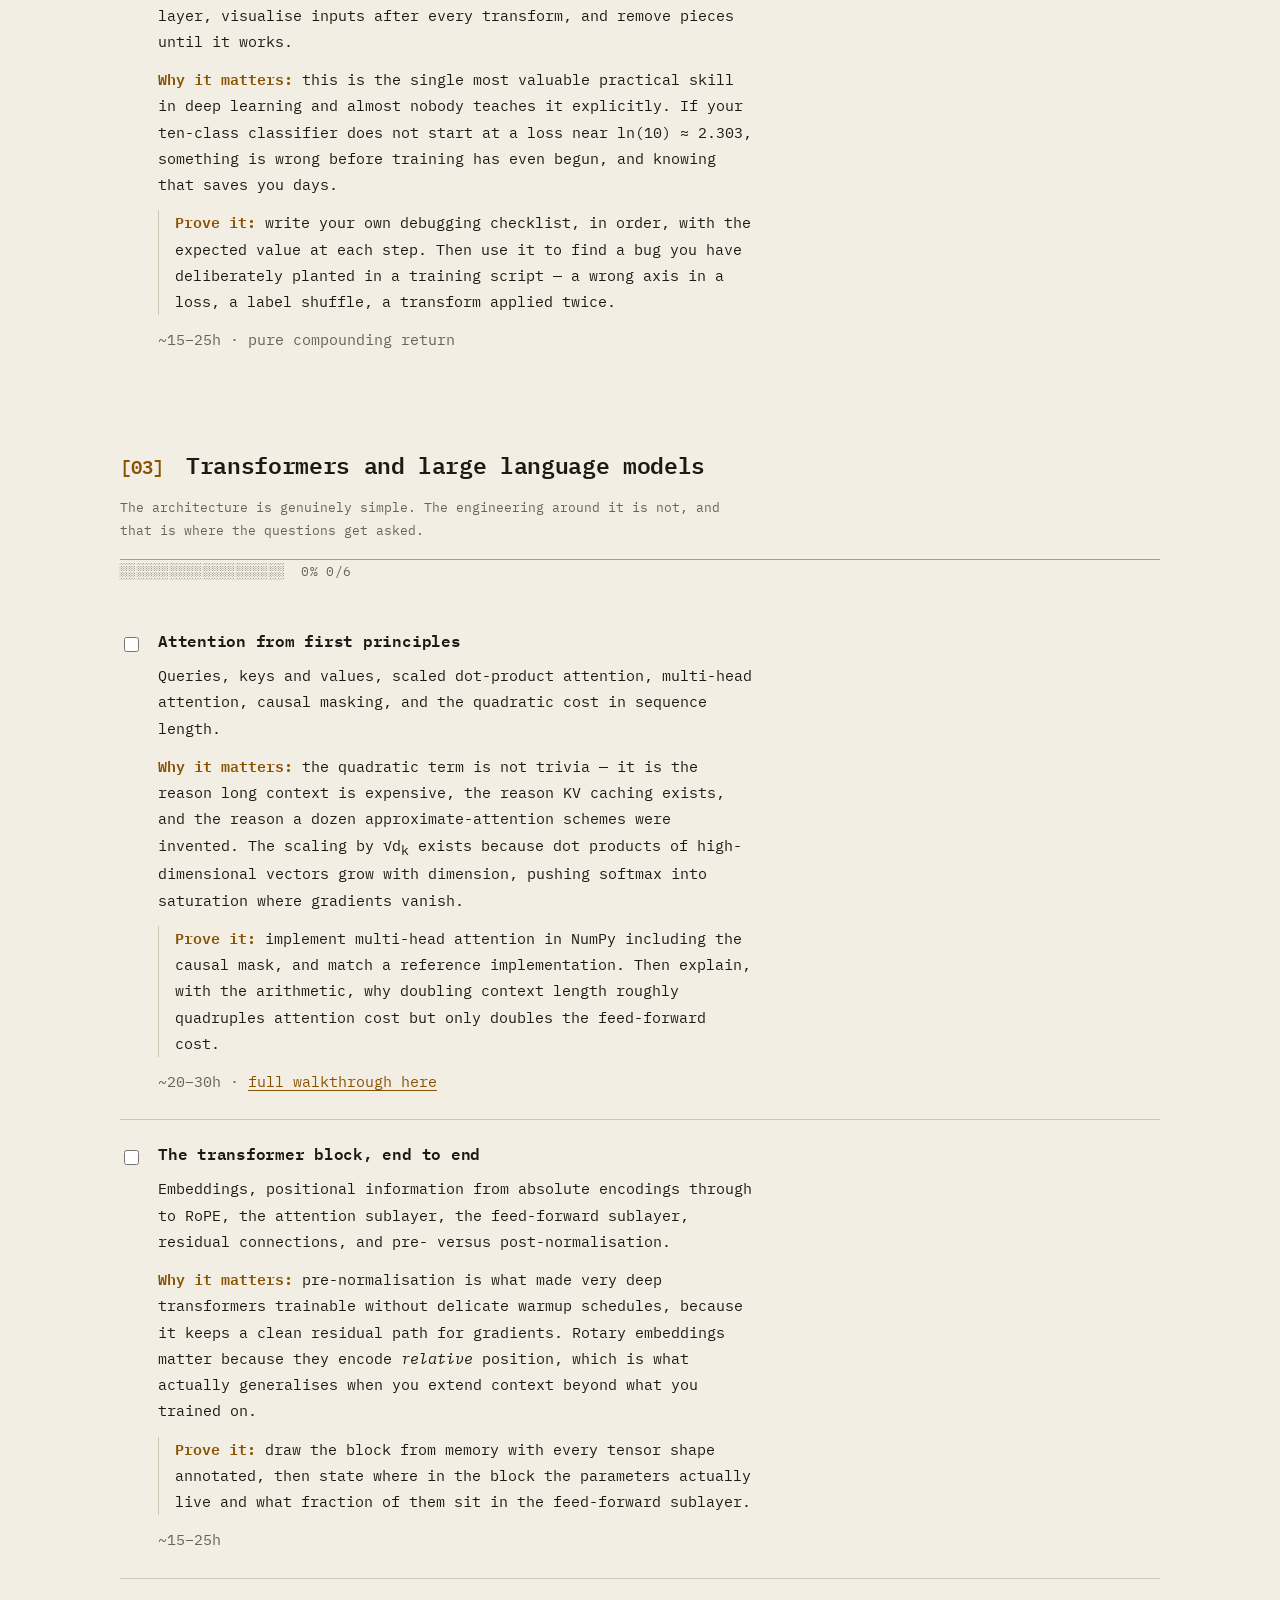
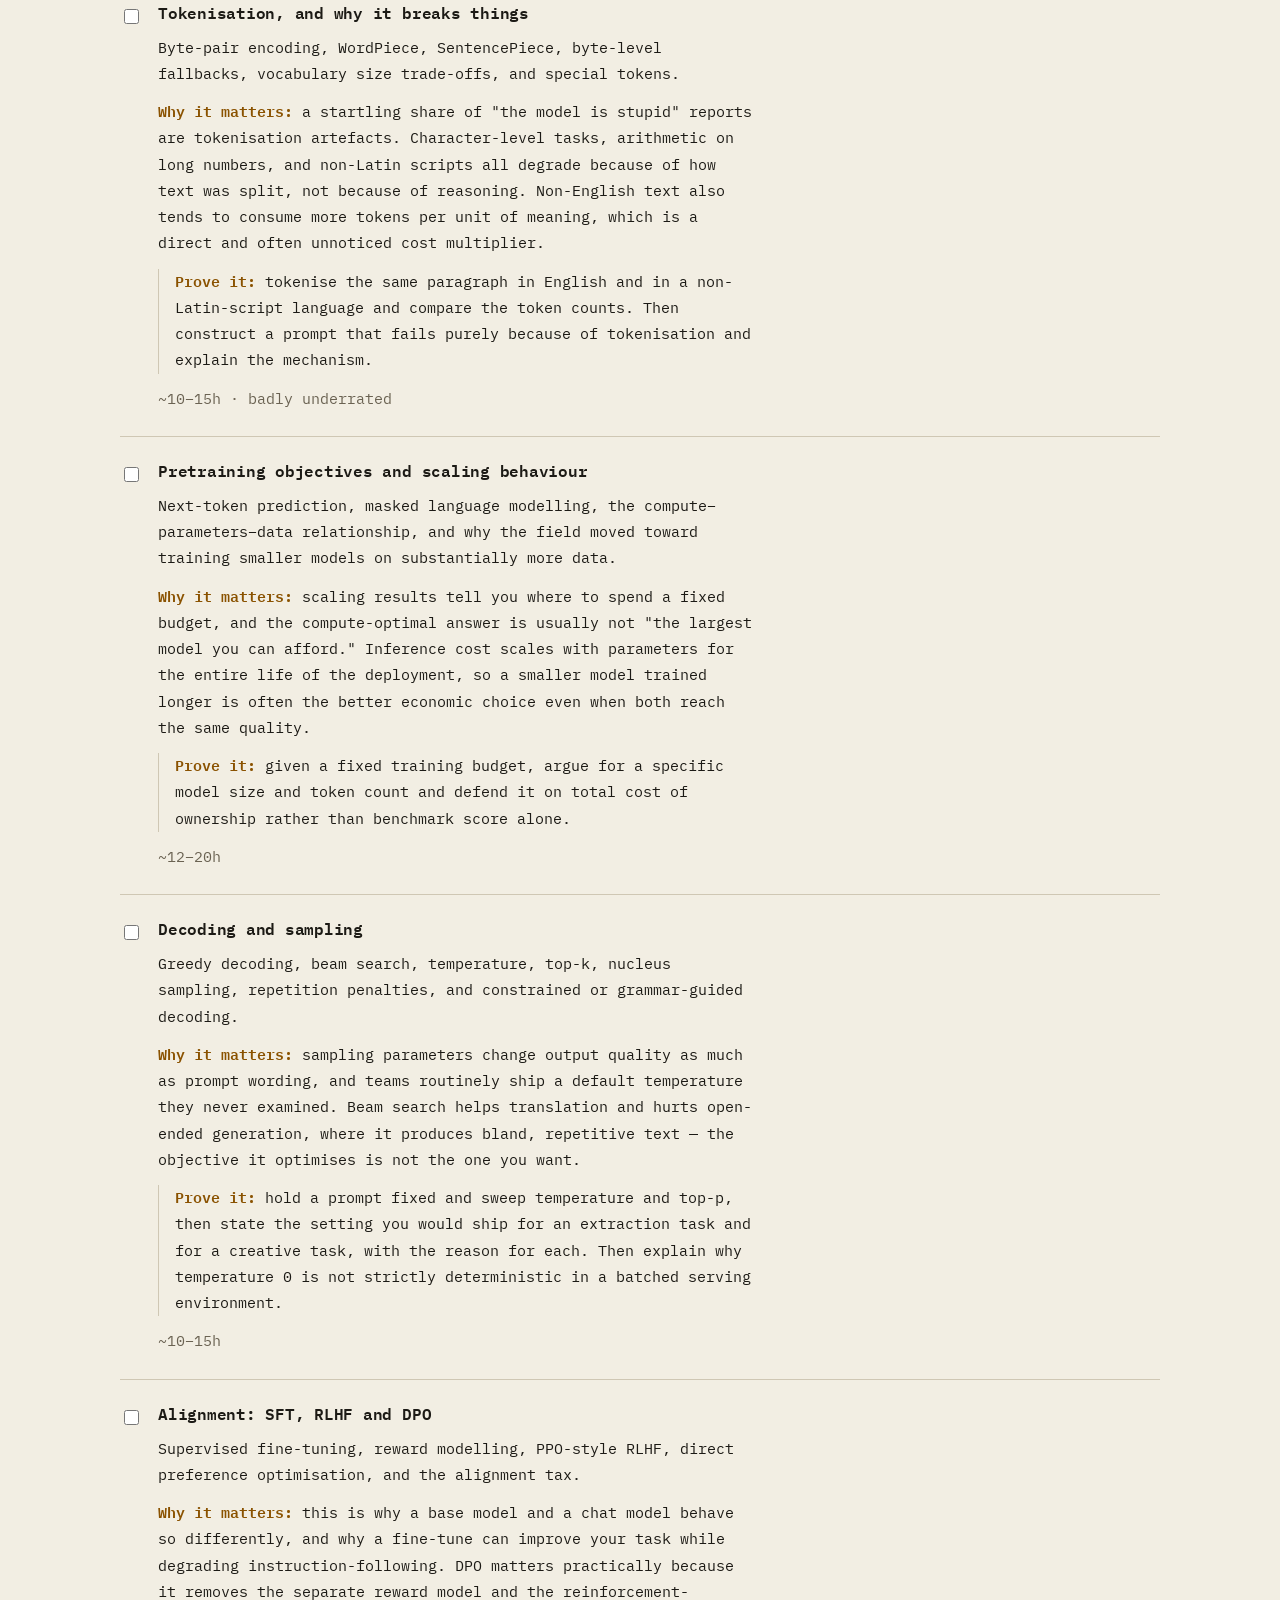
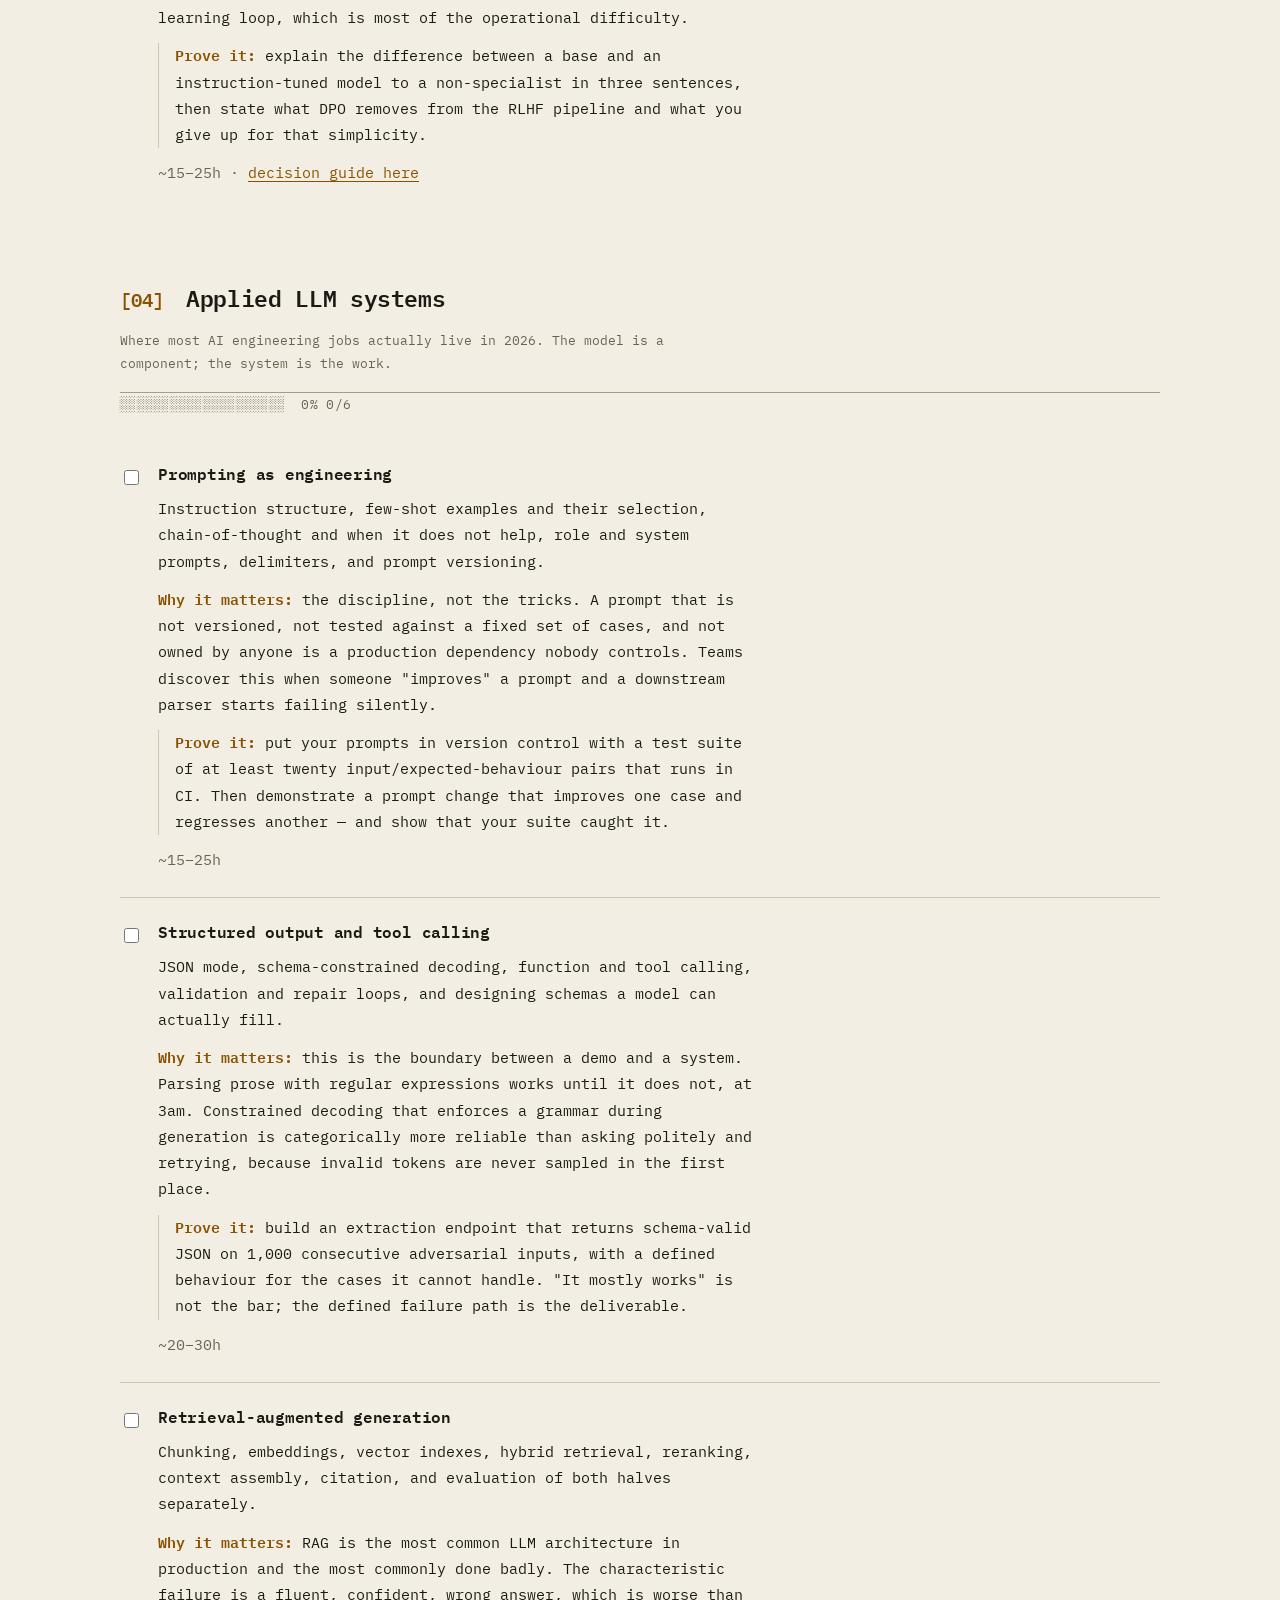
==== commit d025bef2: "fix: og:image alt text was self-duplicating on the index page It read "The AI/ML Engineering Handboo" ====
--- a/index.html
+++ b/index.html
@@ -14,7 +14,7 @@
 <meta property="og:image" content="https://ka1manov.github.io/ai-ml-handbook/assets/img/og-default.png">
 <meta property="og:image:width" content="1200">
 <meta property="og:image:height" content="630">
-<meta property="og:image:alt" content="The AI/ML Engineering Handbook — the AI/ML Engineering Handbook by @ka1manov">
+<meta property="og:image:alt" content="Terminal-style card reading "The AI/ML Engineering Handbook", by @ka1manov.">
 <meta name="twitter:card" content="summary_large_image">
 <meta name="twitter:site" content="@ka1manov">
 <meta name="twitter:creator" content="@ka1manov">
--- a/assets/css/site.css
+++ b/assets/css/site.css
@@ -141,6 +141,9 @@
   margin-inline: auto;
   padding-inline: clamp(16px, 4vw, 40px);
 }
+/* Only tables, diagrams and the rail use the extra room — .prose stays
+   pinned at its 66ch measure, so line length does not change. */
+@media (min-width: 1600px) { :root { --shell: 1320px; } }
 
 .prose { max-width: var(--measure); }
 .prose > * + * { margin-top: 1.1em; }
@@ -151,6 +154,24 @@
   -webkit-overflow-scrolling: touch;
   border: 1px solid var(--border);
   background: var(--bg-raised);
+}
+/* Four or more prose columns cannot fit the reading measure without
+   wrapping to an unreadable width, so they scroll instead. */
+.scroll-x--wide table { min-width: 880px; }
+.scroll-x--wide::after {
+  content: "← scroll →";
+  display: block;
+  padding: var(--sp-2) var(--sp-4);
+  border-top: 1px solid var(--border);
+  background: var(--bg-inset);
+  font-size: var(--micro);
+  color: var(--text-dim);
+  position: sticky;
+  left: 0;
+}
+@media (min-width: 1600px) {
+  /* The widened shell fits an 880px table whole; drop the affordance. */
+  .scroll-x--wide::after { display: none; }
 }
 
 .grid-2, .grid-3 { display: grid; gap: var(--sp-4); }
@@ -178,6 +199,13 @@
   margin-top: var(--sp-8);
   padding-top: var(--sp-4);
   border-top: 1px solid var(--border);
+  scroll-margin-top: 88px;
+}
+/* A section already supplies its own leading space and boundary. */
+.prose > h2:first-child {
+  margin-top: 0;
+  padding-top: 0;
+  border-top: 0;
 }
 .prose h3 { margin-top: var(--sp-6); }
 .prose h4 { margin-top: var(--sp-5); color: var(--accent); }
@@ -806,6 +834,53 @@
 main { display: block; }
 .section { padding-top: var(--sp-8); }
 
+/* Long pages get a persistent contents rail in the space the 66ch
+   measure leaves empty. The aside comes first in the DOM so that it
+   reads at the top on a phone, and is placed right on wide screens. */
+.withaside { display: block; }
+.withaside__nav { margin-bottom: var(--sp-6); }
+@media (min-width: 1180px) {
+  .withaside {
+    display: grid;
+    grid-template-columns: minmax(0, 1fr) 216px;
+    column-gap: var(--sp-8);
+    align-items: start;
+  }
+  .withaside__main { grid-column: 1; grid-row: 1; }
+  .withaside__nav {
+    grid-column: 2;
+    grid-row: 1;
+    position: sticky;
+    top: 76px;
+    margin-bottom: 0;
+    max-height: calc(100vh - 100px);
+    overflow-y: auto;
+  }
+}
+
+/* Contents rail */
+.rail { border-left: 1px solid var(--border); padding-left: var(--sp-4); }
+.rail h2 {
+  font-size: var(--micro);
+  color: var(--text-dim);
+  font-weight: 400;
+  margin: 0 0 var(--sp-3);
+  border: 0;
+  padding: 0;
+}
+.rail ol { list-style: none; padding: 0; margin: 0; counter-reset: rail; display: grid; gap: var(--sp-1); }
+.rail li { counter-increment: rail; font-size: var(--micro); line-height: 1.5; }
+.rail a {
+  display: block;
+  padding: 3px 0;
+  text-decoration: none;
+  color: var(--text-dim);
+}
+.rail a::before { content: counter(rail, decimal-leading-zero) "  "; color: var(--graph); }
+.rail a:hover { color: var(--accent); background: none; }
+.rail a[aria-current="true"] { color: var(--accent); }
+.rail a[aria-current="true"]::before { color: var(--accent); }
+
 /* --------------------------------------------------------------------------
    20. Motion + print
    -------------------------------------------------------------------------- */
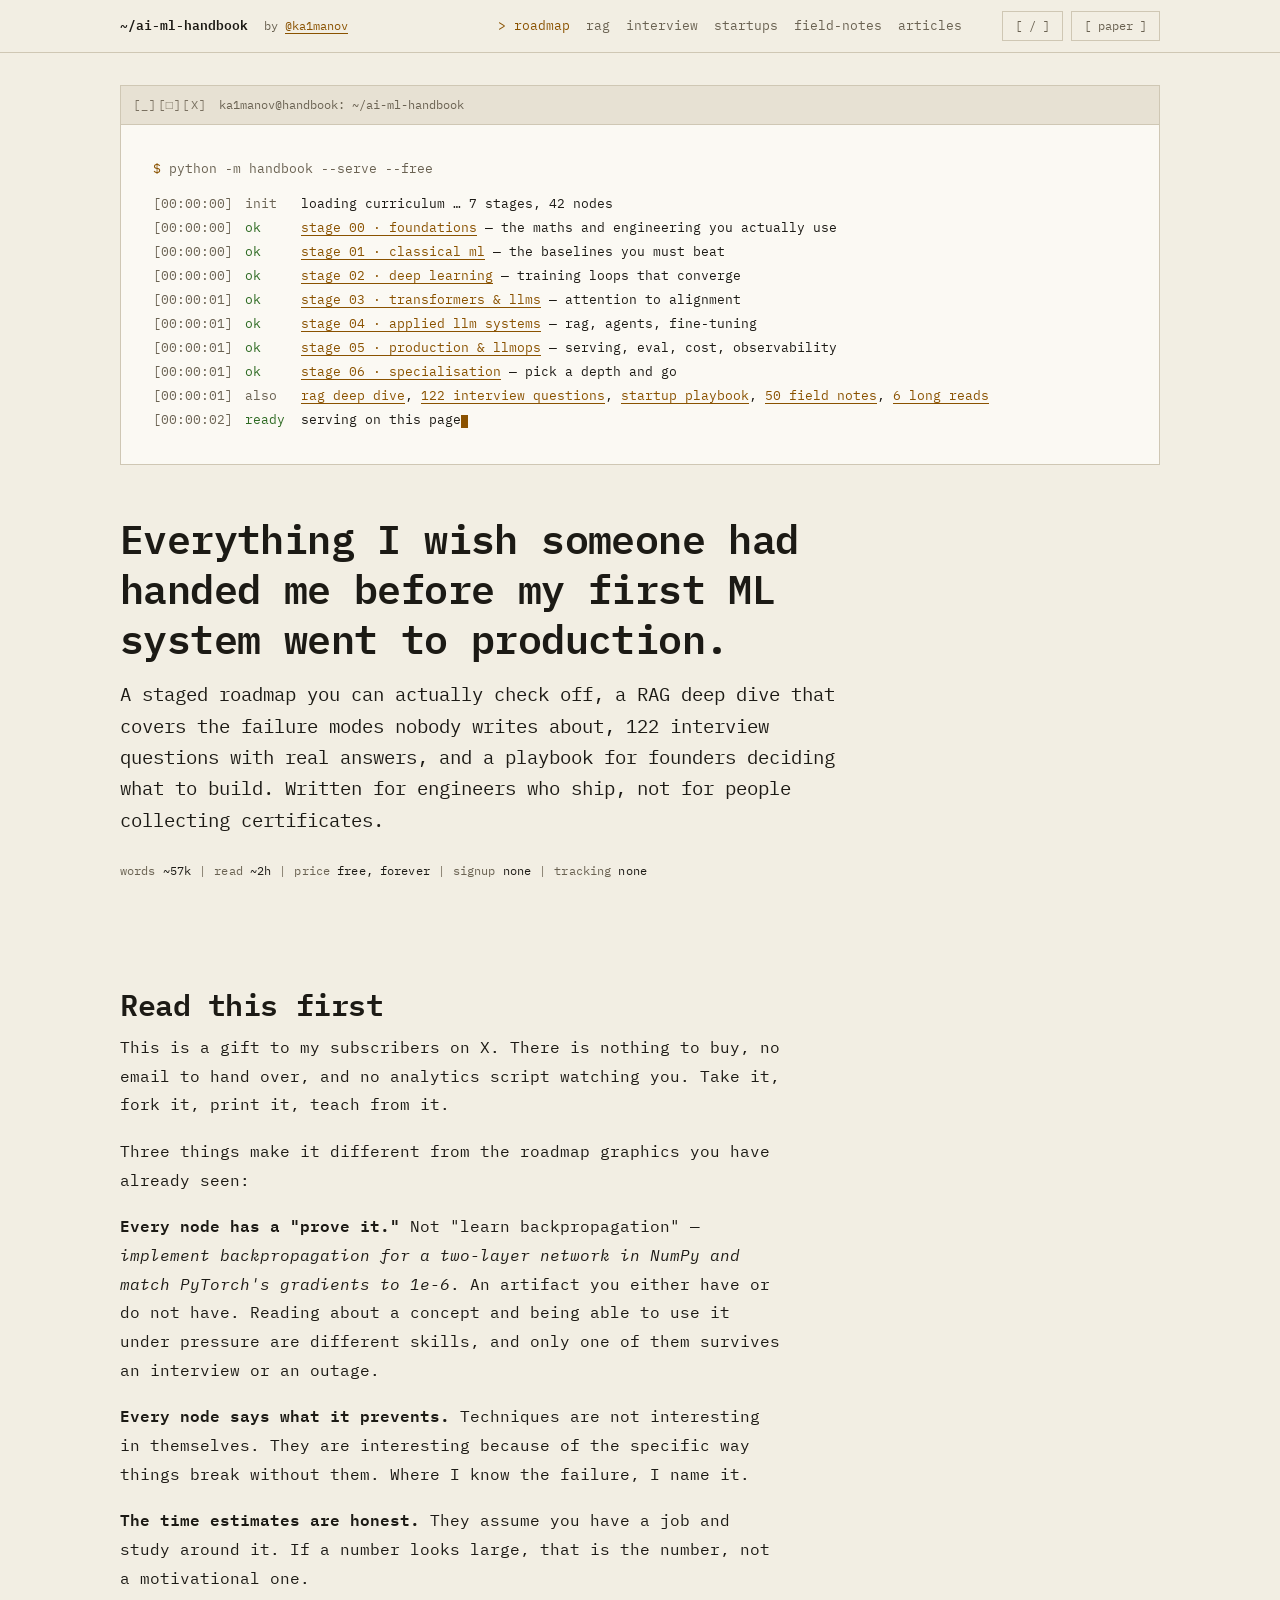
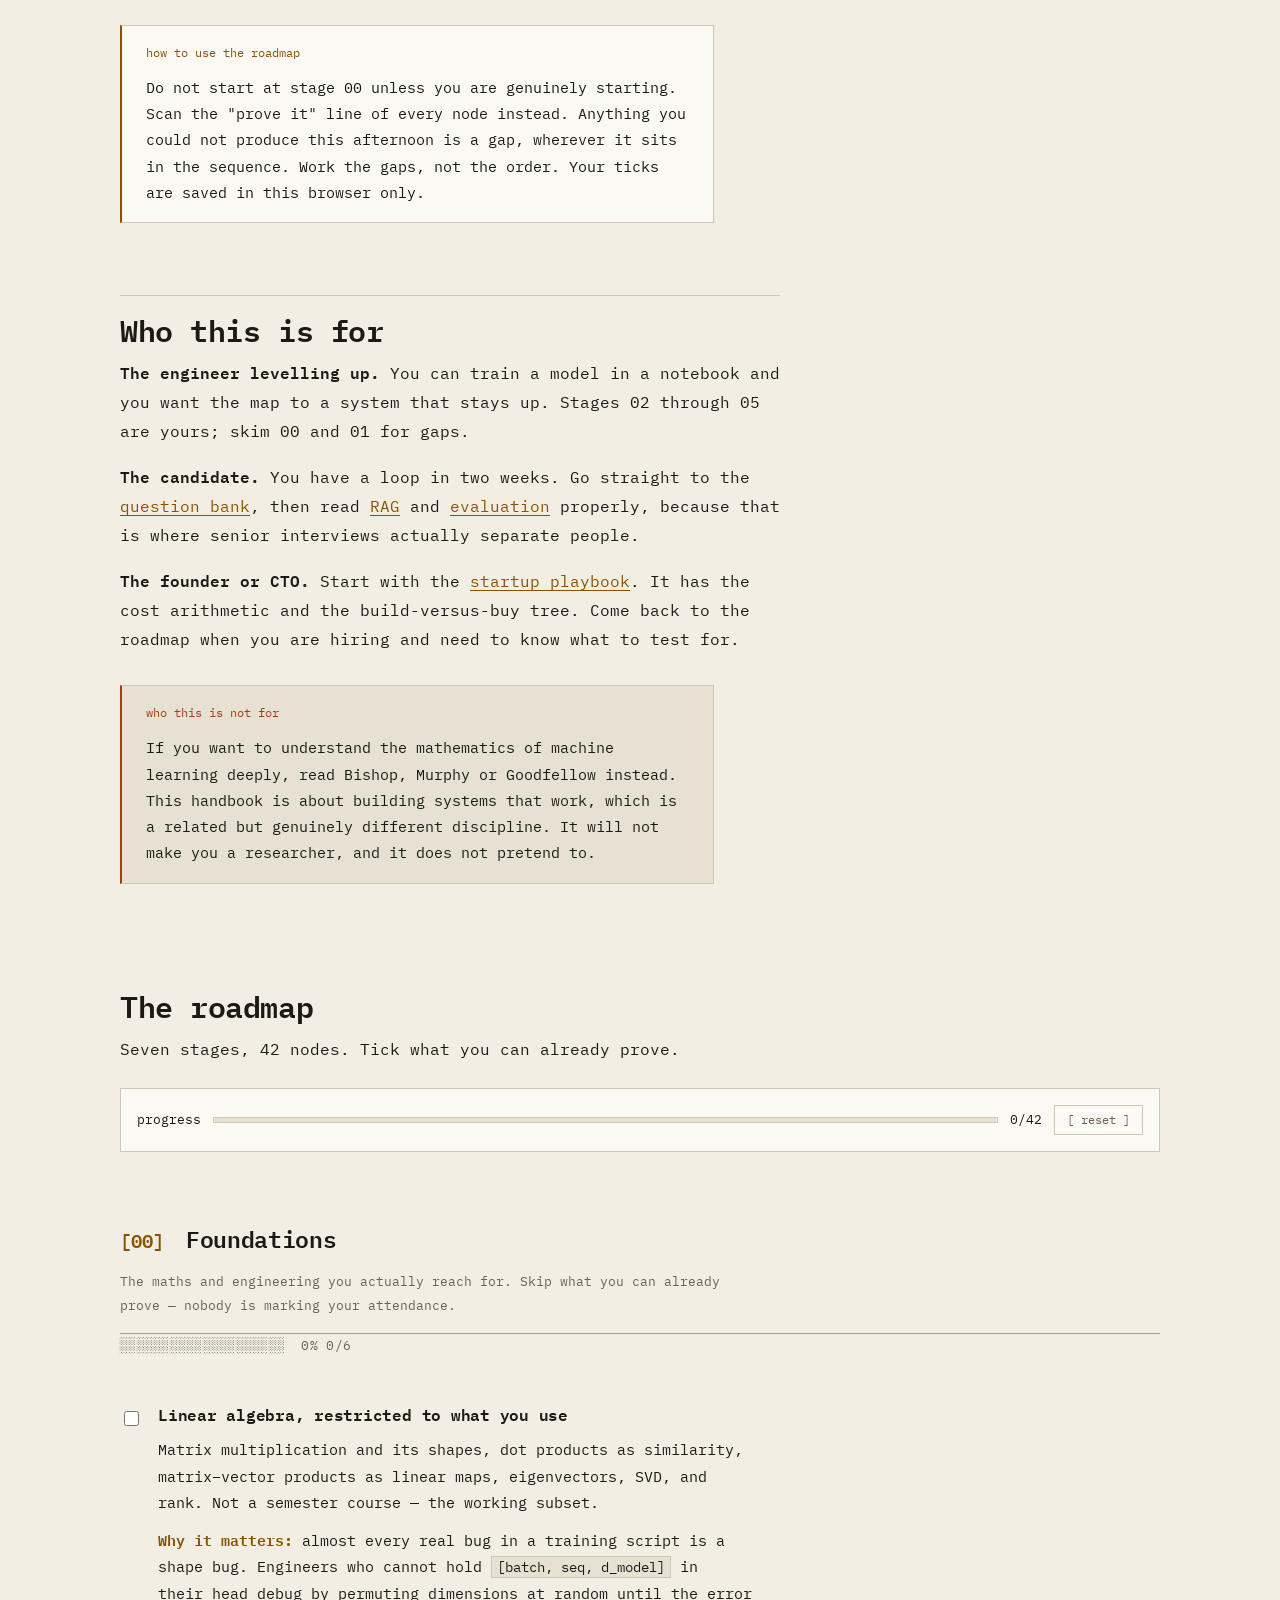
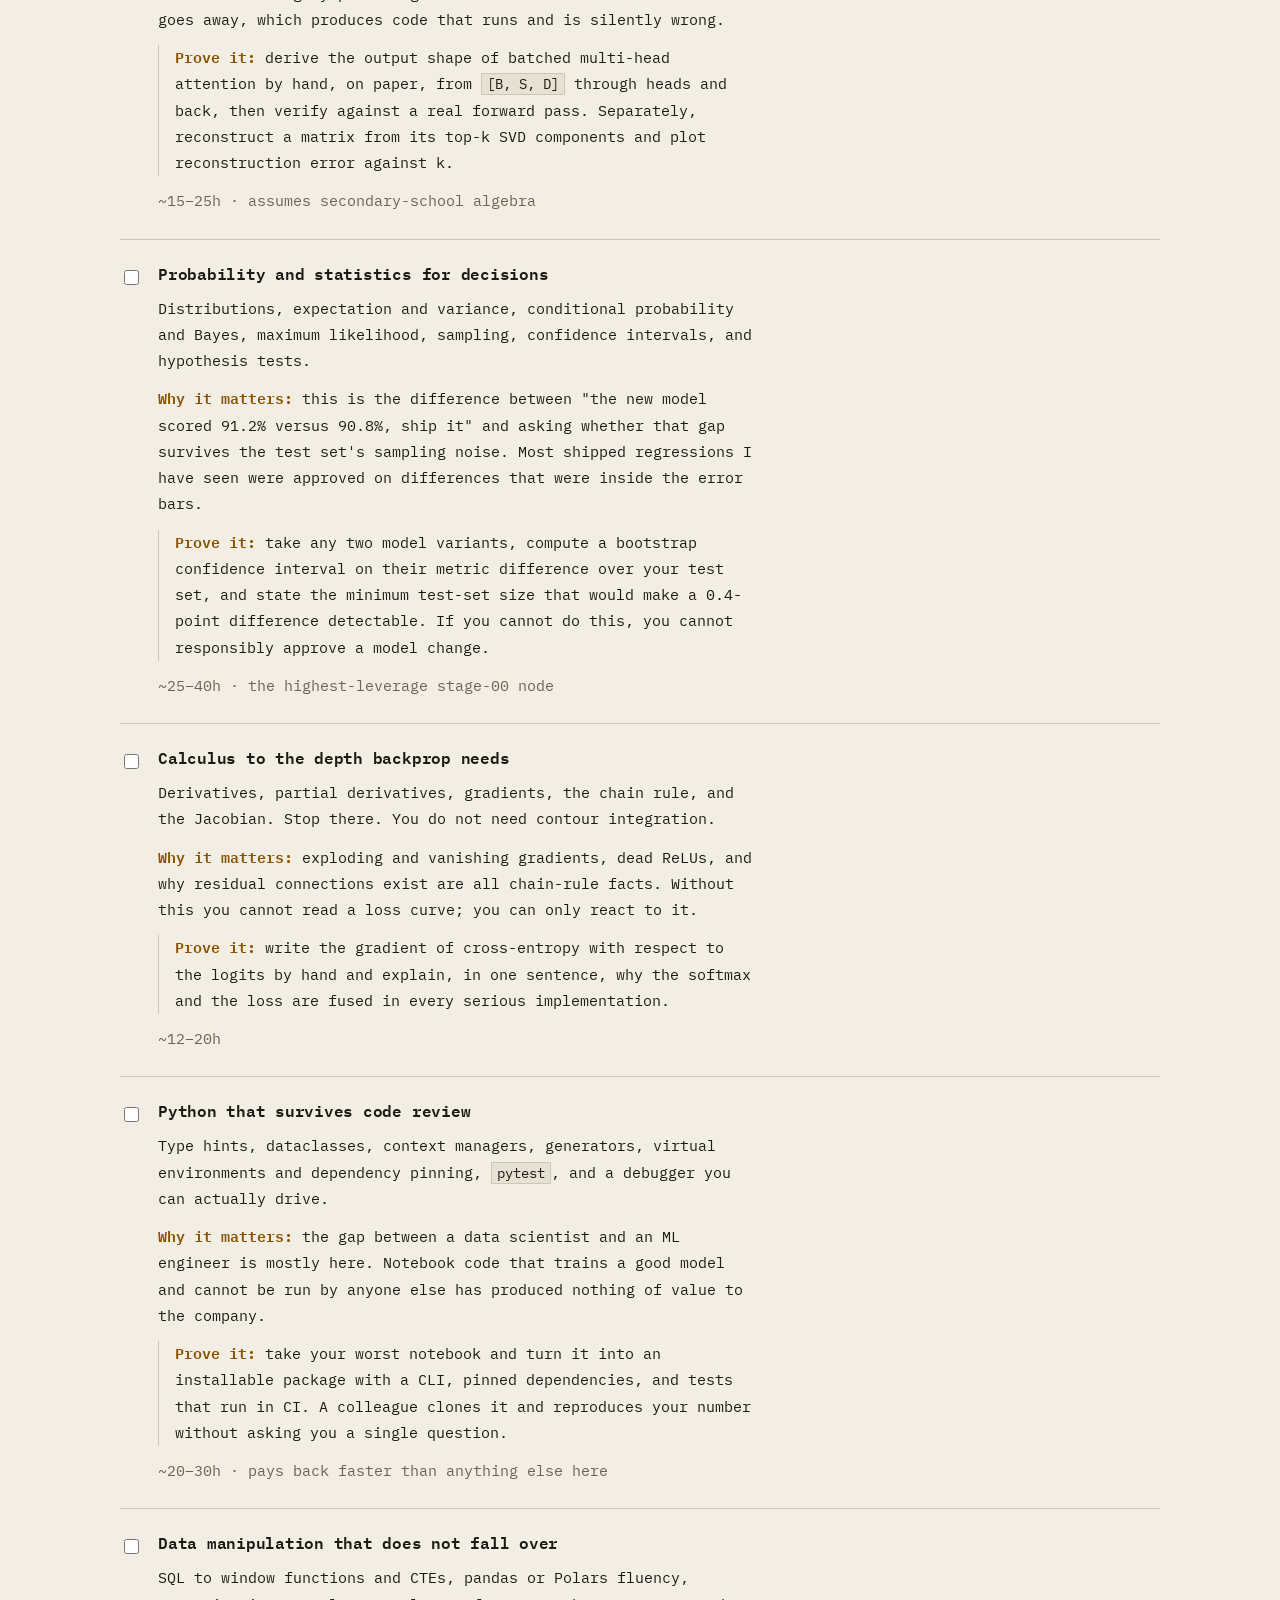
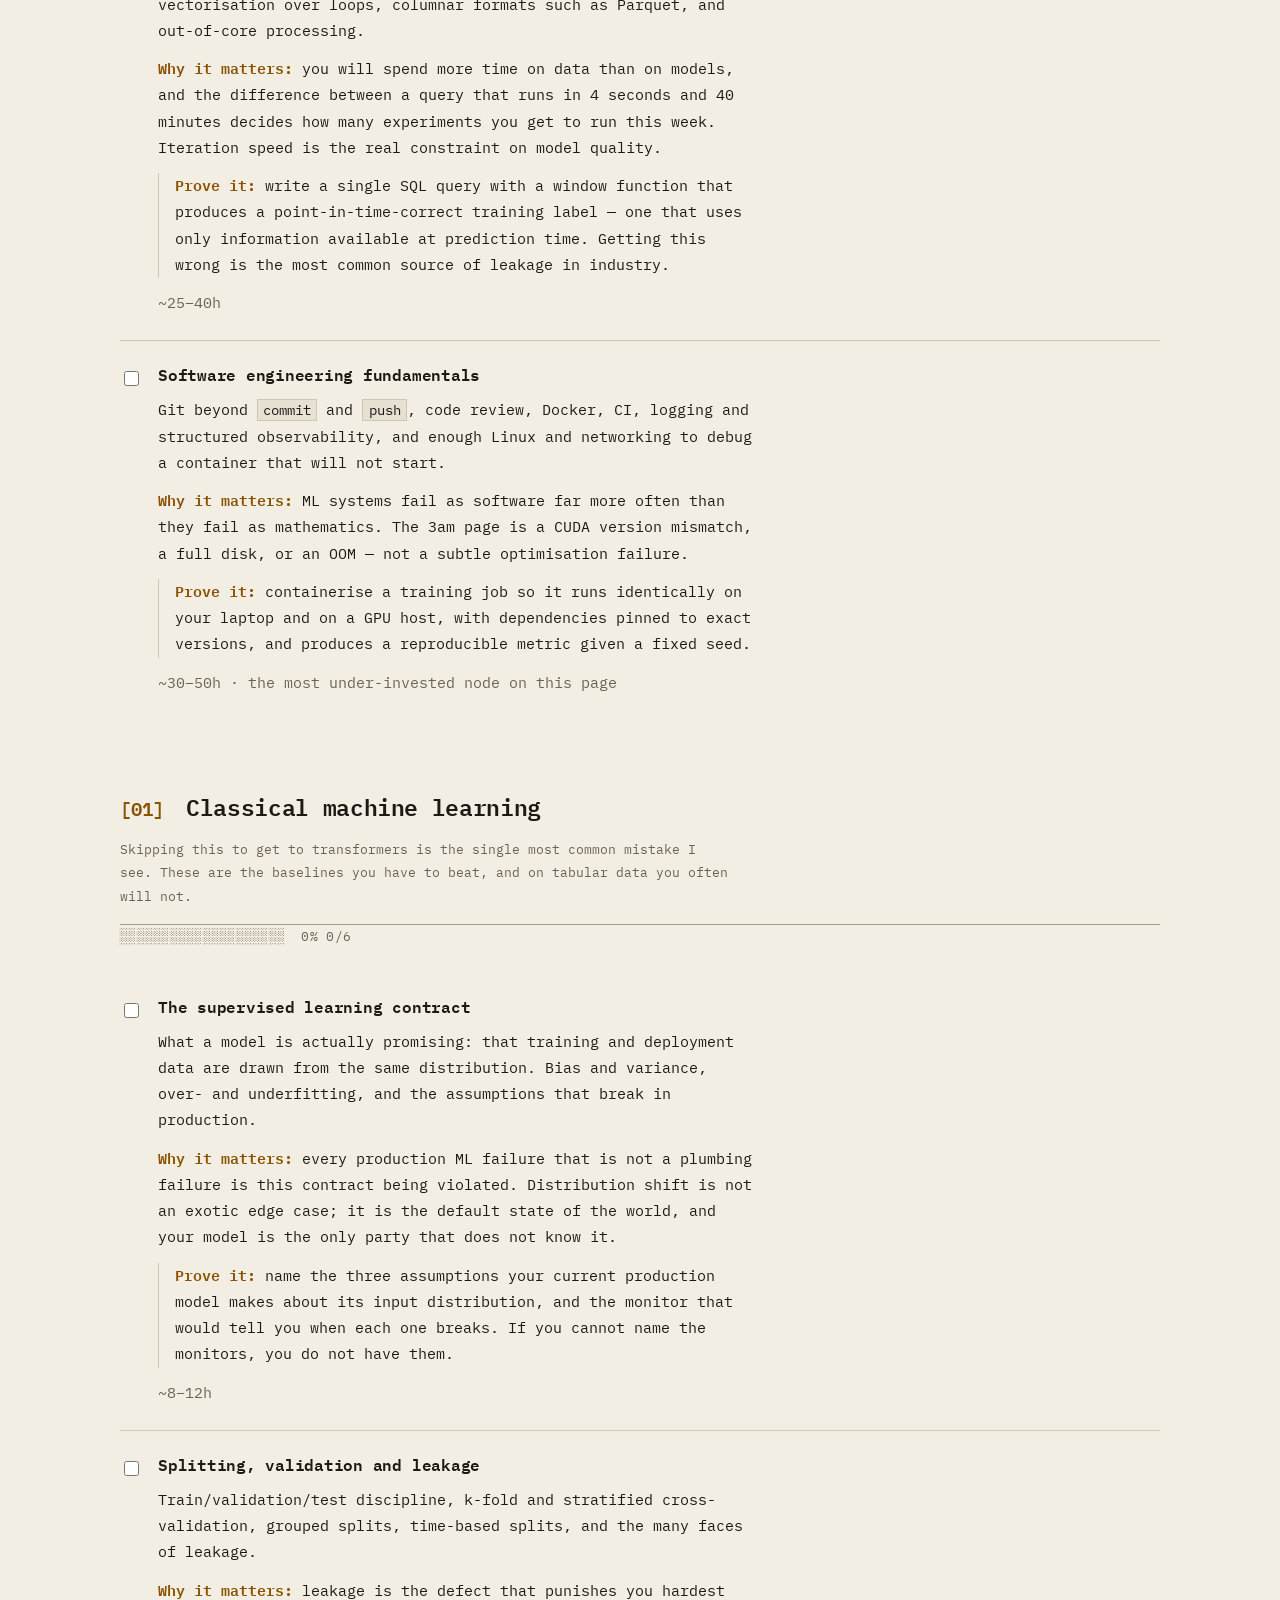
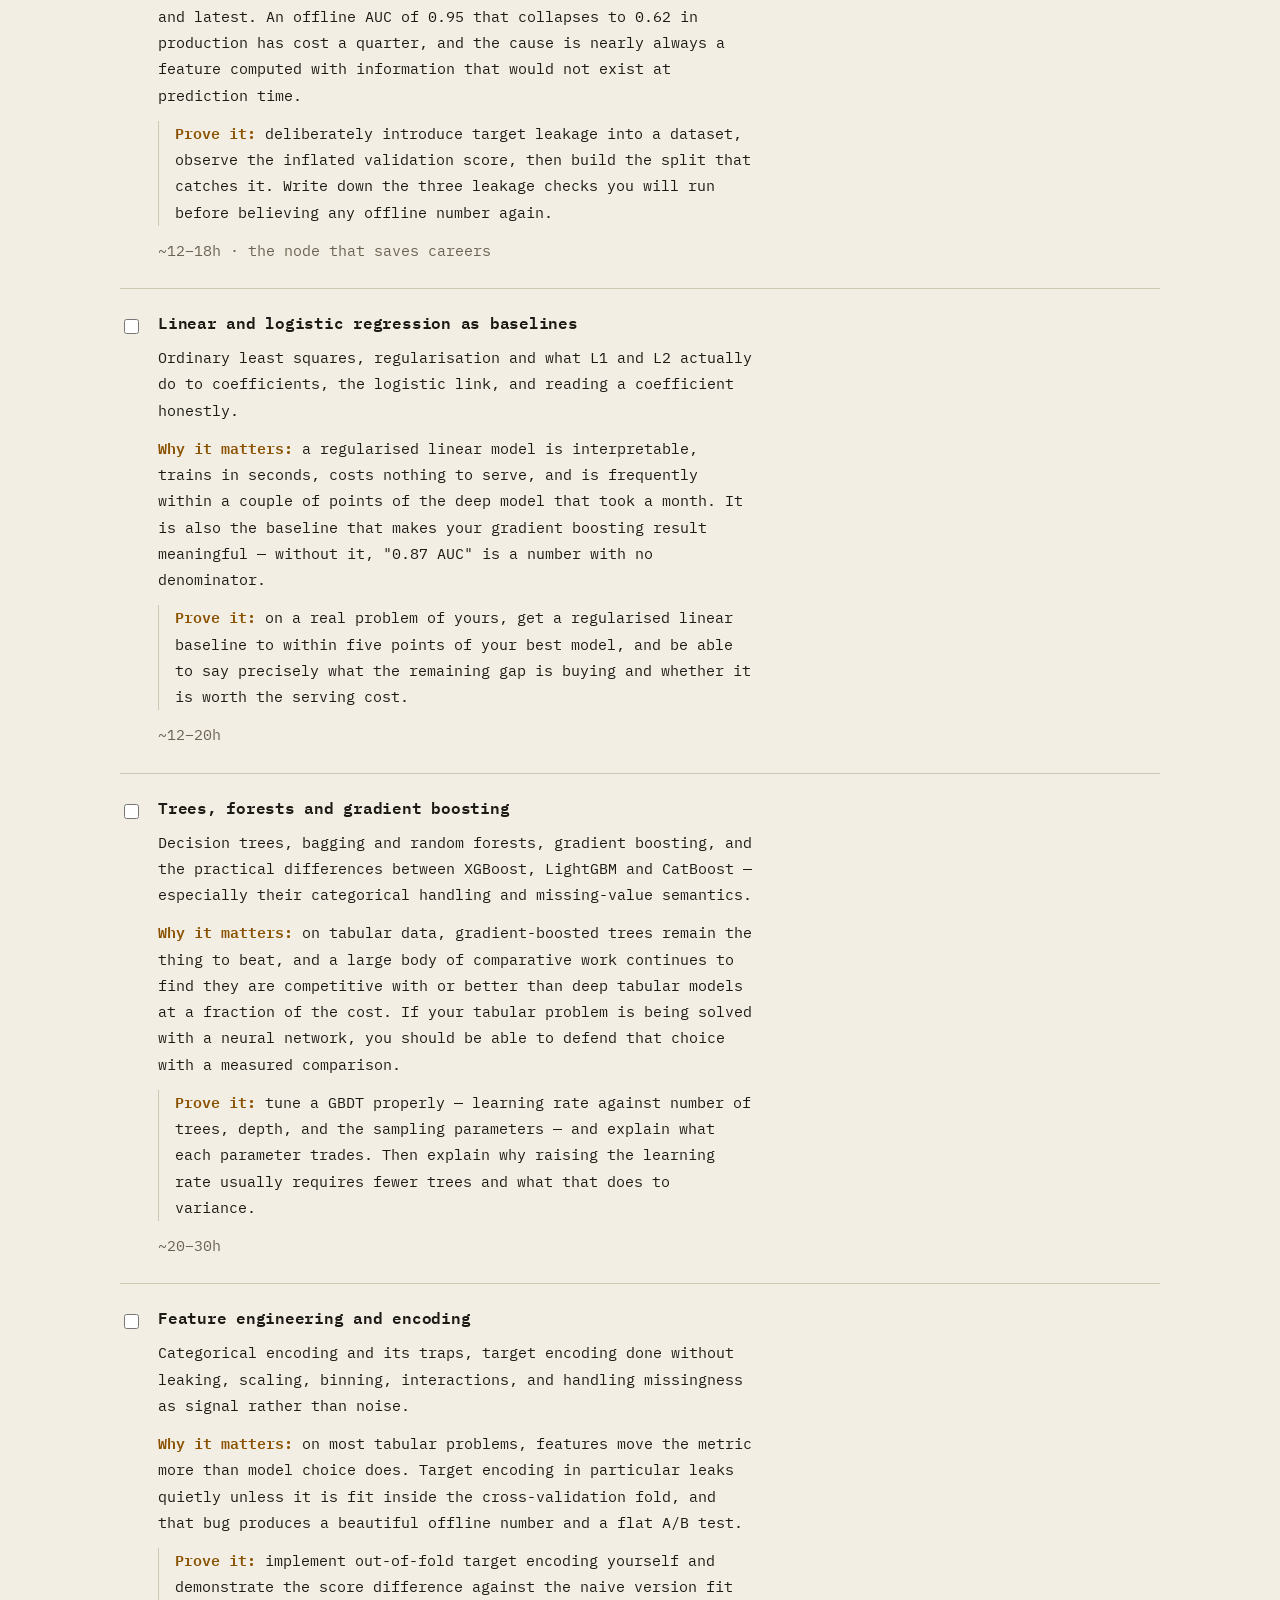
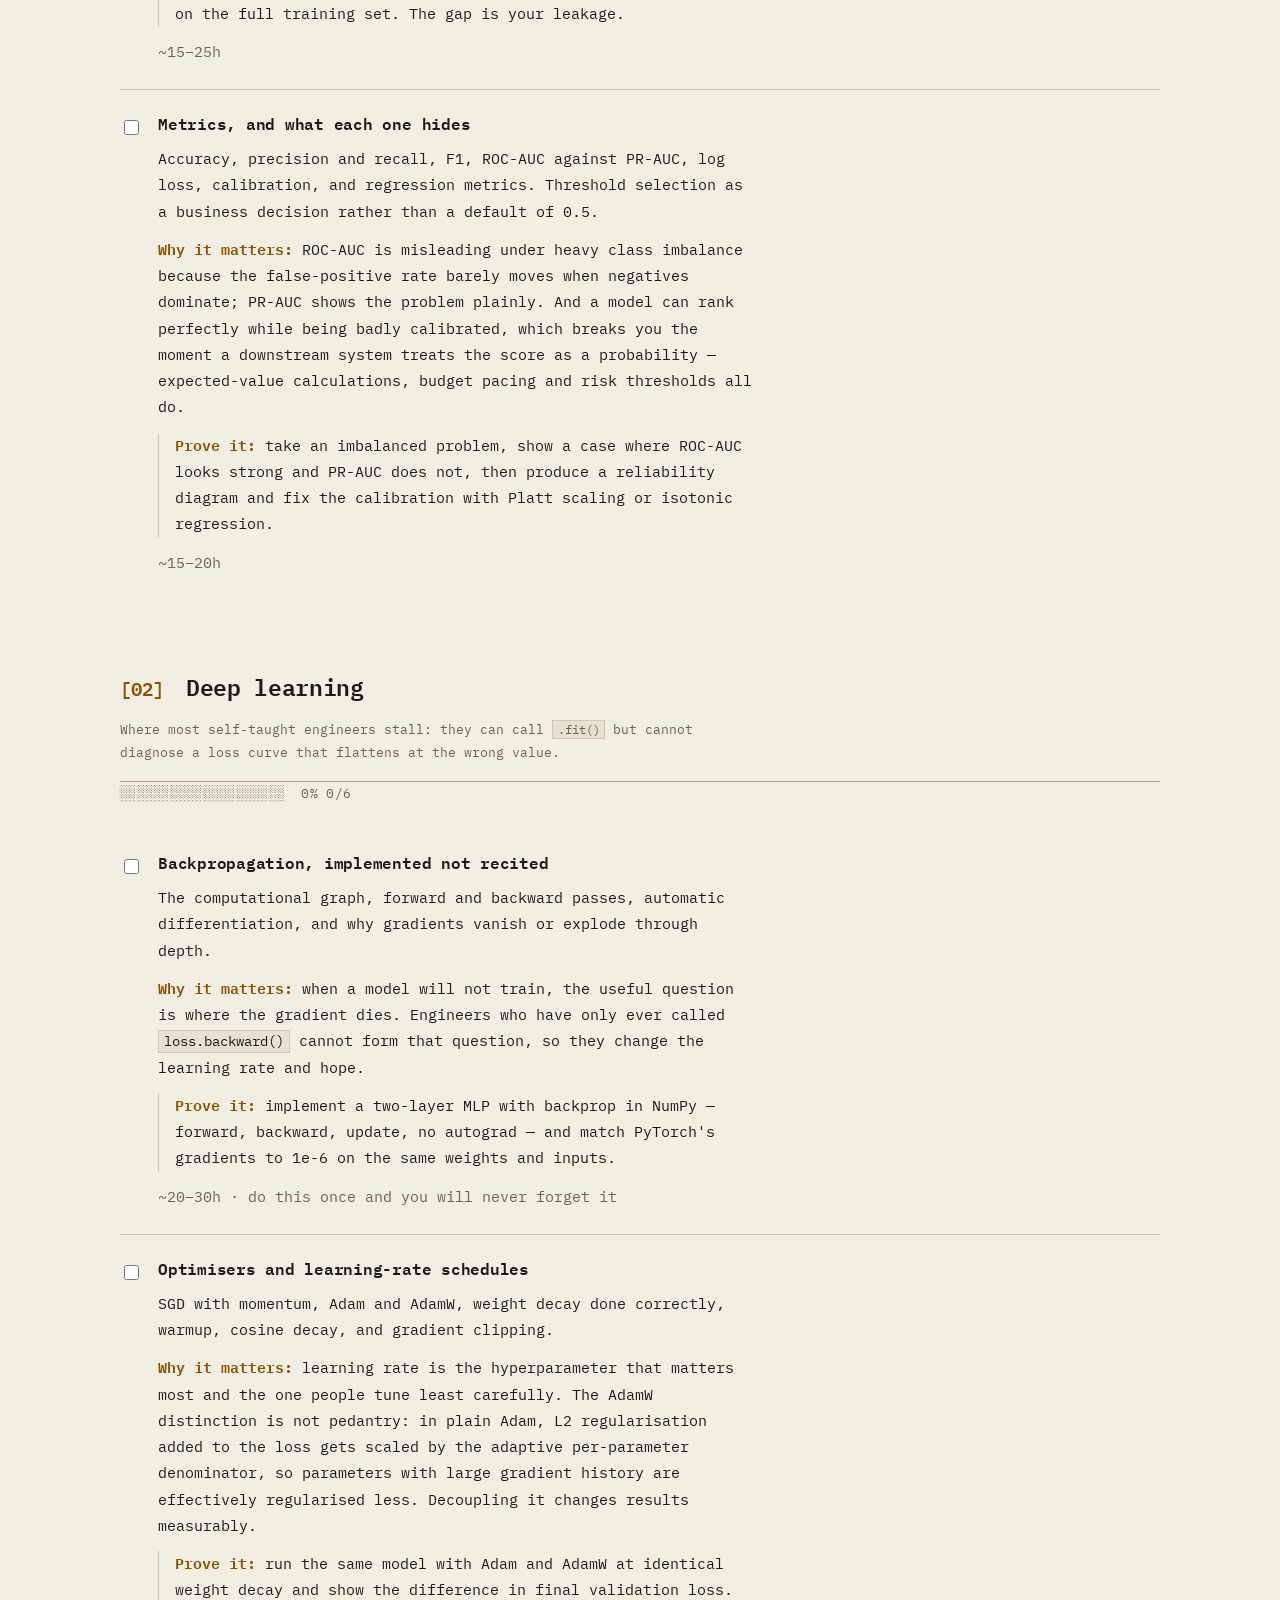
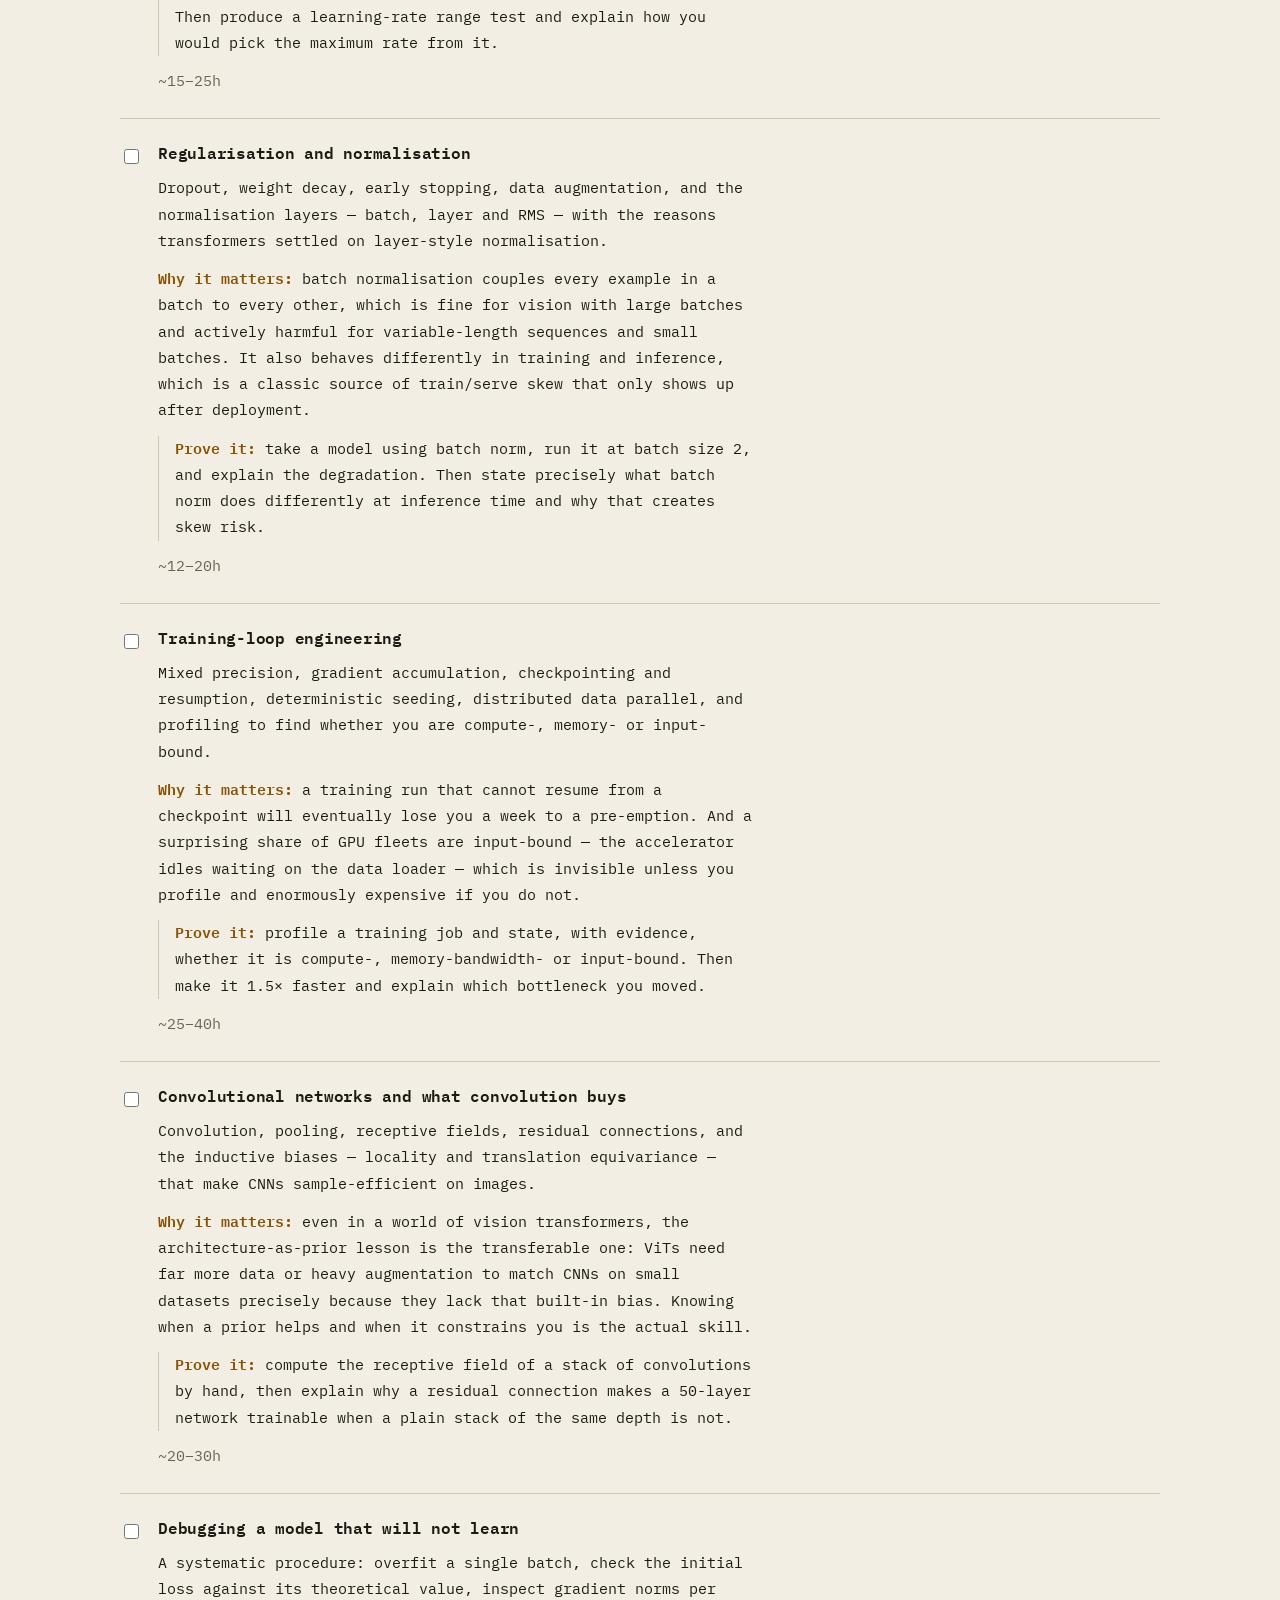
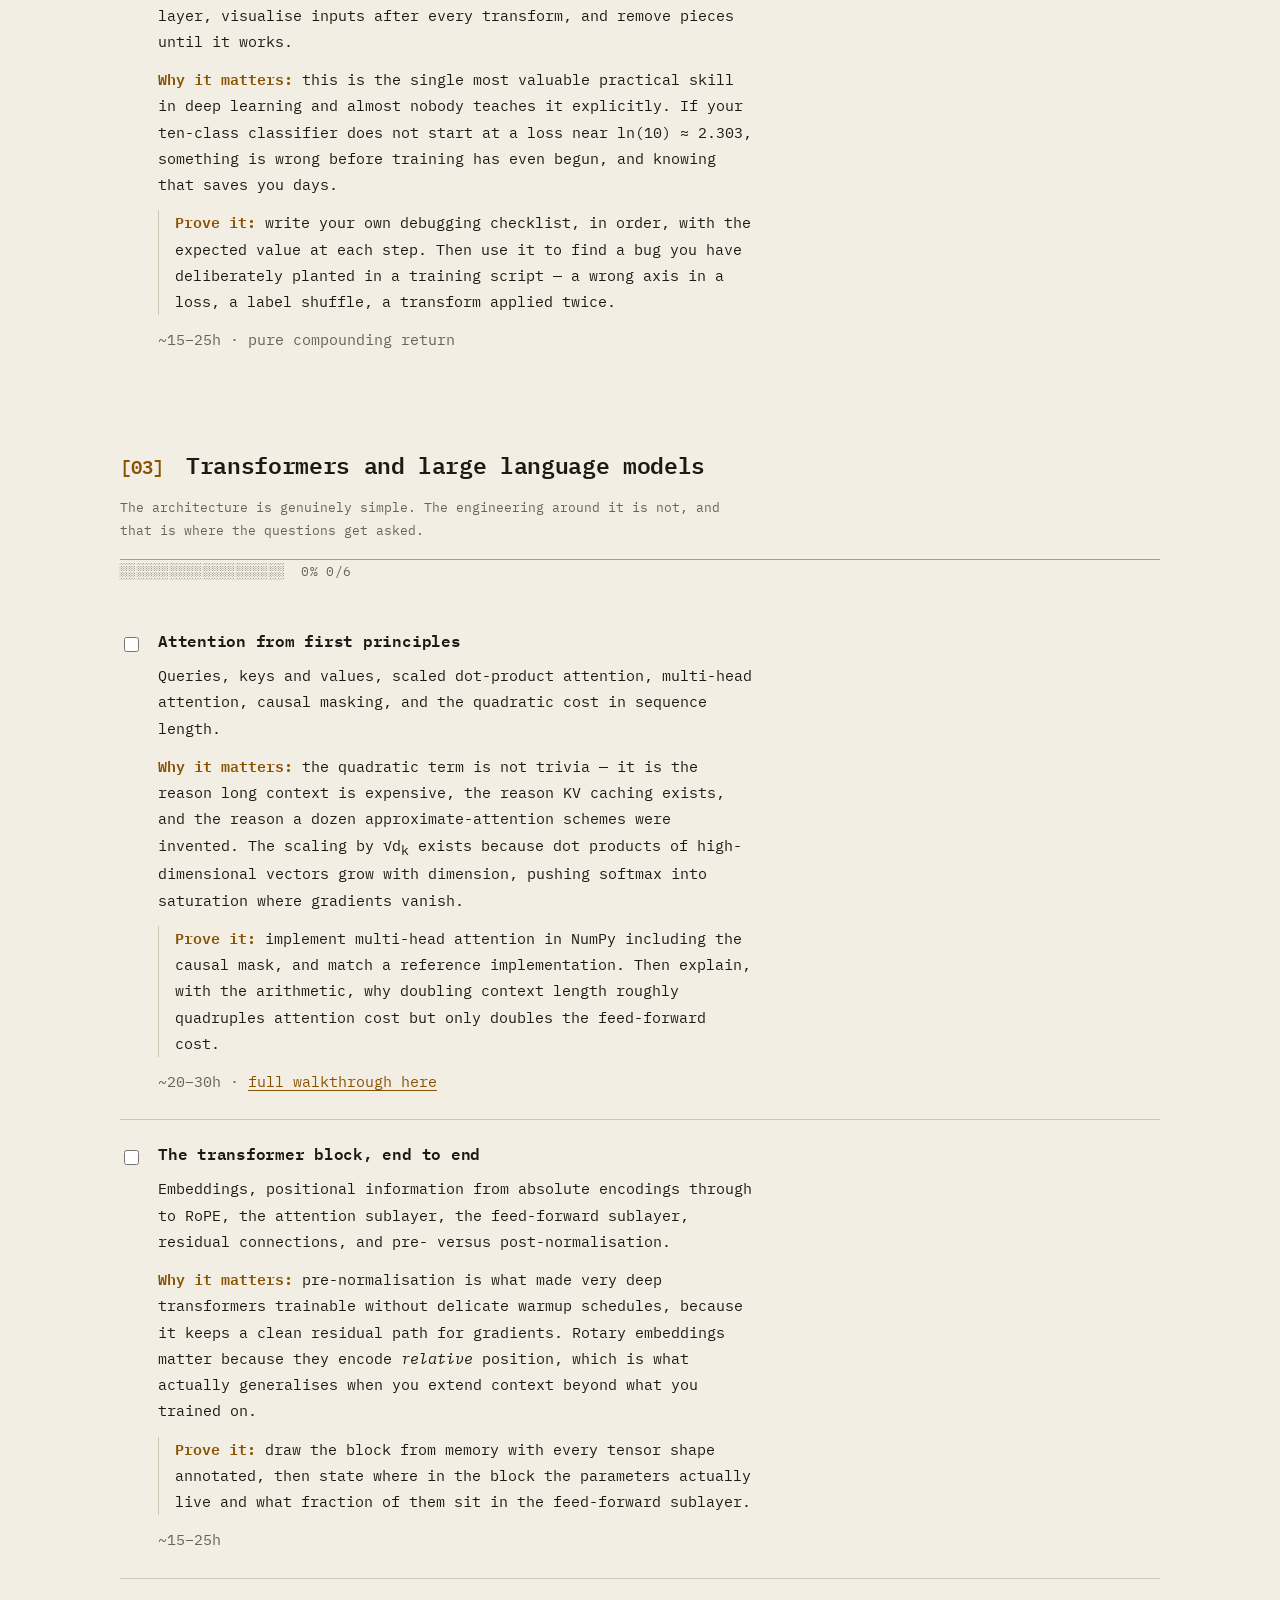
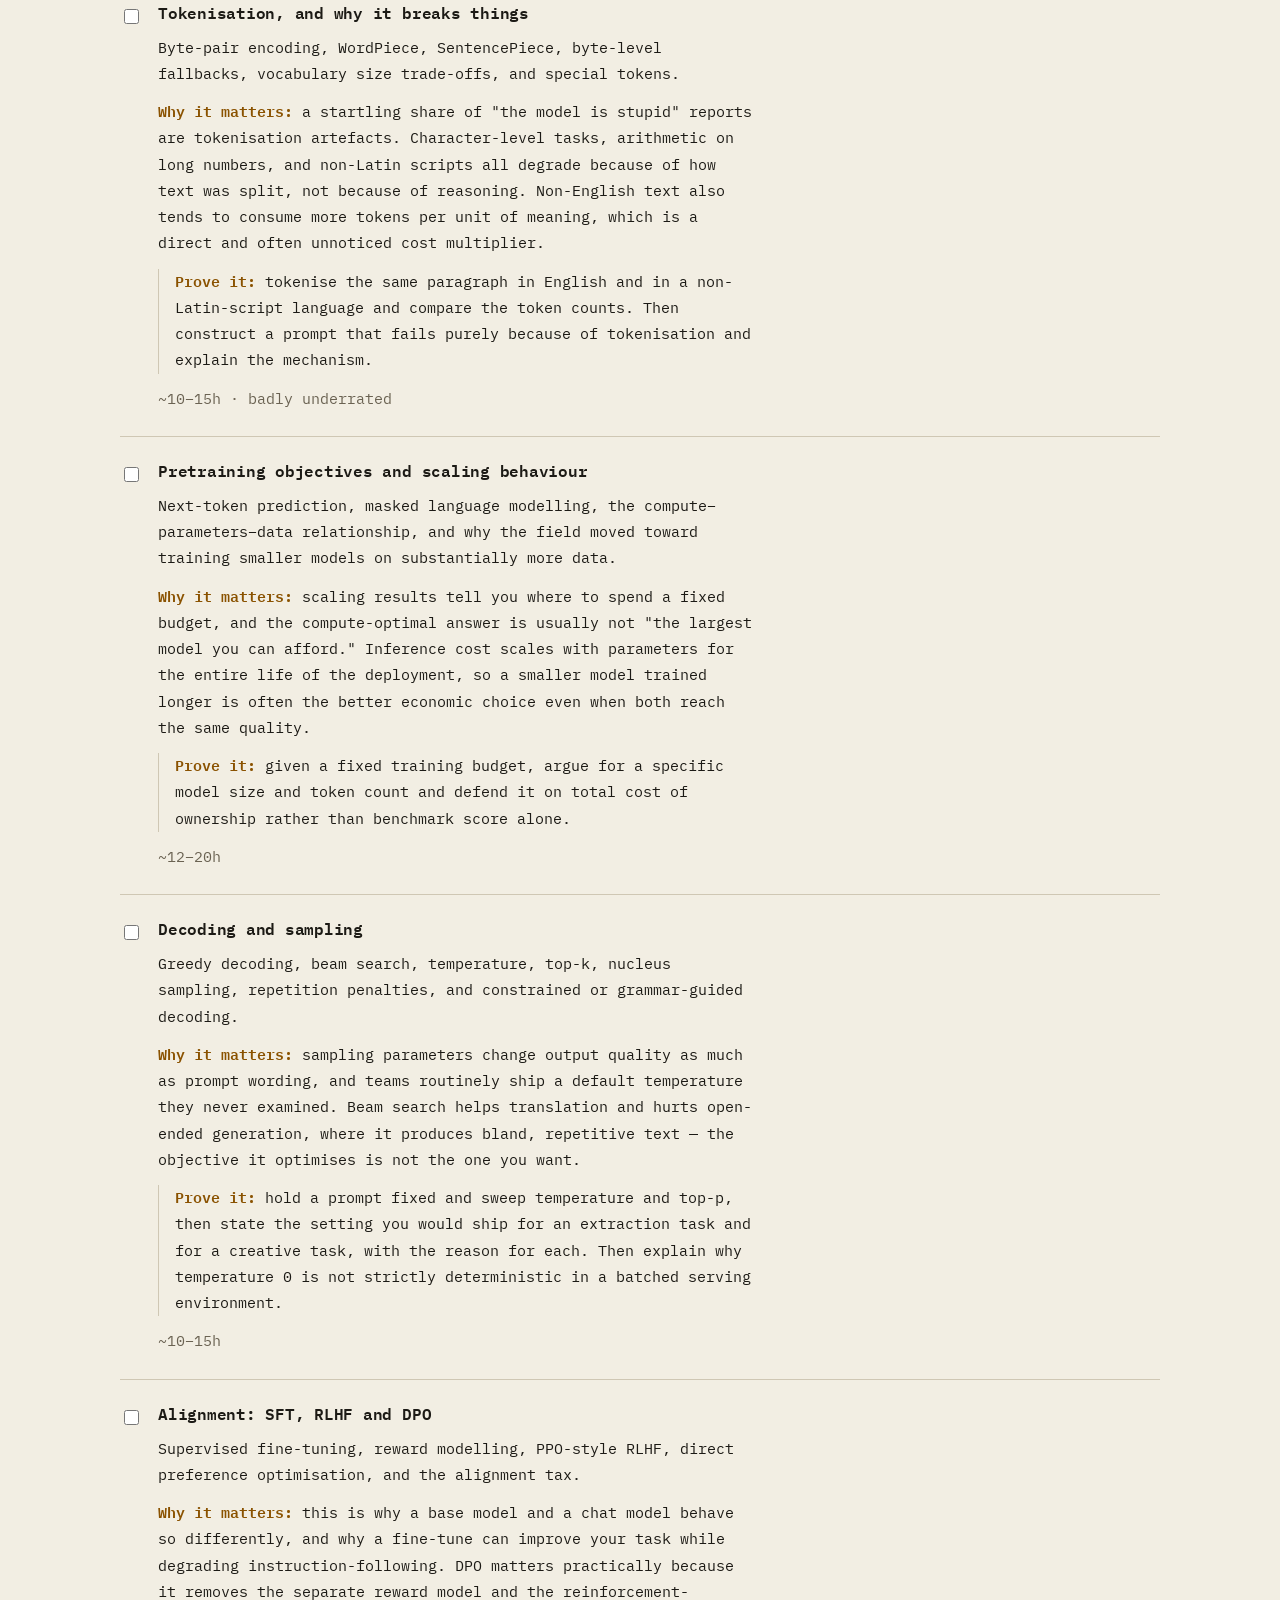
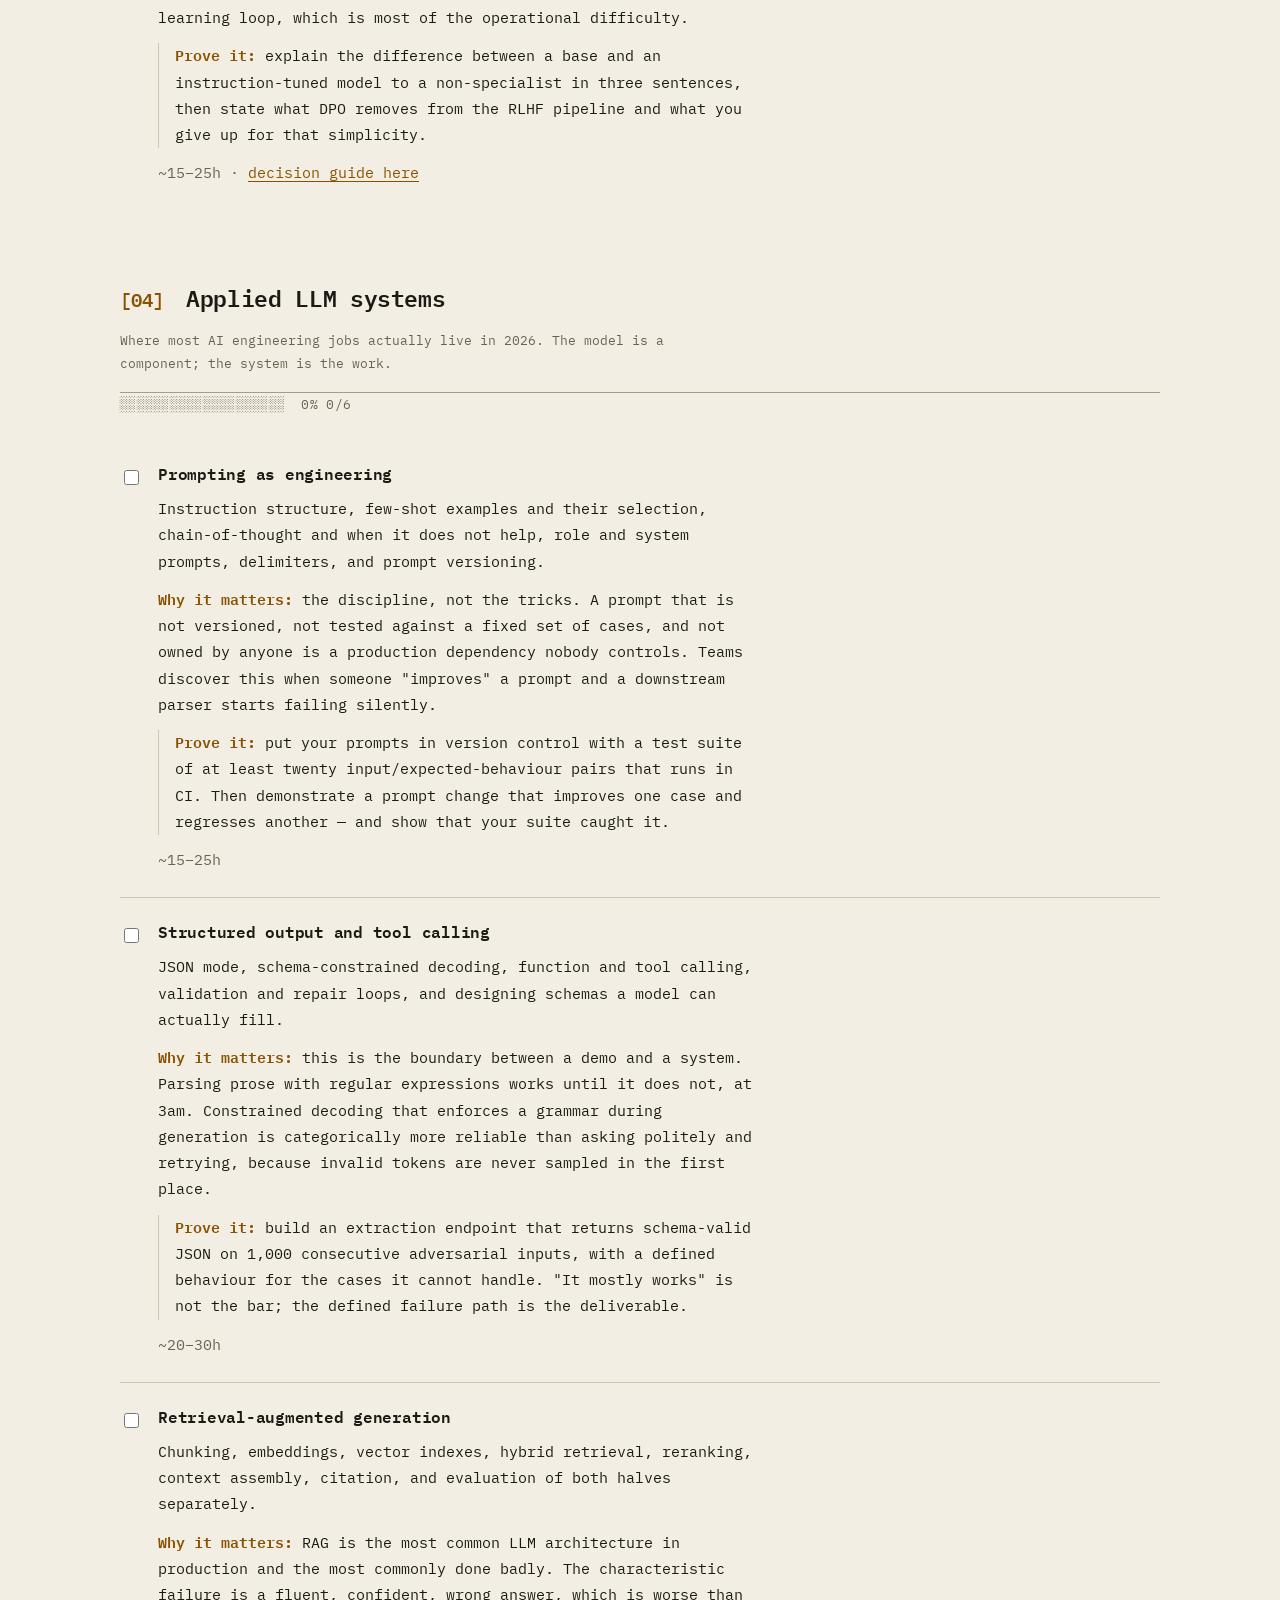
==== commit c9982531: "fix: stale counts on the landing page Hero claimed "120+ interview questions" and "~30k words". The " ====
--- a/index.html
+++ b/index.html
@@ -4,12 +4,12 @@
 <meta charset="utf-8">
 <meta name="viewport" content="width=device-width, initial-scale=1, viewport-fit=cover">
 <title>The AI/ML Engineering Handbook</title>
-<meta name="description" content="A staged roadmap, a RAG deep dive, 120+ interview questions and a startup playbook — for people who ship machine learning systems, not notebooks. Free, no signup.">
+<meta name="description" content="A staged roadmap, a RAG deep dive, 122 interview questions and a startup playbook — for people who ship machine learning systems, not notebooks. Free, no signup.">
 <link rel="canonical" href="https://ka1manov.github.io/ai-ml-handbook/">
 <meta property="og:type" content="website">
 <meta property="og:site_name" content="The AI/ML Engineering Handbook">
 <meta property="og:title" content="The AI/ML Engineering Handbook">
-<meta property="og:description" content="A staged roadmap, a RAG deep dive, 120+ interview questions and a startup playbook — for people who ship machine learning systems, not notebooks. Free, no signup.">
+<meta property="og:description" content="A staged roadmap, a RAG deep dive, 122 interview questions and a startup playbook — for people who ship machine learning systems, not notebooks. Free, no signup.">
 <meta property="og:url" content="https://ka1manov.github.io/ai-ml-handbook/">
 <meta property="og:image" content="https://ka1manov.github.io/ai-ml-handbook/assets/img/og-default.png">
 <meta property="og:image:width" content="1200">
@@ -79,7 +79,7 @@
       <div class="log__row"><span class="log__t">[00:00:01]</span><span class="log__lvl log__lvl--ok">ok</span><span class="log__msg"><a href="#stage-04">stage 04 · applied llm systems</a> — rag, agents, fine-tuning</span></div>
       <div class="log__row"><span class="log__t">[00:00:01]</span><span class="log__lvl log__lvl--ok">ok</span><span class="log__msg"><a href="#stage-05">stage 05 · production &amp; llmops</a> — serving, eval, cost, observability</span></div>
       <div class="log__row"><span class="log__t">[00:00:01]</span><span class="log__lvl log__lvl--ok">ok</span><span class="log__msg"><a href="#stage-06">stage 06 · specialisation</a> — pick a depth and go</span></div>
-      <div class="log__row"><span class="log__t">[00:00:01]</span><span class="log__lvl">also</span><span class="log__msg"><a href="rag.html">rag deep dive</a>, <a href="interview.html">120+ interview questions</a>, <a href="startups.html">startup playbook</a>, <a href="tips.html">50 field notes</a>, <a href="articles/index.html">6 long reads</a></span></div>
+      <div class="log__row"><span class="log__t">[00:00:01]</span><span class="log__lvl">also</span><span class="log__msg"><a href="rag.html">rag deep dive</a>, <a href="interview.html">122 interview questions</a>, <a href="startups.html">startup playbook</a>, <a href="tips.html">50 field notes</a>, <a href="articles/index.html">6 long reads</a></span></div>
       <div class="log__row"><span class="log__t">[00:00:02]</span><span class="log__lvl log__lvl--ok">ready</span><span class="log__msg">serving on this page<span class="cursor" aria-hidden="true"></span></span></div>
     </div>
   </div>
@@ -87,8 +87,8 @@
 
 <section class="pagehead" style="border-bottom:0">
   <h1>Everything I wish someone had handed me before my first ML system went to production.</h1>
-  <p class="lede">A staged roadmap you can actually check off, a RAG deep dive that covers the failure modes nobody writes about, 120+ interview questions with real answers, and a playbook for founders deciding what to build. Written for engineers who ship, not for people collecting certificates.</p>
-  <p class="meta"><span class="k">words</span> <span class="v">~30k</span><span class="sep">|</span><span class="k">read</span> <span class="v">~2h</span><span class="sep">|</span><span class="k">price</span> <span class="v">free, forever</span><span class="sep">|</span><span class="k">signup</span> <span class="v">none</span><span class="sep">|</span><span class="k">tracking</span> <span class="v">none</span></p>
+  <p class="lede">A staged roadmap you can actually check off, a RAG deep dive that covers the failure modes nobody writes about, 122 interview questions with real answers, and a playbook for founders deciding what to build. Written for engineers who ship, not for people collecting certificates.</p>
+  <p class="meta"><span class="k">words</span> <span class="v">~57k</span><span class="sep">|</span><span class="k">read</span> <span class="v">~2h</span><span class="sep">|</span><span class="k">price</span> <span class="v">free, forever</span><span class="sep">|</span><span class="k">signup</span> <span class="v">none</span><span class="sep">|</span><span class="k">tracking</span> <span class="v">none</span></p>
 </section>
 
 <section class="section" id="how-to-use">
@@ -693,7 +693,7 @@
     </div>
     <div class="card">
       <h3><a href="interview.html">Interview bank</a></h3>
-      <p>120+ questions across eight tracks with real answers, and — where it discriminates — what a weak answer sounds like versus a strong one.</p>
+      <p>122 questions across eight tracks with real answers, and — where it discriminates — what a weak answer sounds like versus a strong one.</p>
       <span class="meta"><span class="k">read</span> <span class="v">~40m</span></span>
     </div>
     <div class="card">
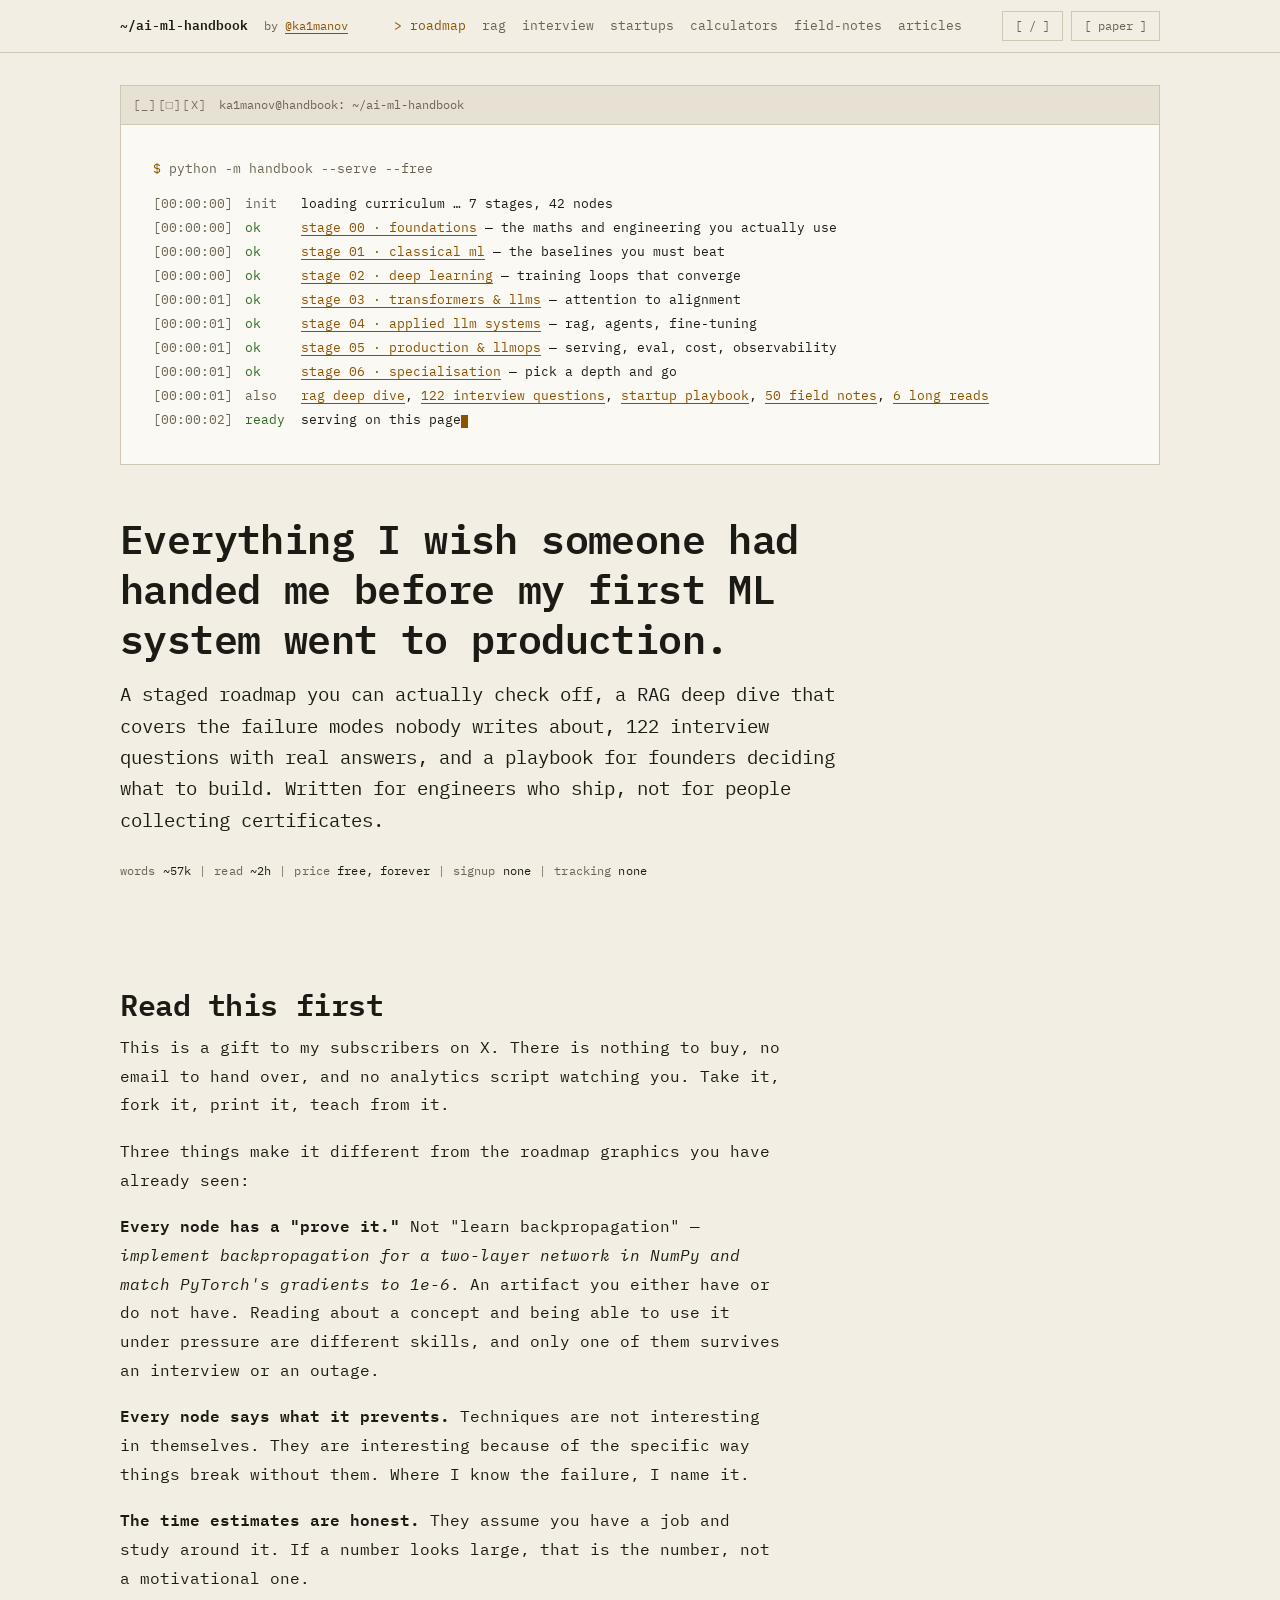
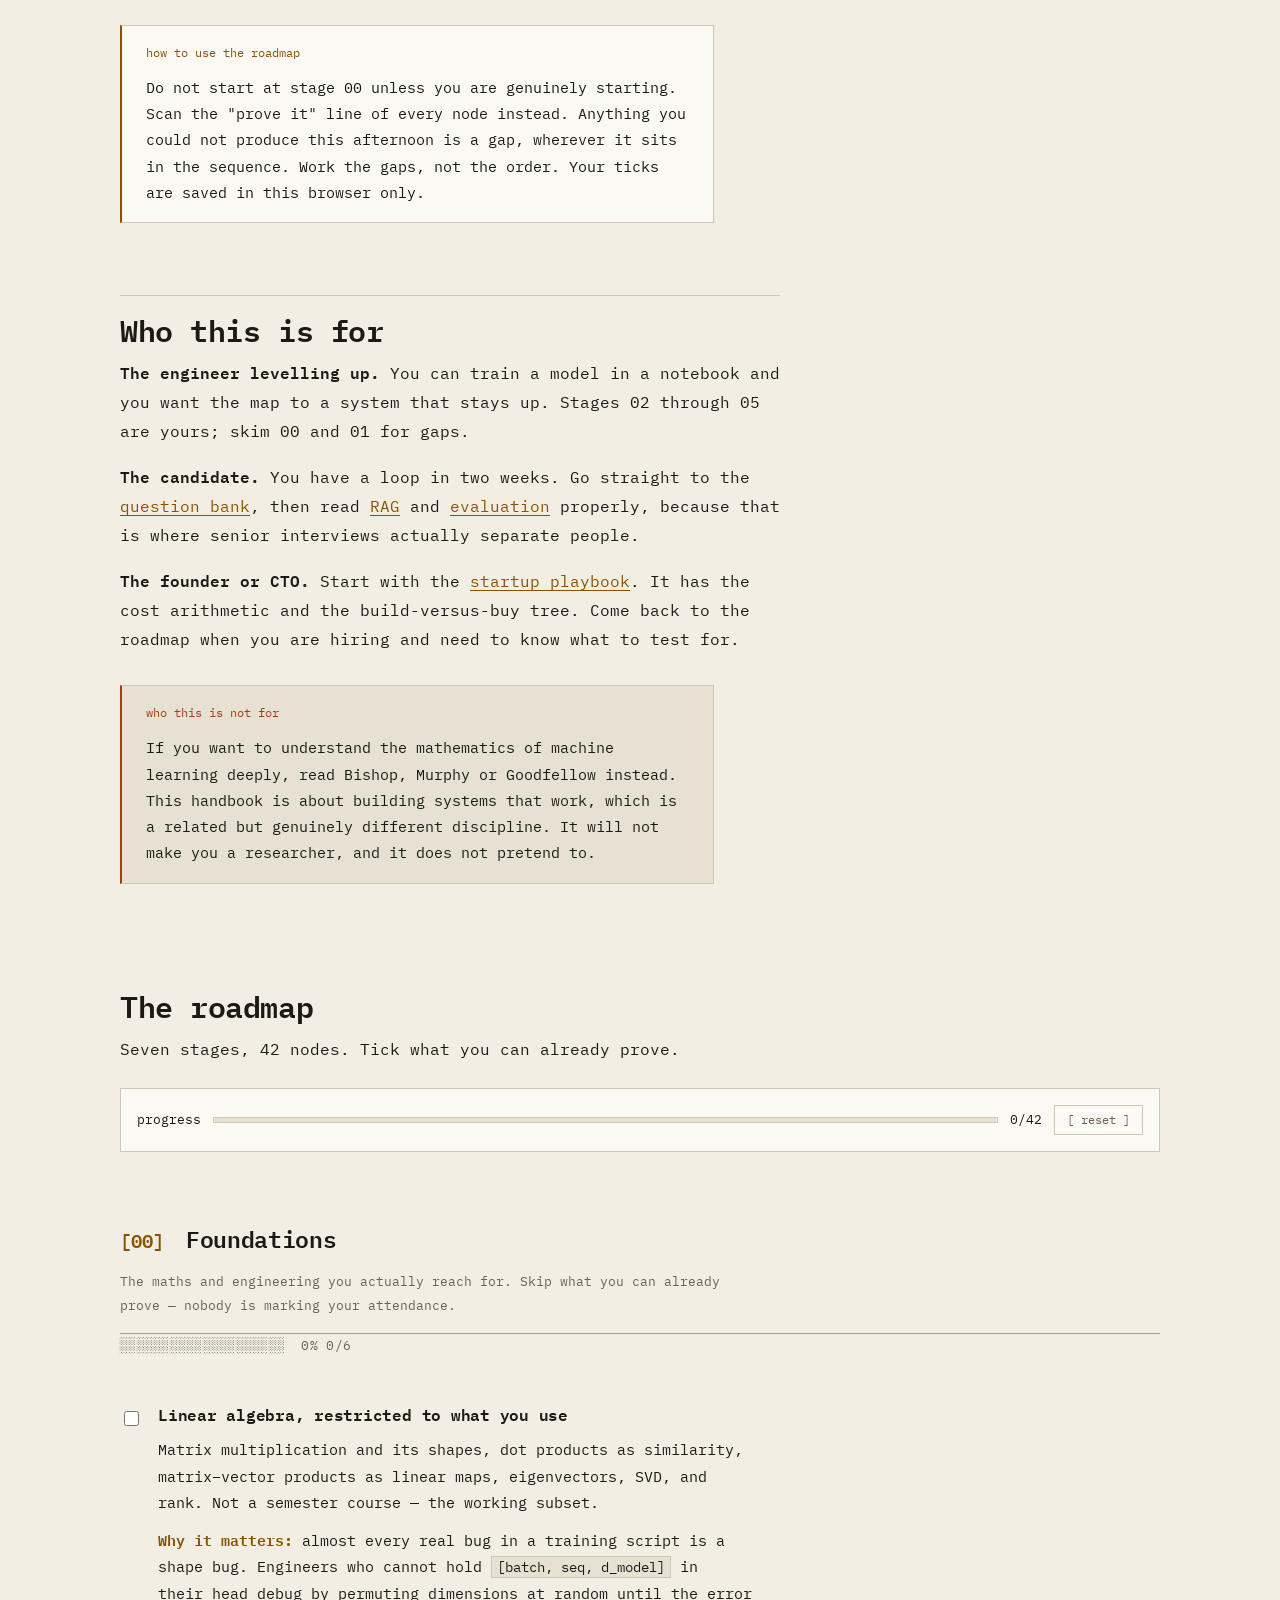
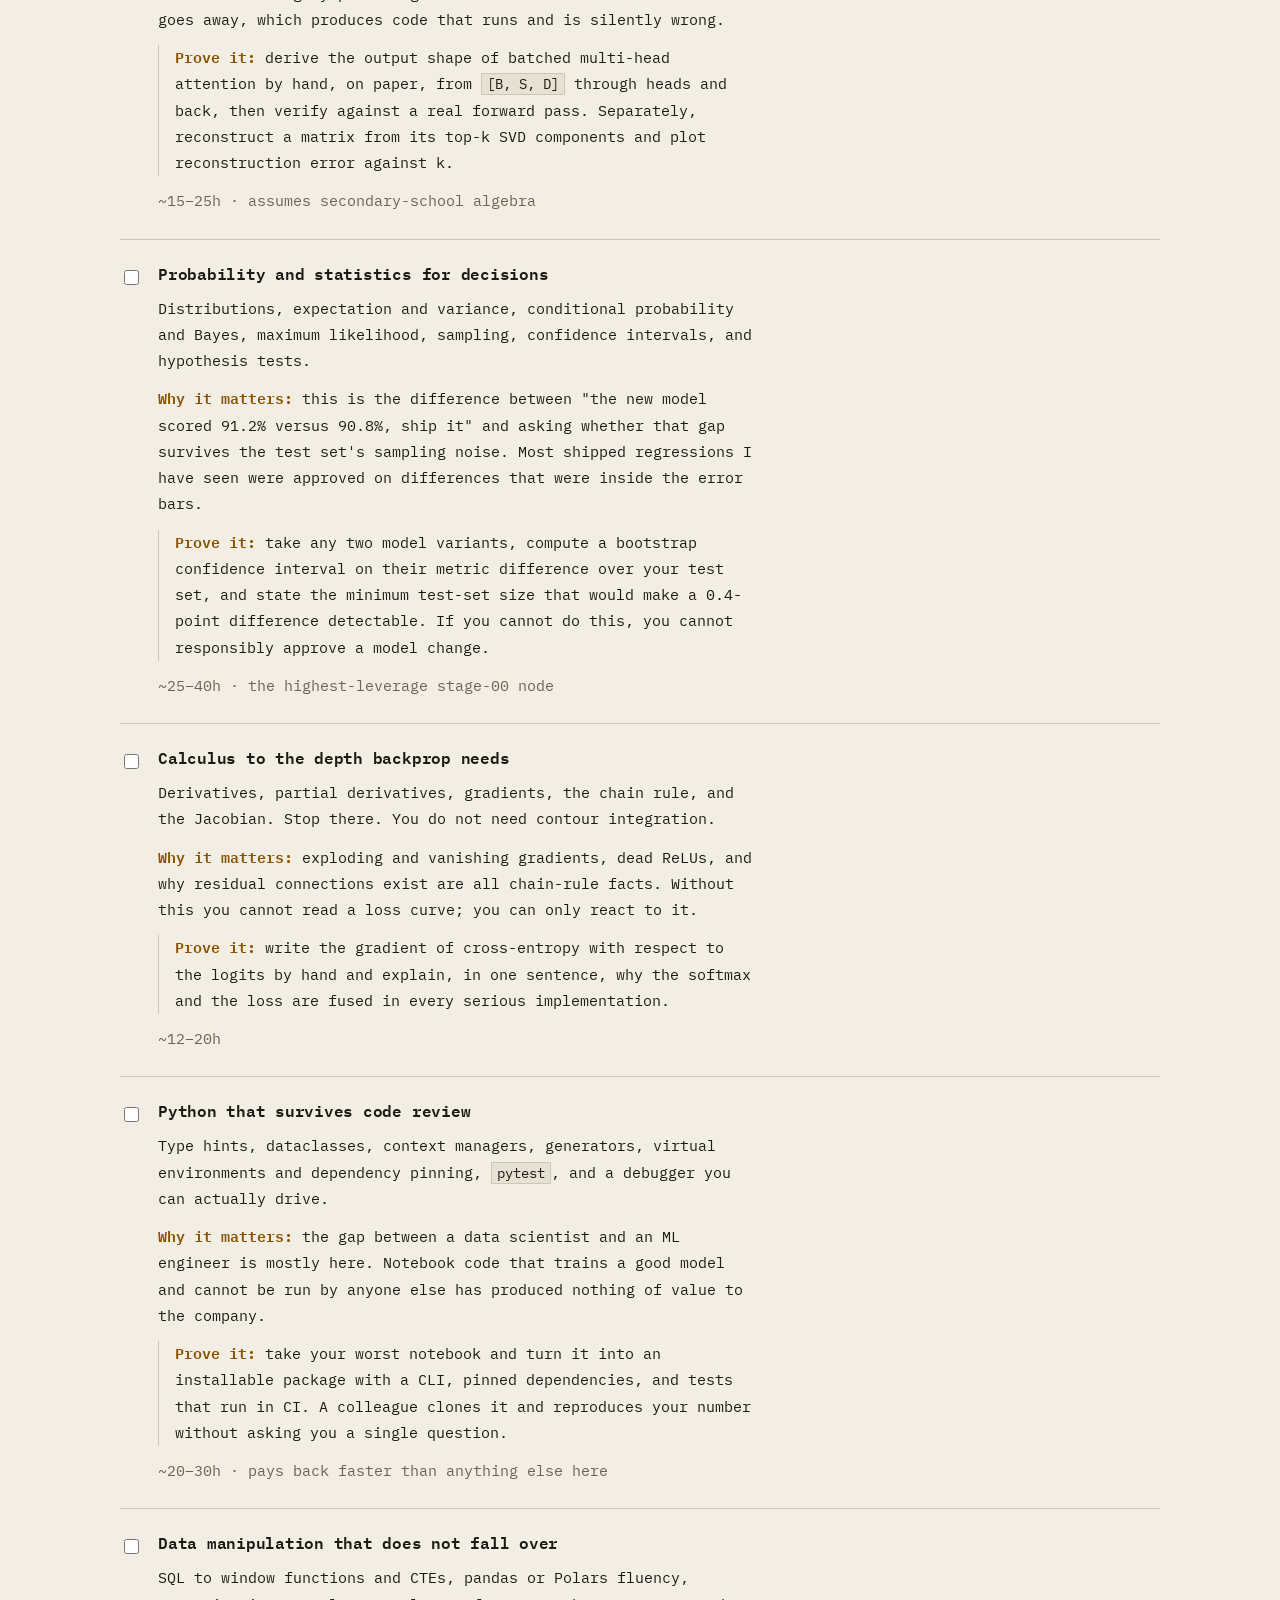
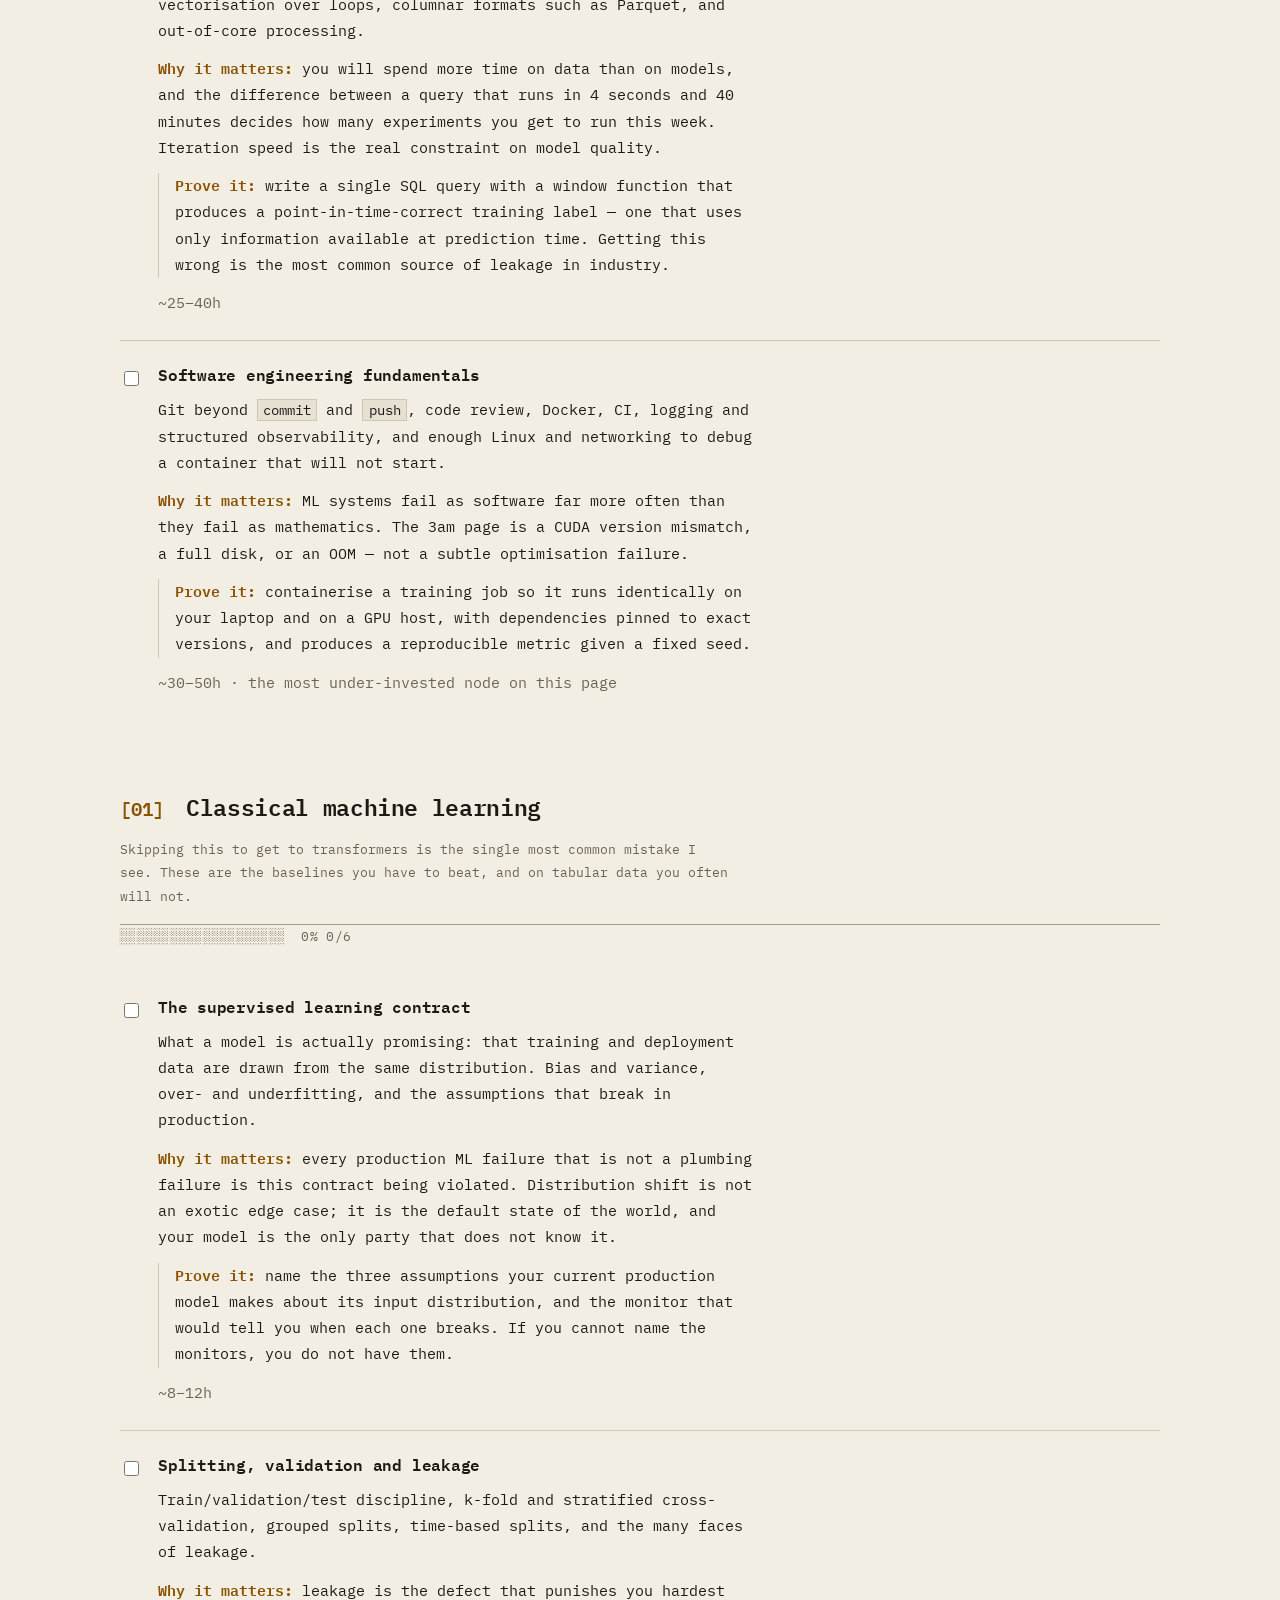
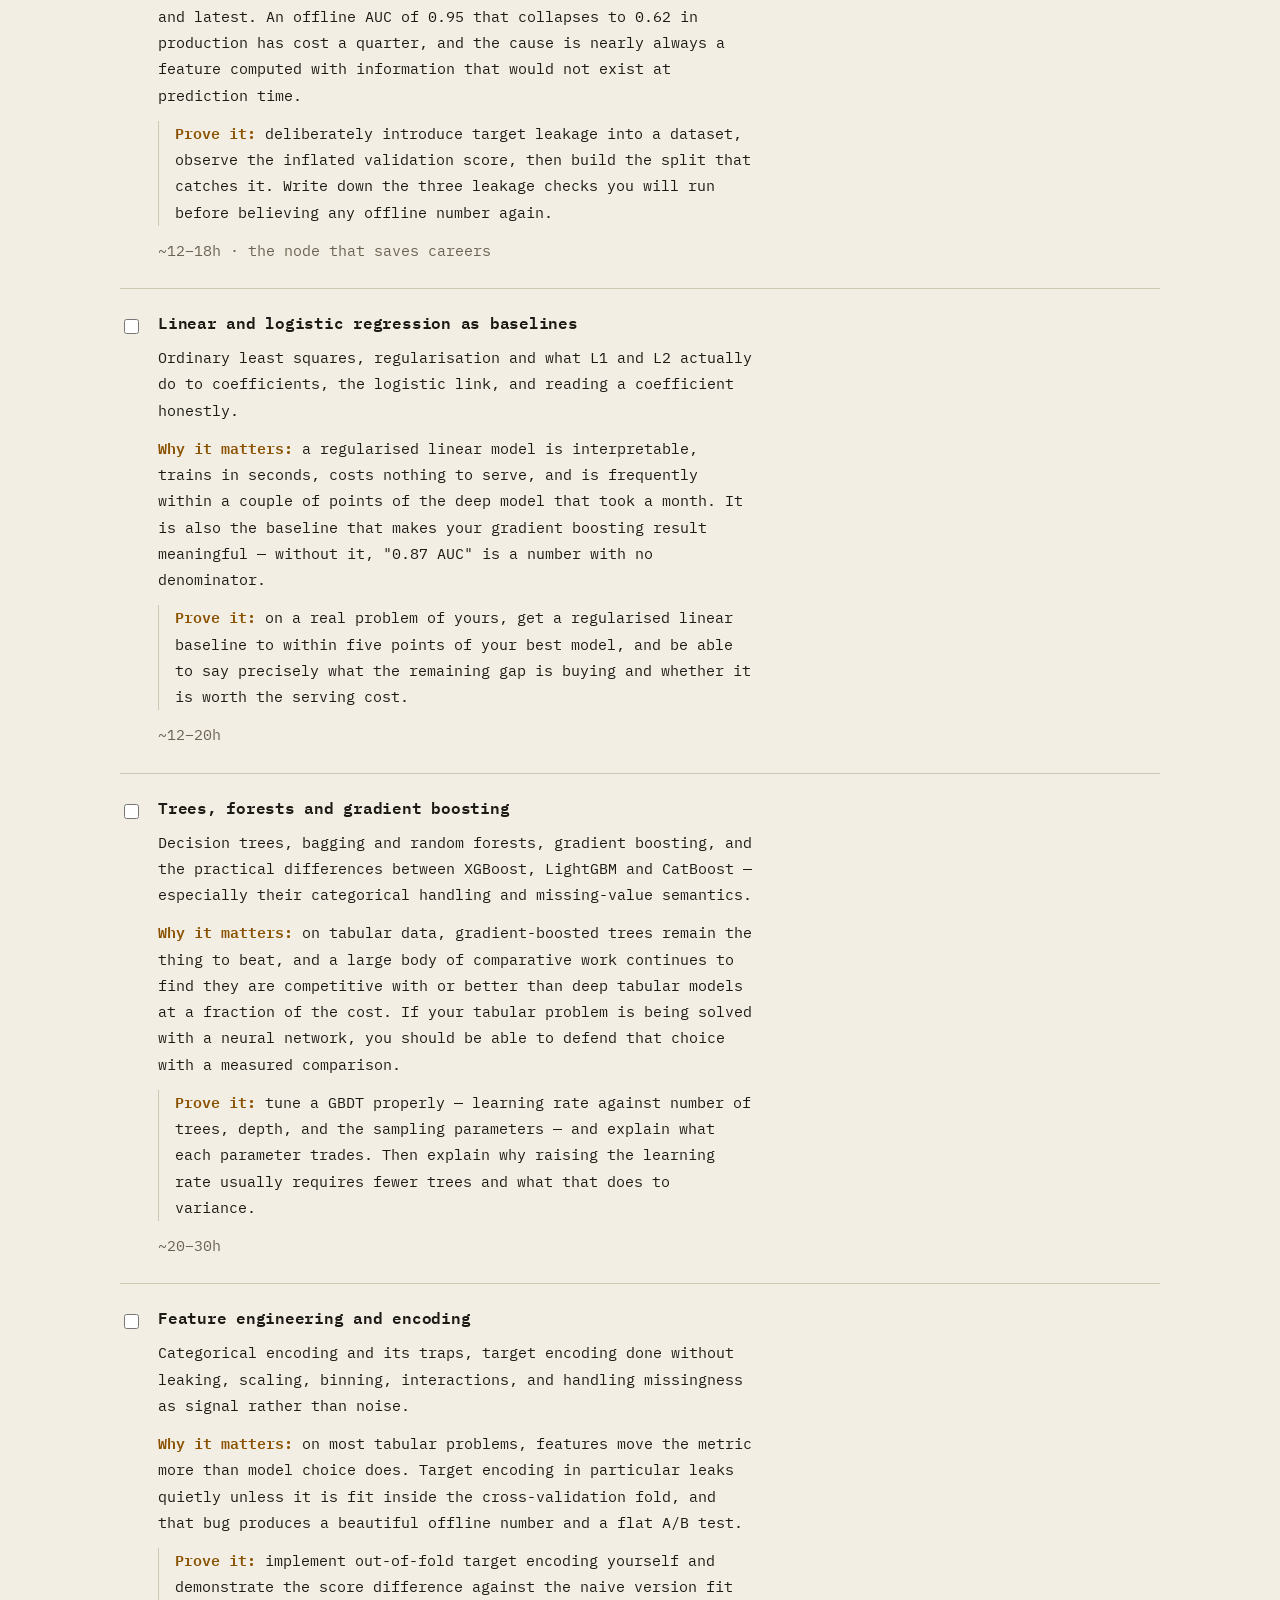
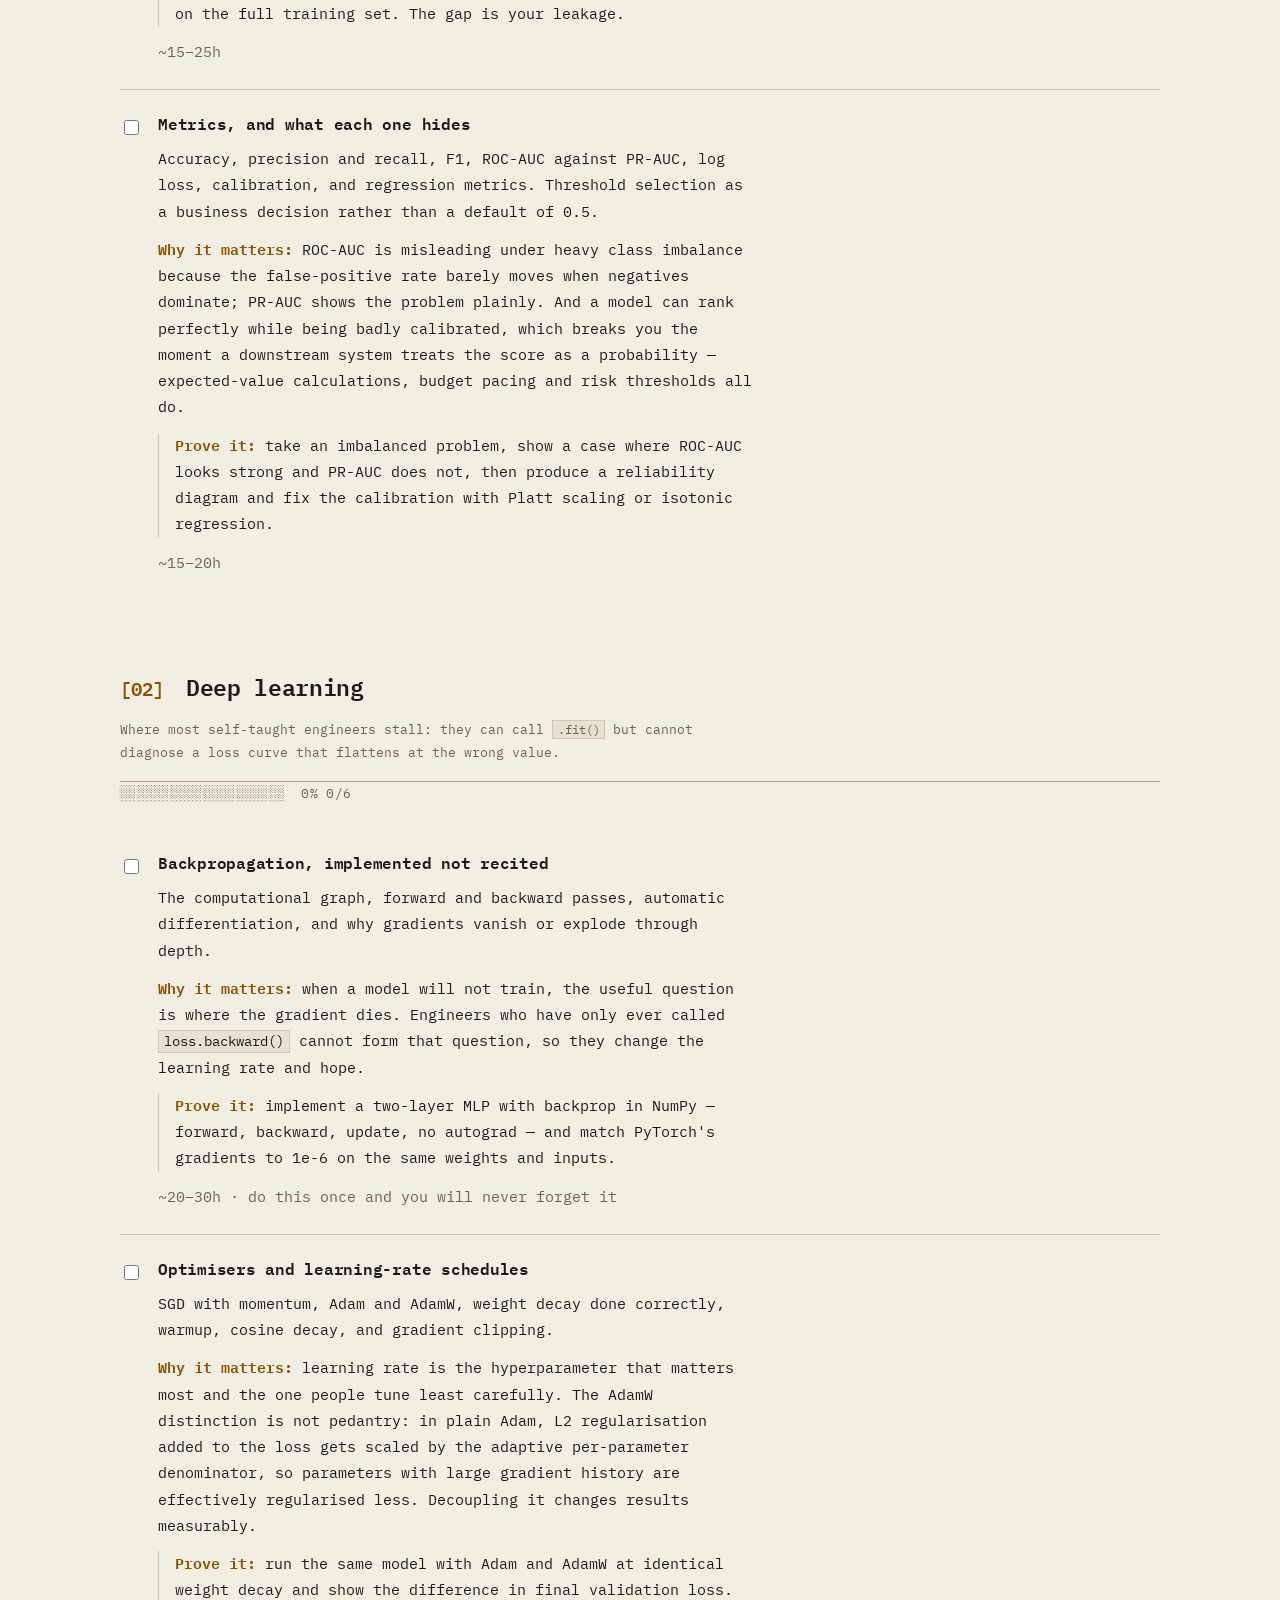
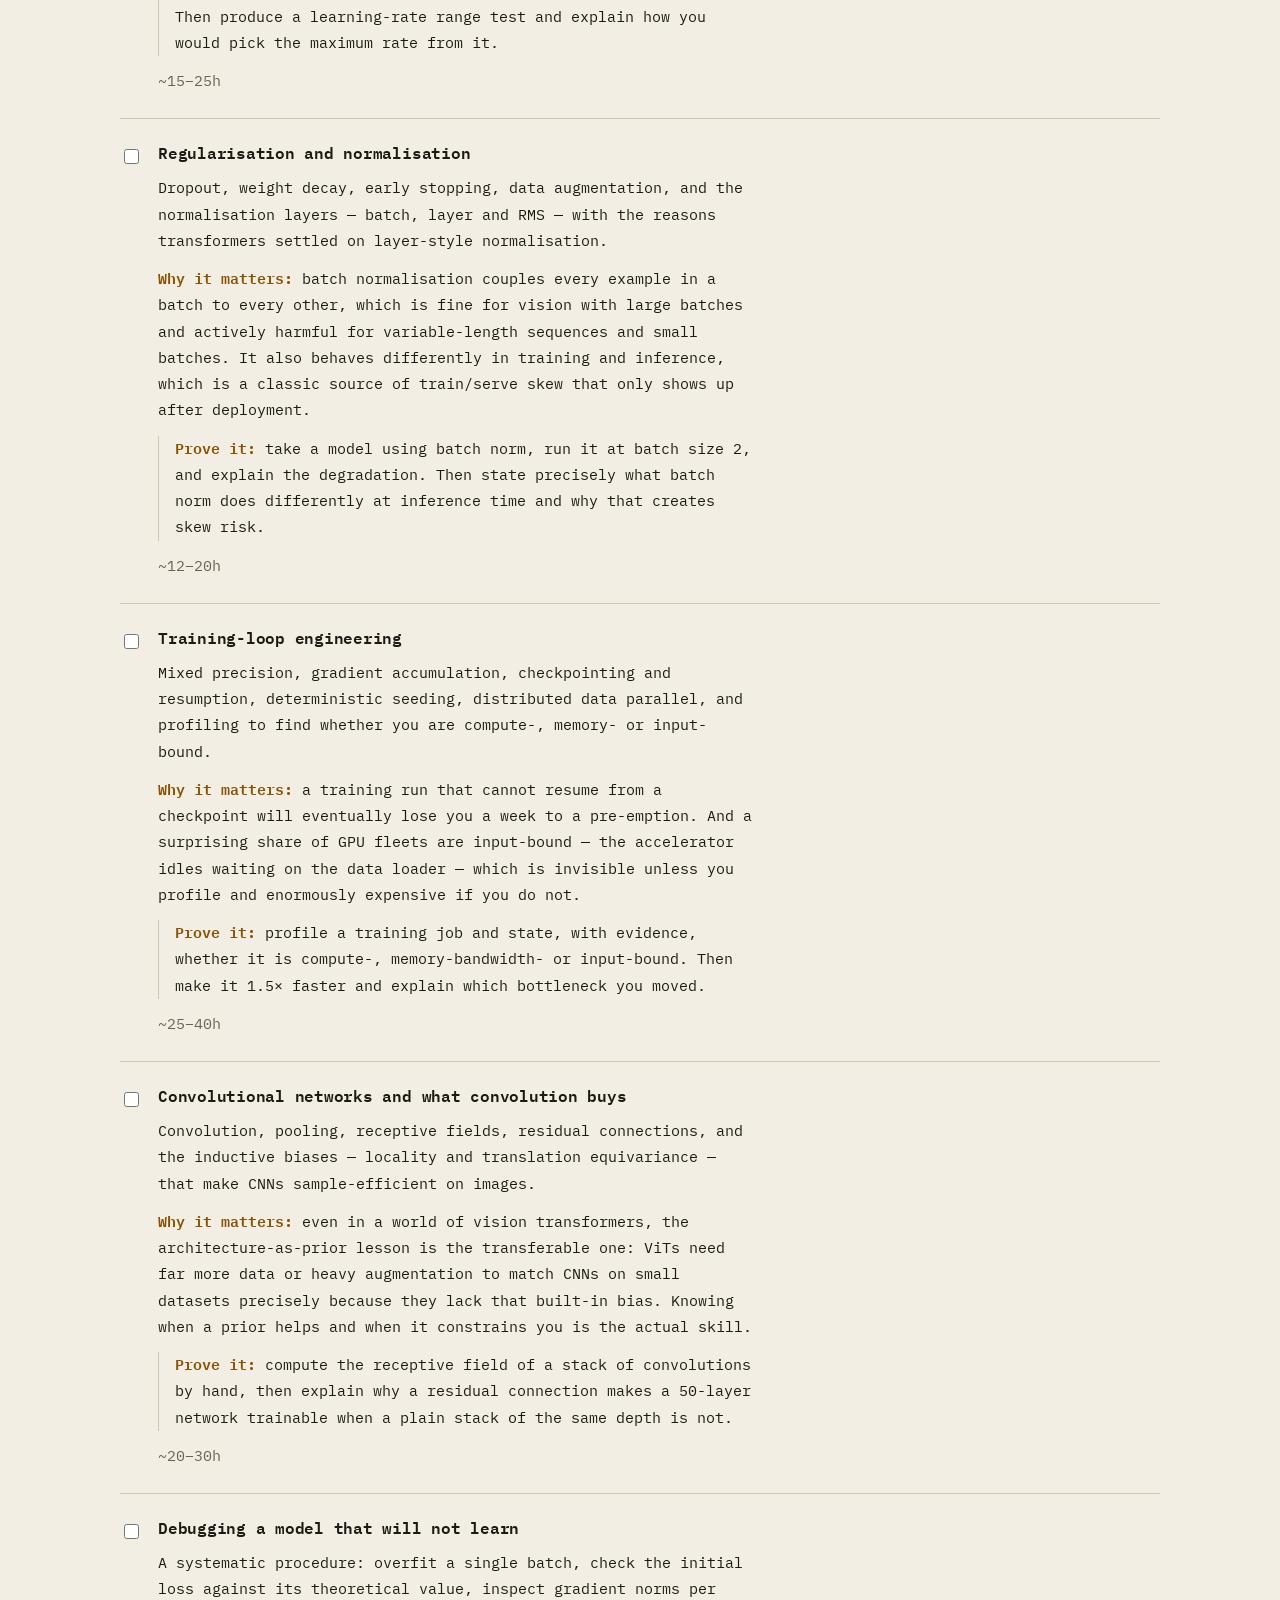
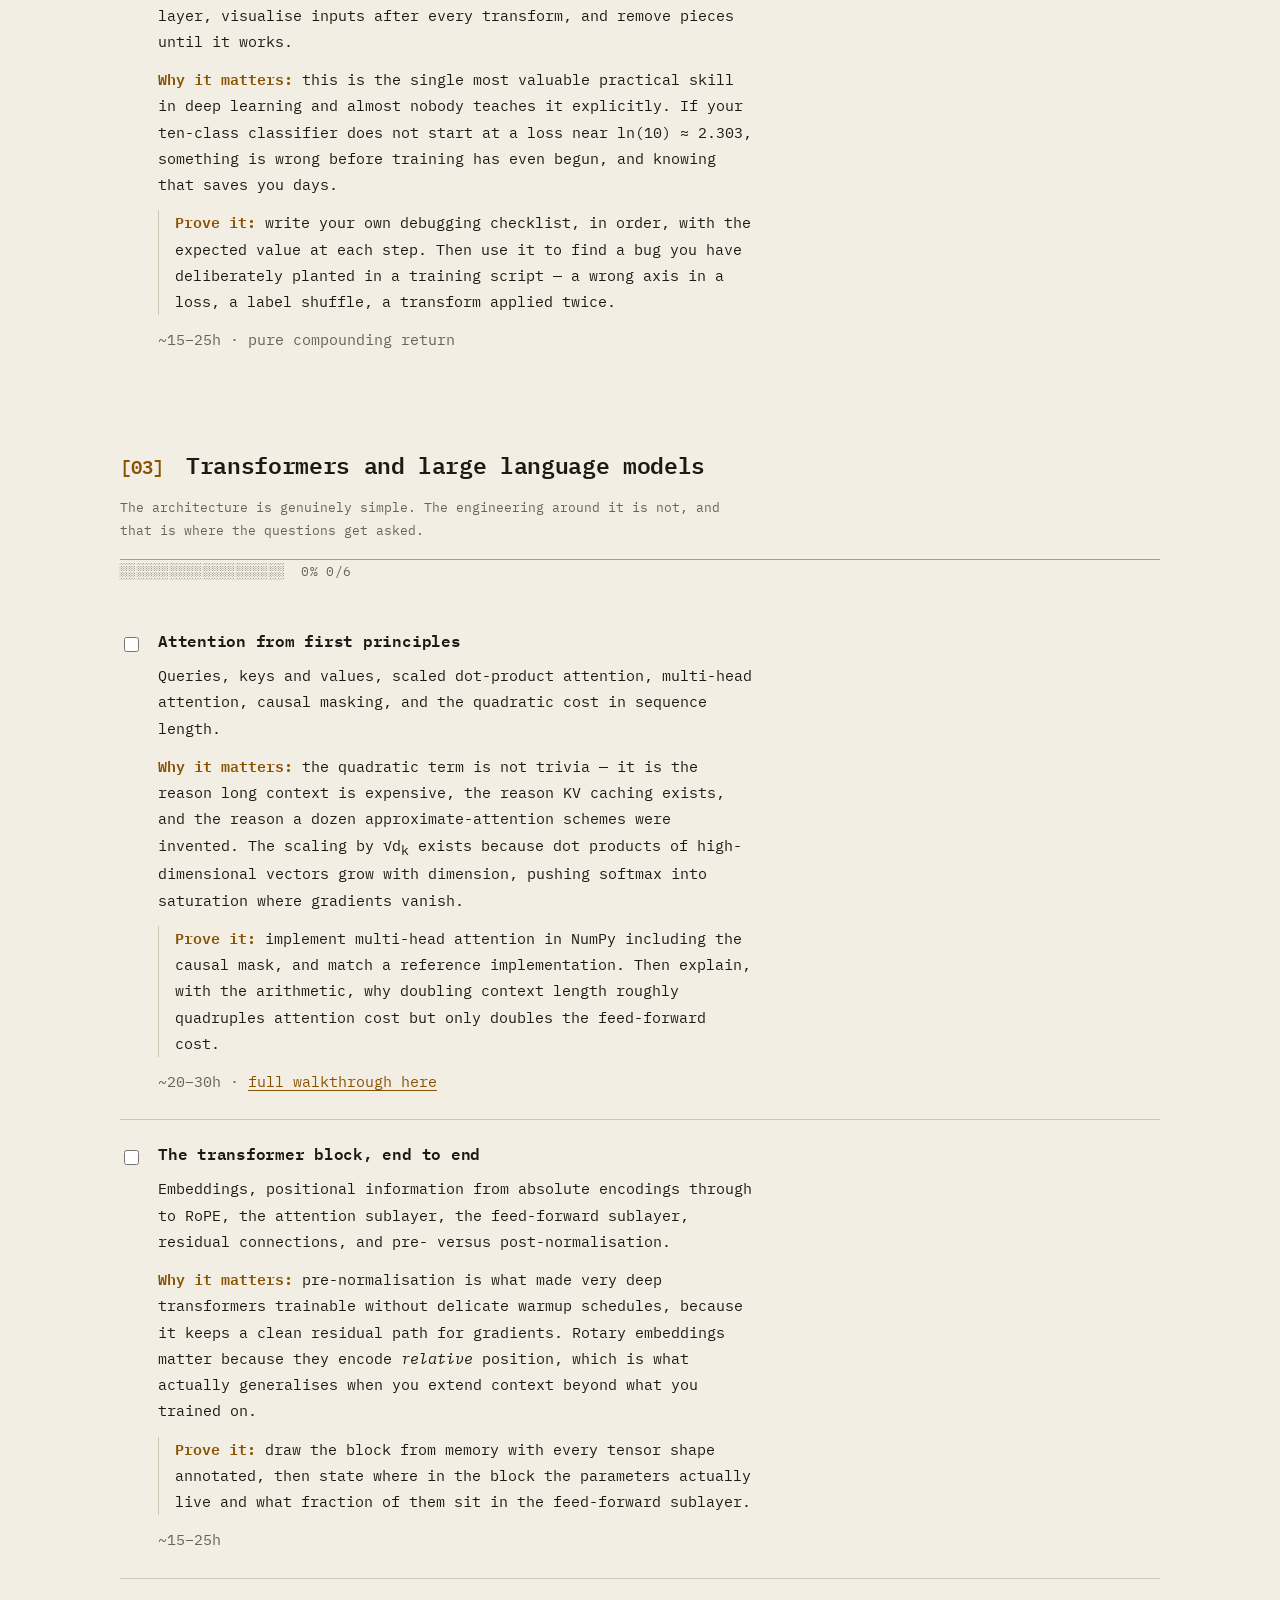
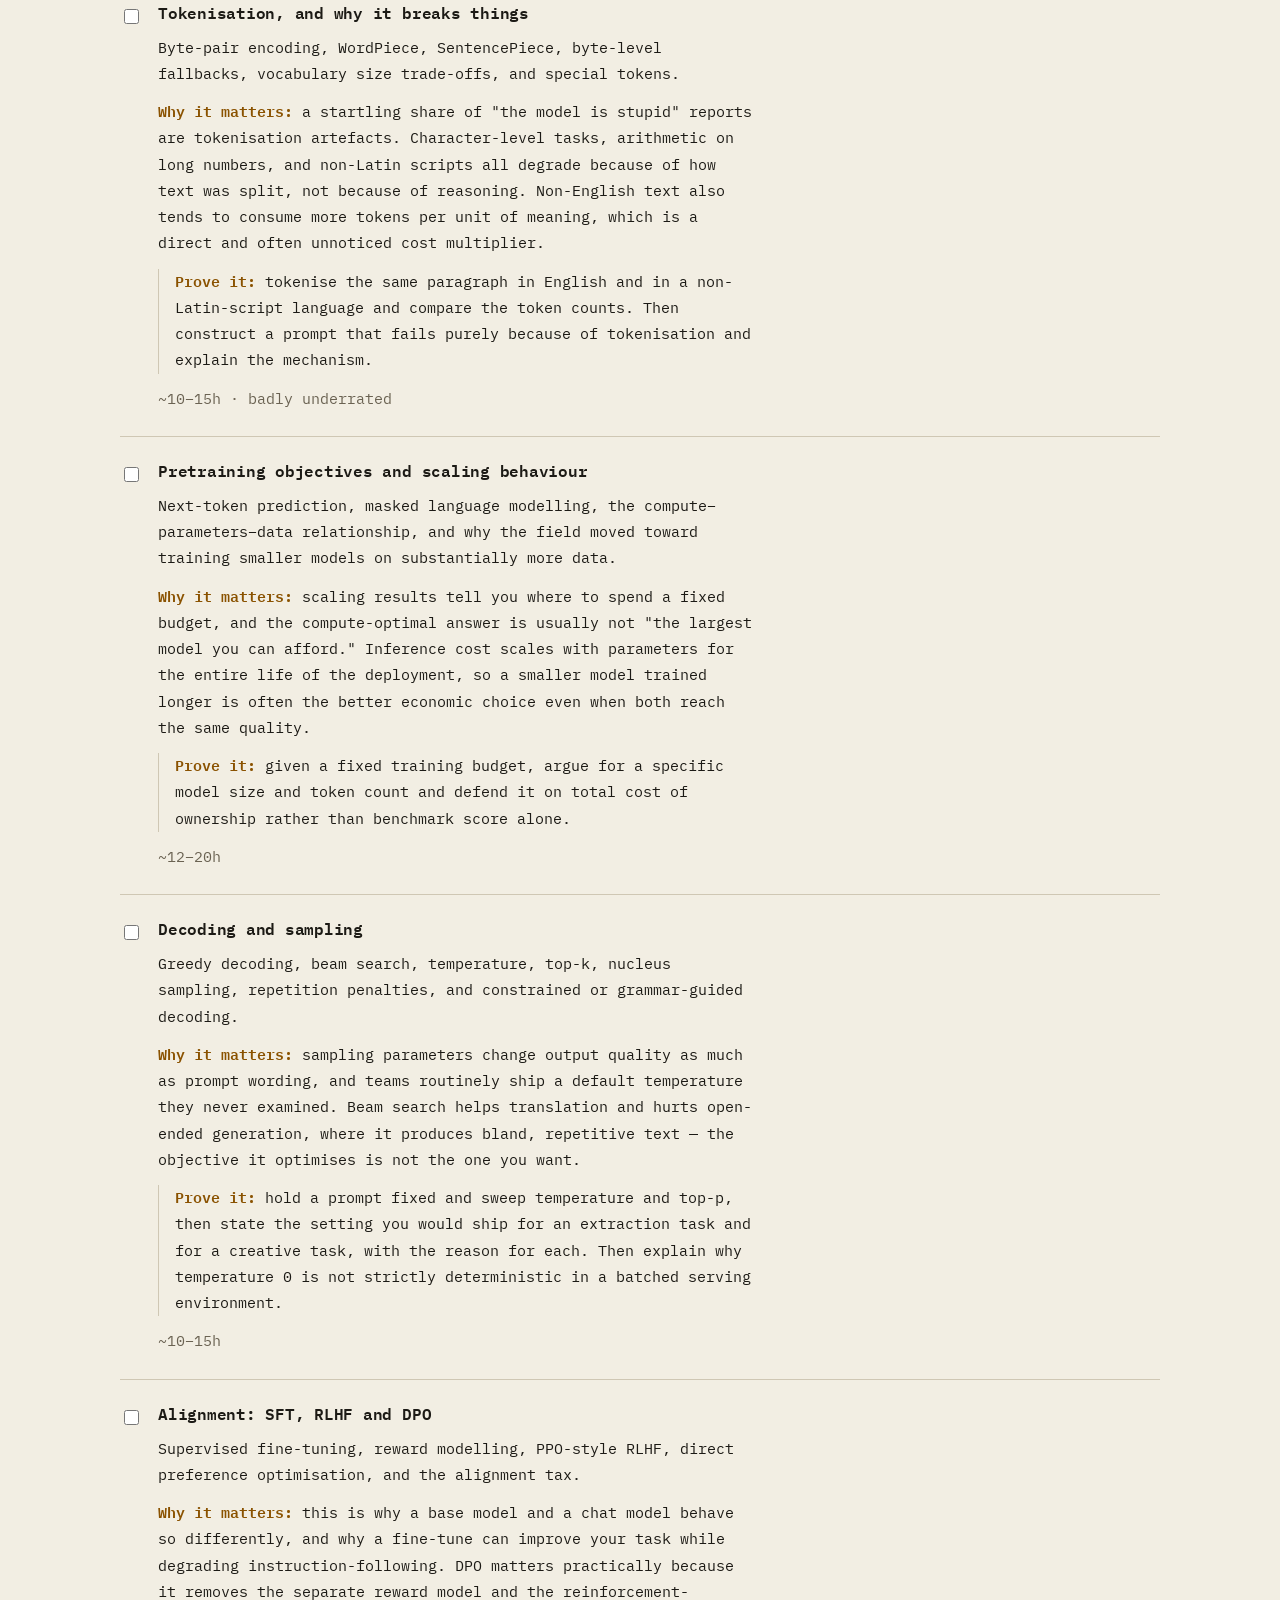
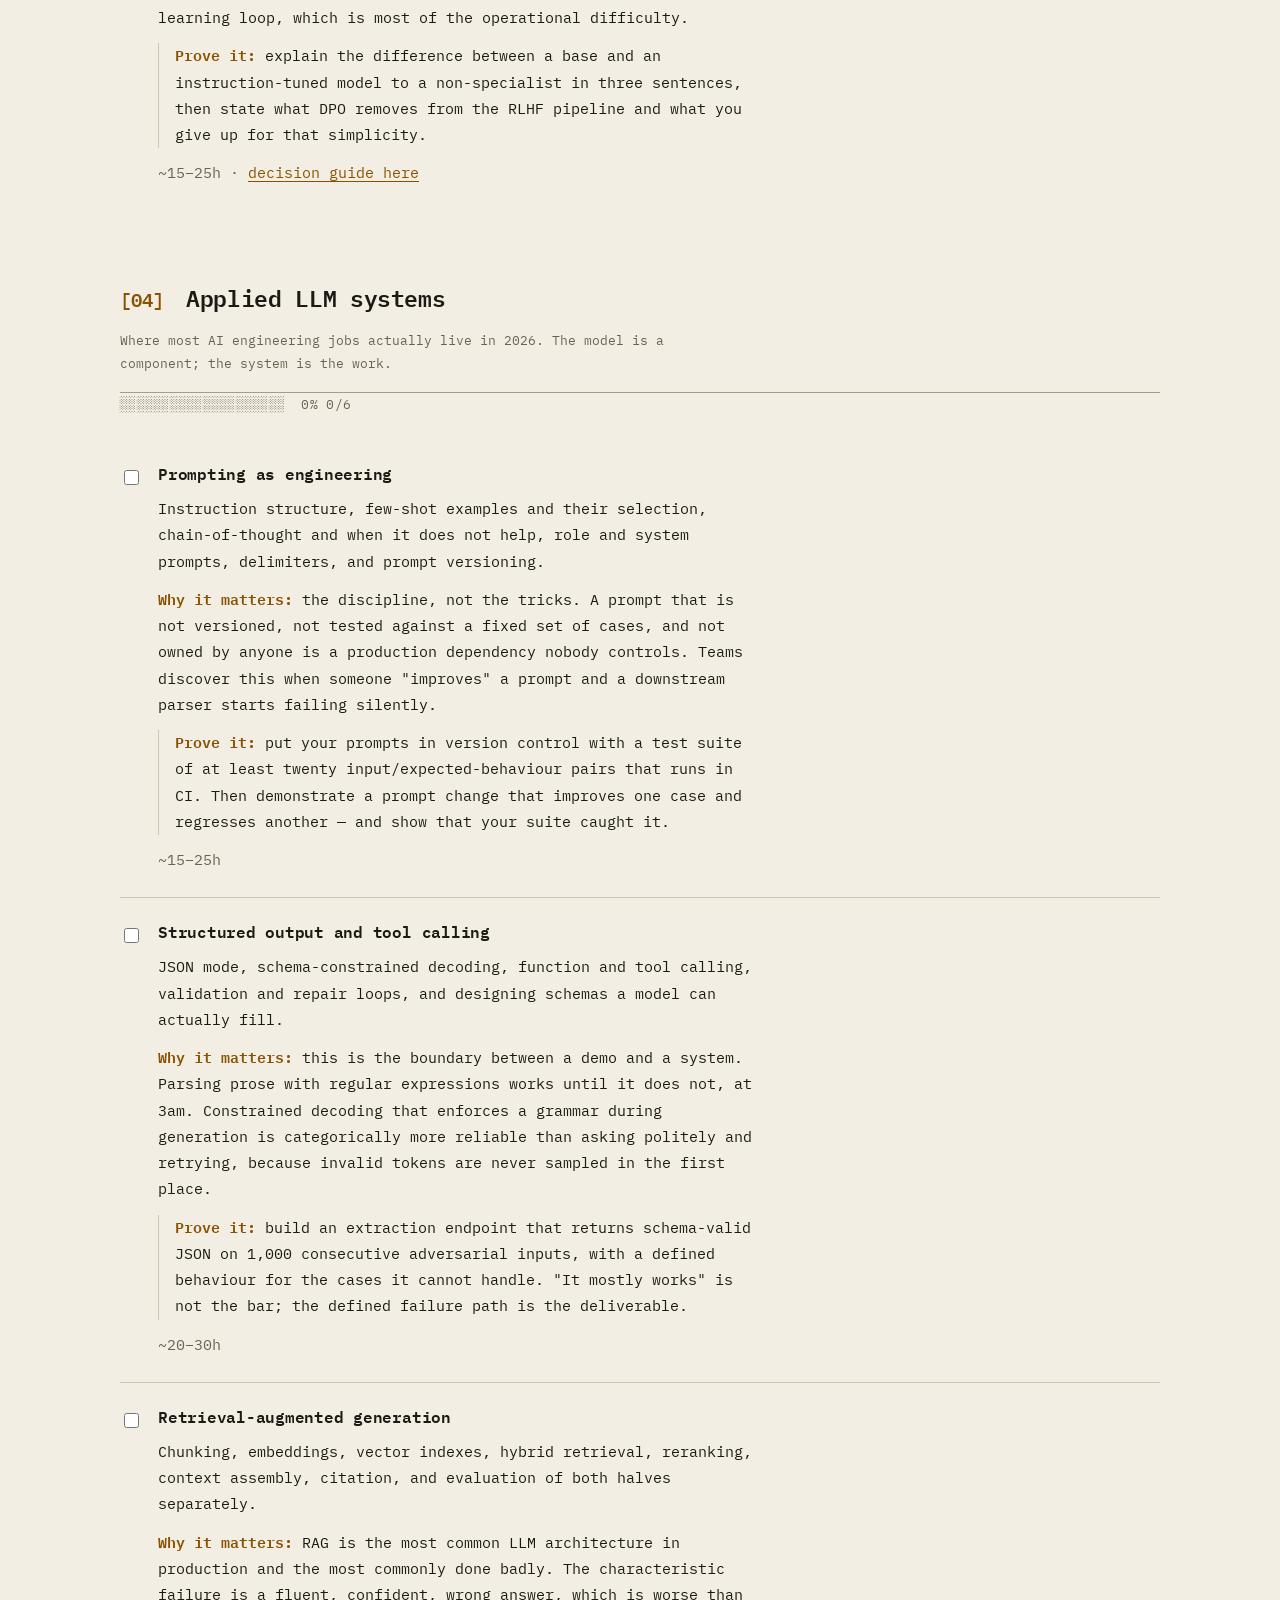
==== commit 0c73060a: "feat: three calculators, plus discoverability and a 404 page Calculators page: GPU memory and KV cac" ====
--- a/index.html
+++ b/index.html
@@ -28,6 +28,7 @@
 <link rel="stylesheet" href="https://fonts.googleapis.com/css2?family=IBM+Plex+Mono:ital,wght@0,400;0,500;0,600;1,400&display=swap">
 <link rel="stylesheet" href="./assets/css/site.css">
 <link rel="icon" href="./assets/img/favicon.svg" type="image/svg+xml">
+<script type="application/ld+json">{"@context":"https://schema.org","@type":"WebSite","name":"The AI/ML Engineering Handbook","description":"A staged roadmap, a RAG deep dive, 122 interview questions and a startup playbook — for people who ship machine learning systems, not notebooks. Free, no signup.","url":"https://ka1manov.github.io/ai-ml-handbook/","image":"https://ka1manov.github.io/ai-ml-handbook/assets/img/og-default.png","inLanguage":"en","author":{"@type":"Person","name":"@ka1manov","url":"https://x.com/ka1manov"},"publisher":{"@type":"Person","name":"@ka1manov","url":"https://x.com/ka1manov"},"license":"https://creativecommons.org/licenses/by/4.0/","isAccessibleForFree":true,"dateModified":"2026-09-20"}</script>
 </head>
 <body>
 <a class="sr-only" href="#main">Skip to content</a>
@@ -40,6 +41,7 @@
       <a href="./rag.html">rag</a>
       <a href="./interview.html">interview</a>
       <a href="./startups.html">startups</a>
+      <a href="./calculators.html">calculators</a>
       <a href="./tips.html">field-notes</a>
       <a href="./articles/index.html">articles</a>
     </nav>
@@ -55,6 +57,7 @@
       <a href="./rag.html">rag</a>
       <a href="./interview.html">interview</a>
       <a href="./startups.html">startups</a>
+      <a href="./calculators.html">calculators</a>
       <a href="./tips.html">field-notes</a>
       <a href="./articles/index.html">articles</a>
     </nav>
@@ -727,6 +730,7 @@
         <li><a href="./rag.html">rag</a></li>
         <li><a href="./interview.html">interview</a></li>
         <li><a href="./startups.html">startups</a></li>
+        <li><a href="./calculators.html">calculators</a></li>
         <li><a href="./tips.html">field-notes</a></li>
         <li><a href="./articles/index.html">articles</a></li>
       </ul>
@@ -736,7 +740,8 @@
       <ul>
         <li><a href="https://x.com/ka1manov" rel="noopener" target="_blank">follow on X</a></li>
         <li><a href="./index.html#how-to-use">how to use this</a></li>
-        <li><span class="meta">prose CC BY 4.0<br>code MIT</span></li>
+        <li><a href="https://github.com/ka1manov/ai-ml-handbook" rel="noopener" target="_blank">source on GitHub</a></li>
+        <li><span class="meta">updated 2026-09-20<br>prose CC BY 4.0 · code MIT</span></li>
       </ul>
     </div>
   </div>
--- a/assets/css/site.css
+++ b/assets/css/site.css
@@ -787,6 +787,119 @@
 .tip__n { flex: none; color: var(--text-dim); font-size: var(--step--1); width: 3ch; }
 .tip__body { min-width: 0; max-width: 66ch; font-size: var(--step-body); line-height: 1.8; }
 .tip__body b { display: block; color: var(--text); font-size: var(--step-0); margin-bottom: var(--sp-2); }
+
+/* --------------------------------------------------------------------------
+   17b. Calculators — inputs left, live readout right
+   -------------------------------------------------------------------------- */
+.calc {
+  display: grid;
+  gap: var(--sp-5);
+  margin-top: var(--sp-5);
+  align-items: start;
+}
+@media (min-width: 860px) { .calc { grid-template-columns: 1fr 1fr; } }
+
+.calc__panel { border: 1px solid var(--border); background: var(--bg-raised); }
+.calc__head {
+  display: flex;
+  align-items: center;
+  justify-content: space-between;
+  gap: var(--sp-3);
+  padding: var(--sp-2) var(--sp-4);
+  border-bottom: 1px solid var(--border);
+  background: var(--bg-inset);
+  font-size: var(--micro);
+  color: var(--text-dim);
+}
+.calc__head b { color: var(--accent); font-weight: 400; }
+.calc__body { padding: var(--sp-4); }
+
+/* inputs */
+.calc__field { margin-bottom: var(--sp-4); }
+.calc__field:last-child { margin-bottom: 0; }
+.calc__label {
+  display: block;
+  font-size: var(--micro);
+  color: var(--text-dim);
+  margin-bottom: var(--sp-2);
+}
+.calc__label .hint { color: var(--graph); }
+.calc__row { display: grid; gap: var(--sp-3); }
+@media (min-width: 480px) { .calc__row--2 { grid-template-columns: 1fr 1fr; } }
+
+.calc input[type="number"],
+.calc input[type="text"],
+.calc select {
+  width: 100%;
+  font-family: var(--font-mono);
+  font-size: var(--step--1);
+  color: var(--text);
+  background: var(--bg-inset);
+  border: 1px solid var(--border);
+  padding: var(--sp-2) var(--sp-3);
+  line-height: 1.6;
+}
+.calc select { cursor: pointer; }
+.calc input:focus-visible, .calc select:focus-visible { border-color: var(--accent); }
+
+/* segmented choice */
+.seg { display: flex; flex-wrap: wrap; gap: var(--sp-2); }
+.seg button {
+  flex: 1 1 auto;
+  min-width: 68px;
+  font-family: var(--font-mono);
+  font-size: var(--micro);
+  color: var(--text-dim);
+  background: var(--bg-inset);
+  border: 1px solid var(--border);
+  padding: var(--sp-2) var(--sp-2);
+  cursor: pointer;
+  line-height: 1.6;
+}
+.seg button:hover { color: var(--accent); }
+.seg button[aria-pressed="true"] {
+  color: var(--accent);
+  border-color: var(--accent);
+  background: var(--accent-soft);
+}
+
+/* readout */
+.out { font-size: var(--step--1); }
+.out__row {
+  display: flex;
+  align-items: baseline;
+  justify-content: space-between;
+  gap: var(--sp-3);
+  padding: var(--sp-2) 0;
+  border-bottom: 1px solid var(--border);
+}
+.out__row:last-child { border-bottom: 0; }
+.out__k { color: var(--text-dim); font-size: var(--micro); }
+.out__v { color: var(--accent); font-weight: 600; text-align: right; white-space: nowrap; }
+.out__v small { color: var(--text-dim); font-weight: 400; font-size: var(--micro); margin-left: var(--sp-2); }
+.out__row--total { border-top: 1px solid var(--graph); border-bottom: 0; margin-top: var(--sp-2); padding-top: var(--sp-3); }
+.out__row--total .out__k { color: var(--text); }
+.out__v--ok { color: var(--ok); }
+.out__v--warn { color: var(--warn); }
+.out__note {
+  margin-top: var(--sp-4);
+  padding-top: var(--sp-3);
+  border-top: 1px solid var(--border);
+  font-size: var(--micro);
+  color: var(--text-dim);
+  line-height: 1.65;
+}
+
+/* tiny bar for share-of-cost */
+.share { display: flex; height: 6px; border: 1px solid var(--border); margin-top: var(--sp-2); }
+.share i { display: block; height: 100%; }
+.share i:first-child { background: var(--accent); }
+.share i:last-child { background: var(--graph); }
+.share-key { display: flex; gap: var(--sp-4); margin-top: var(--sp-2); font-size: var(--micro); color: var(--text-dim); }
+.share-key b { font-weight: 400; }
+.share-key i { display: inline-block; width: 8px; height: 8px; margin-right: 4px; }
+.share-key .a { background: var(--accent); }
+.share-key .b { background: var(--graph); }
 
 /* --------------------------------------------------------------------------
    18. Diagrams
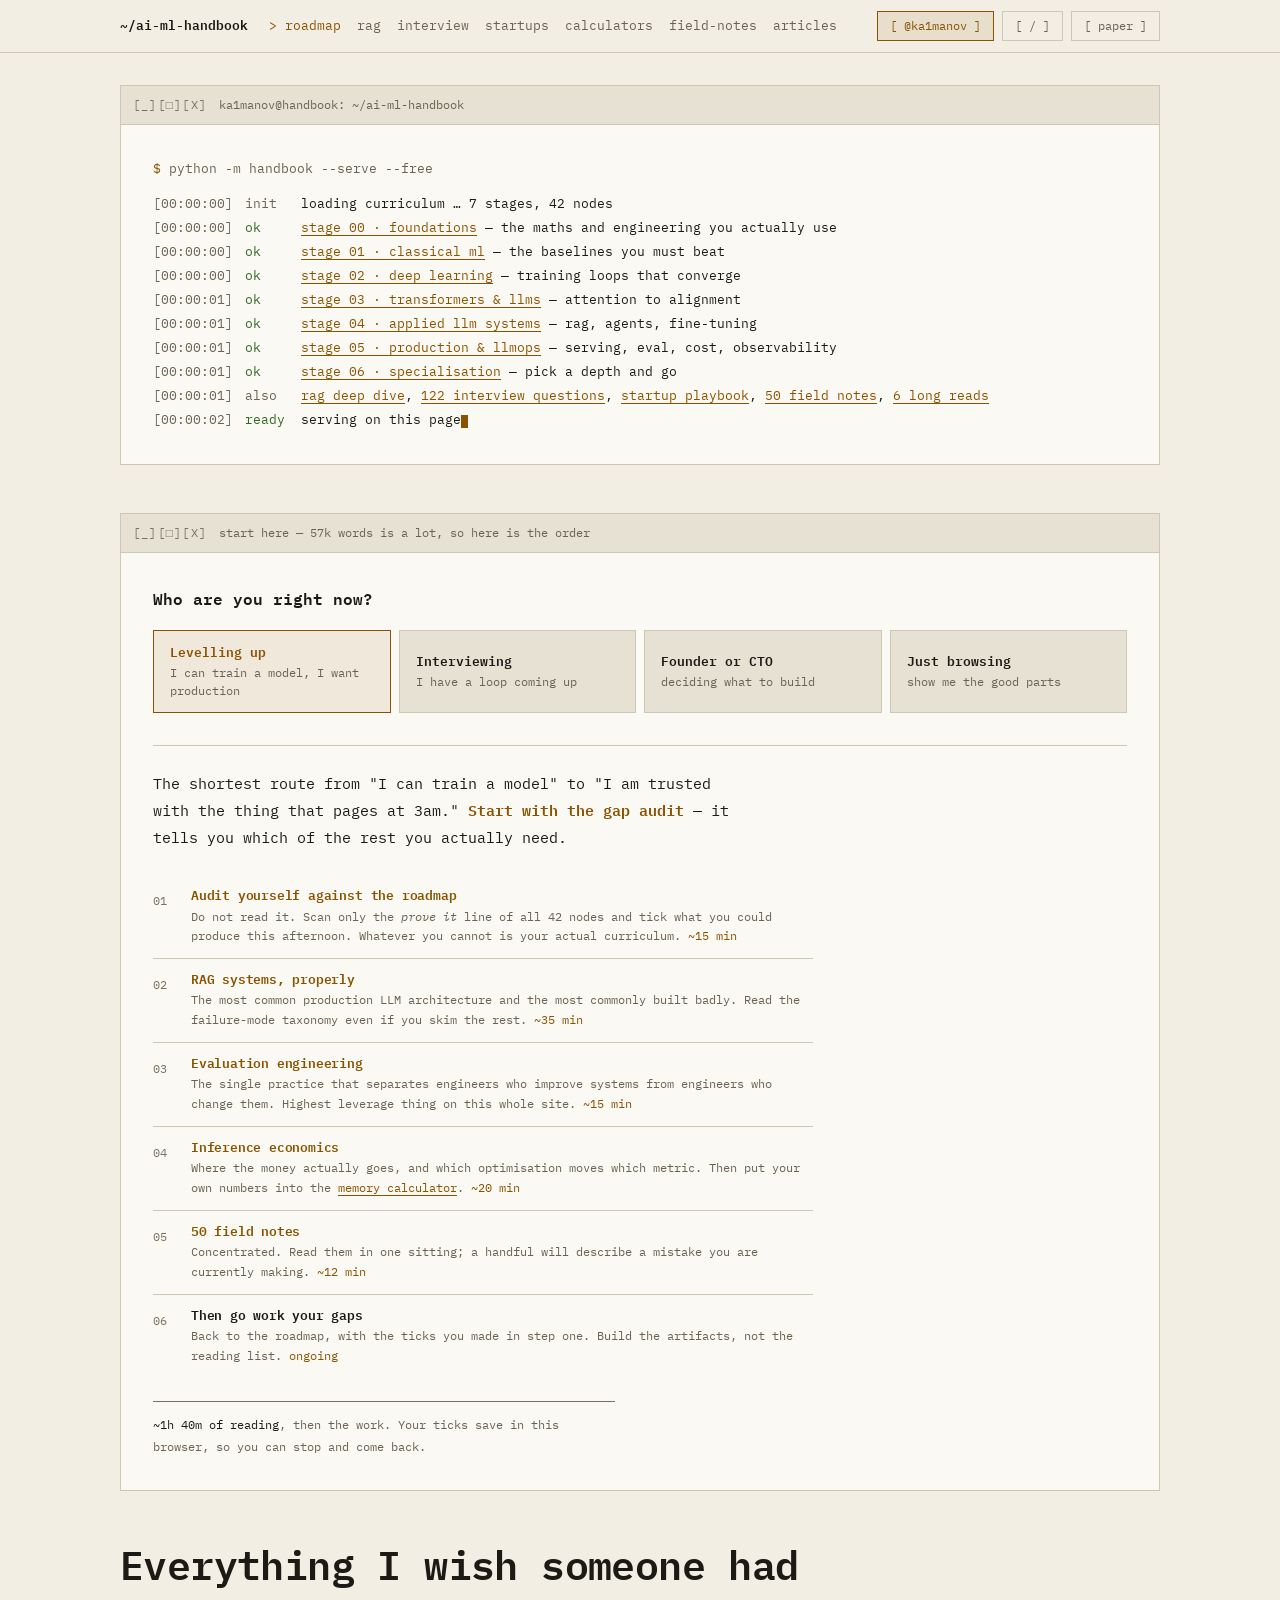
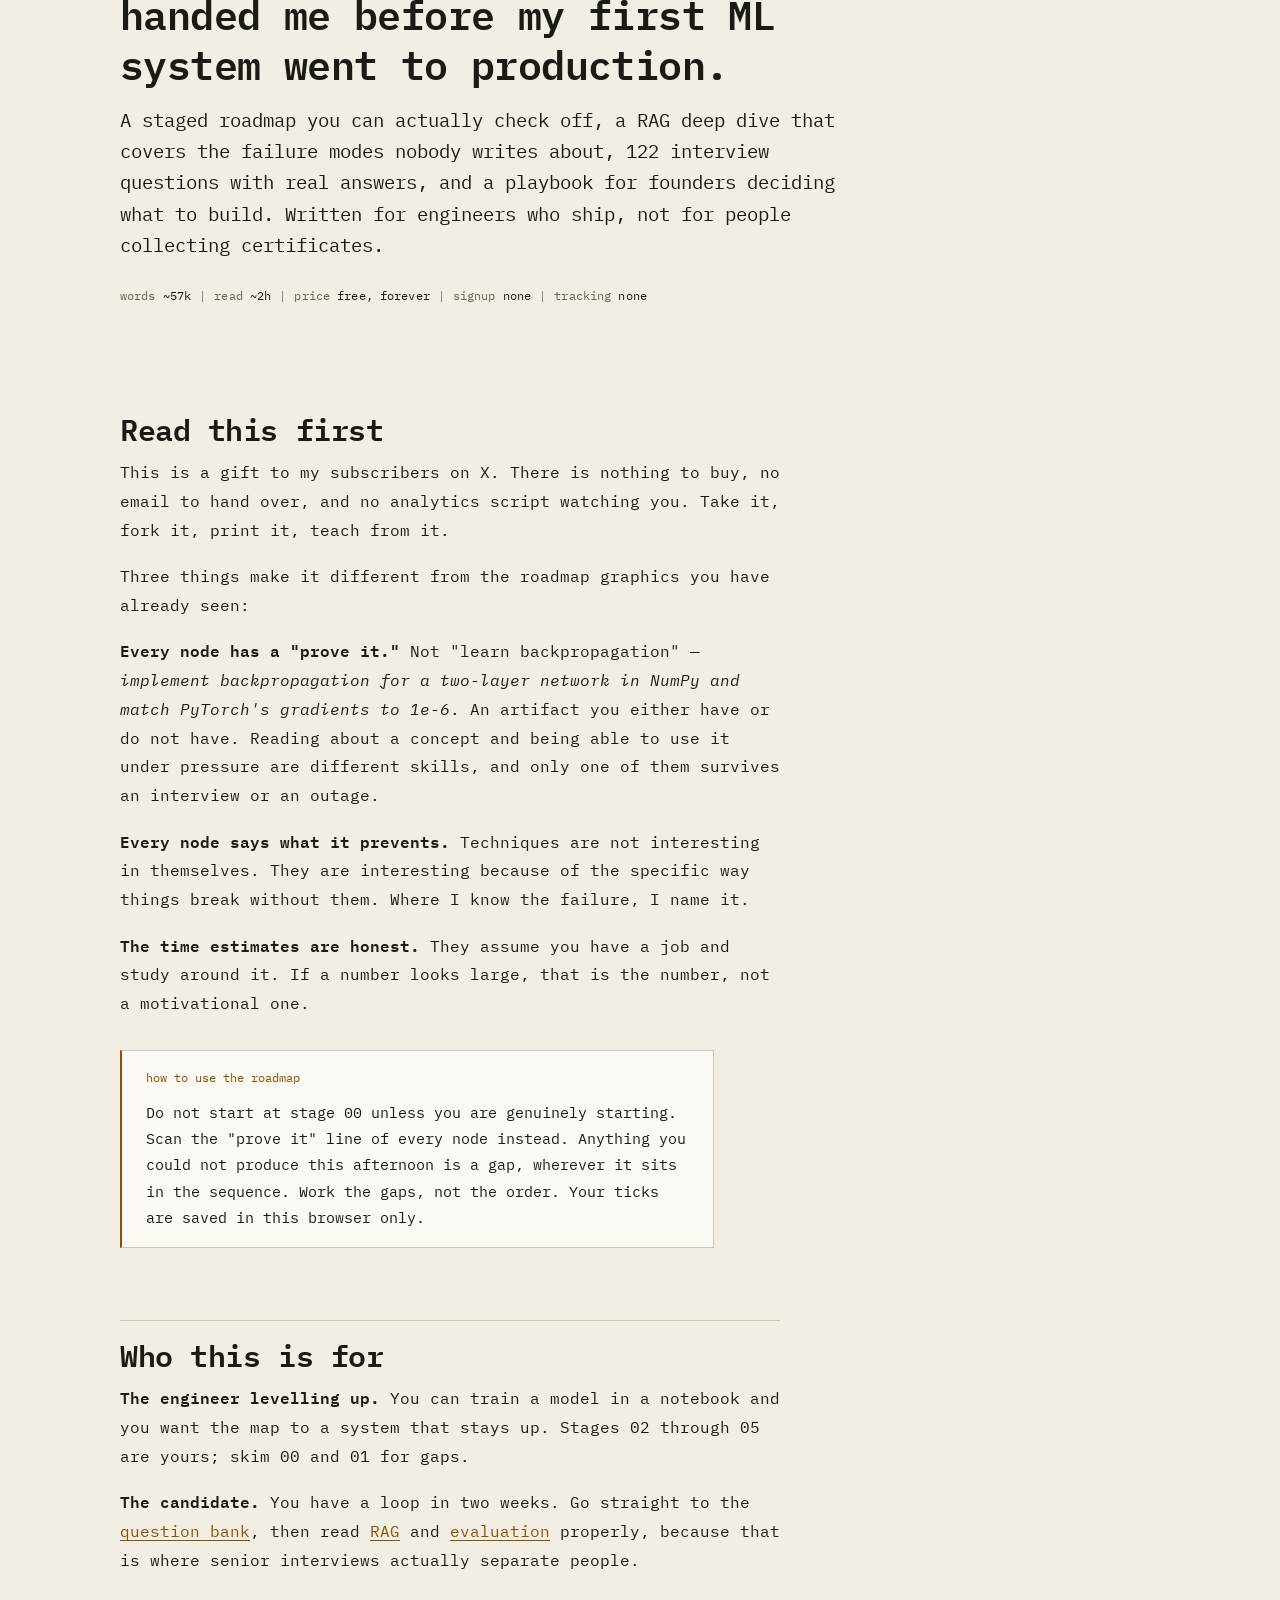
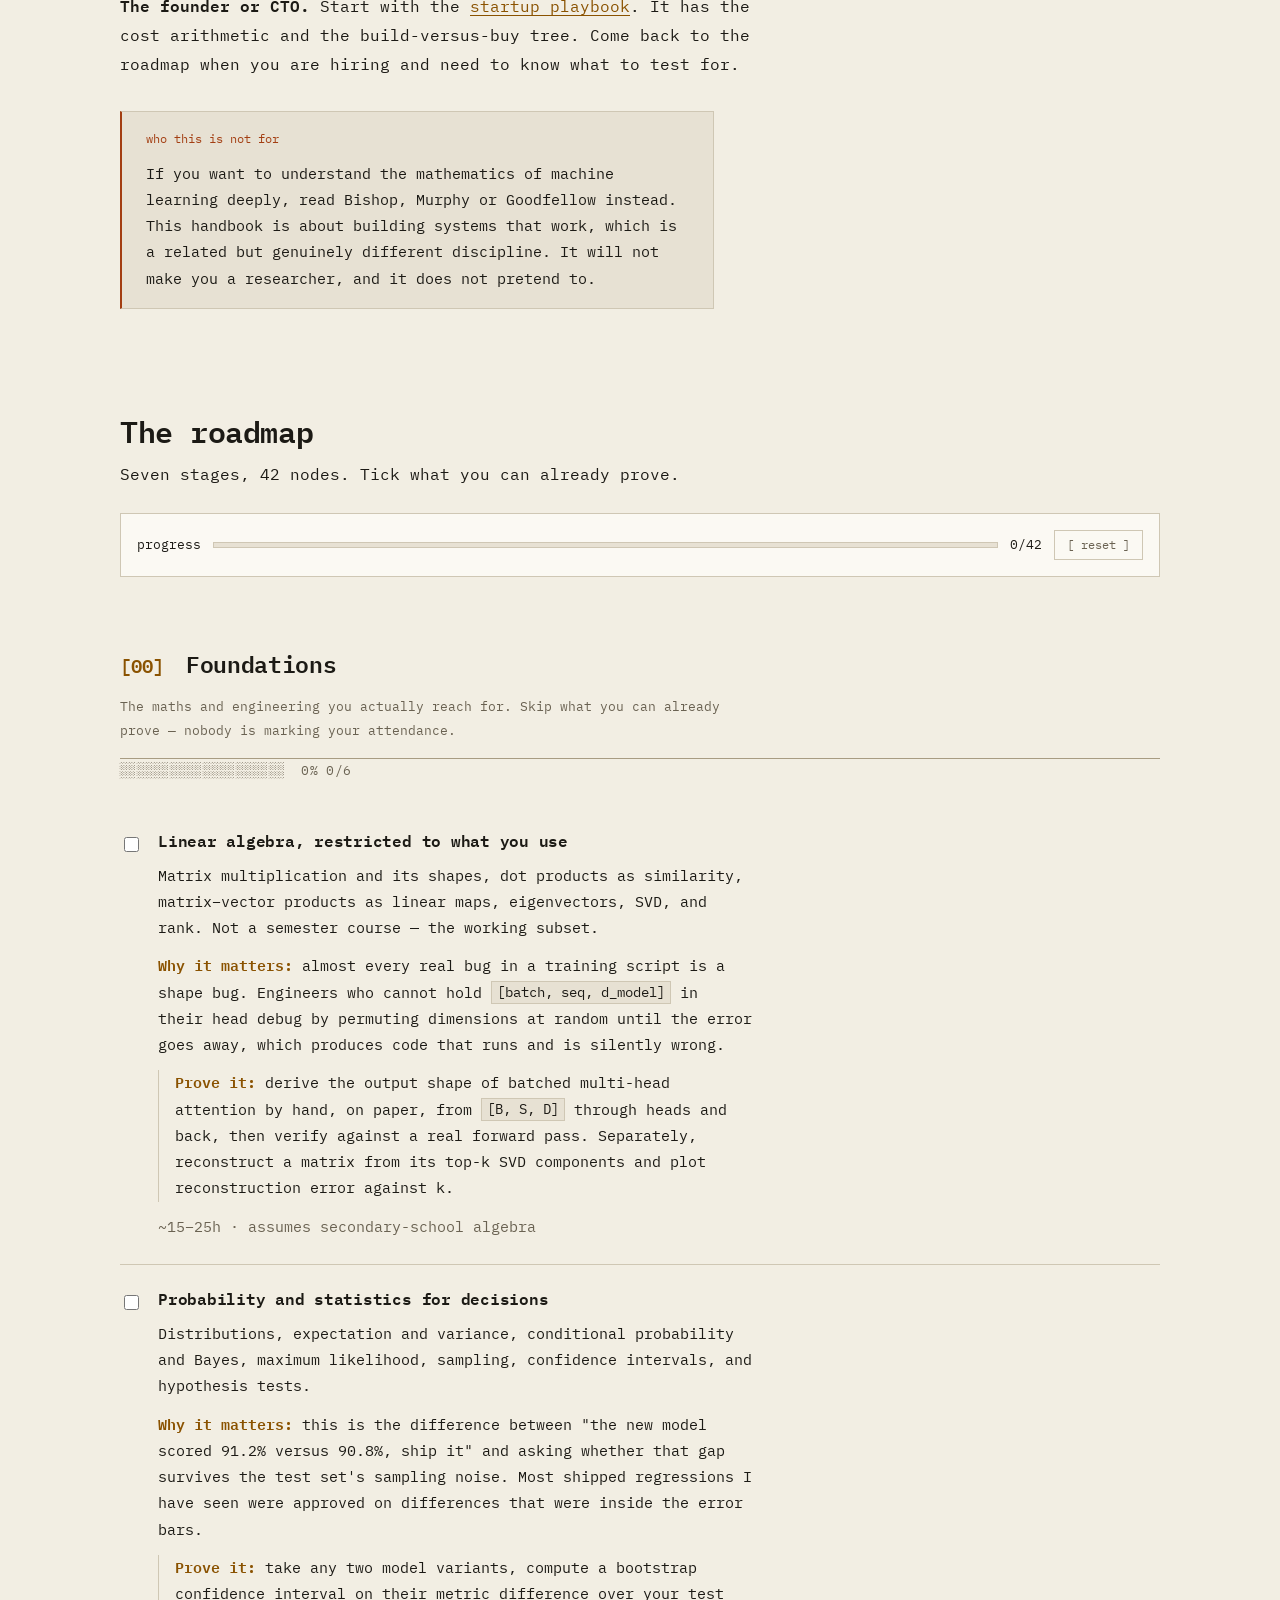
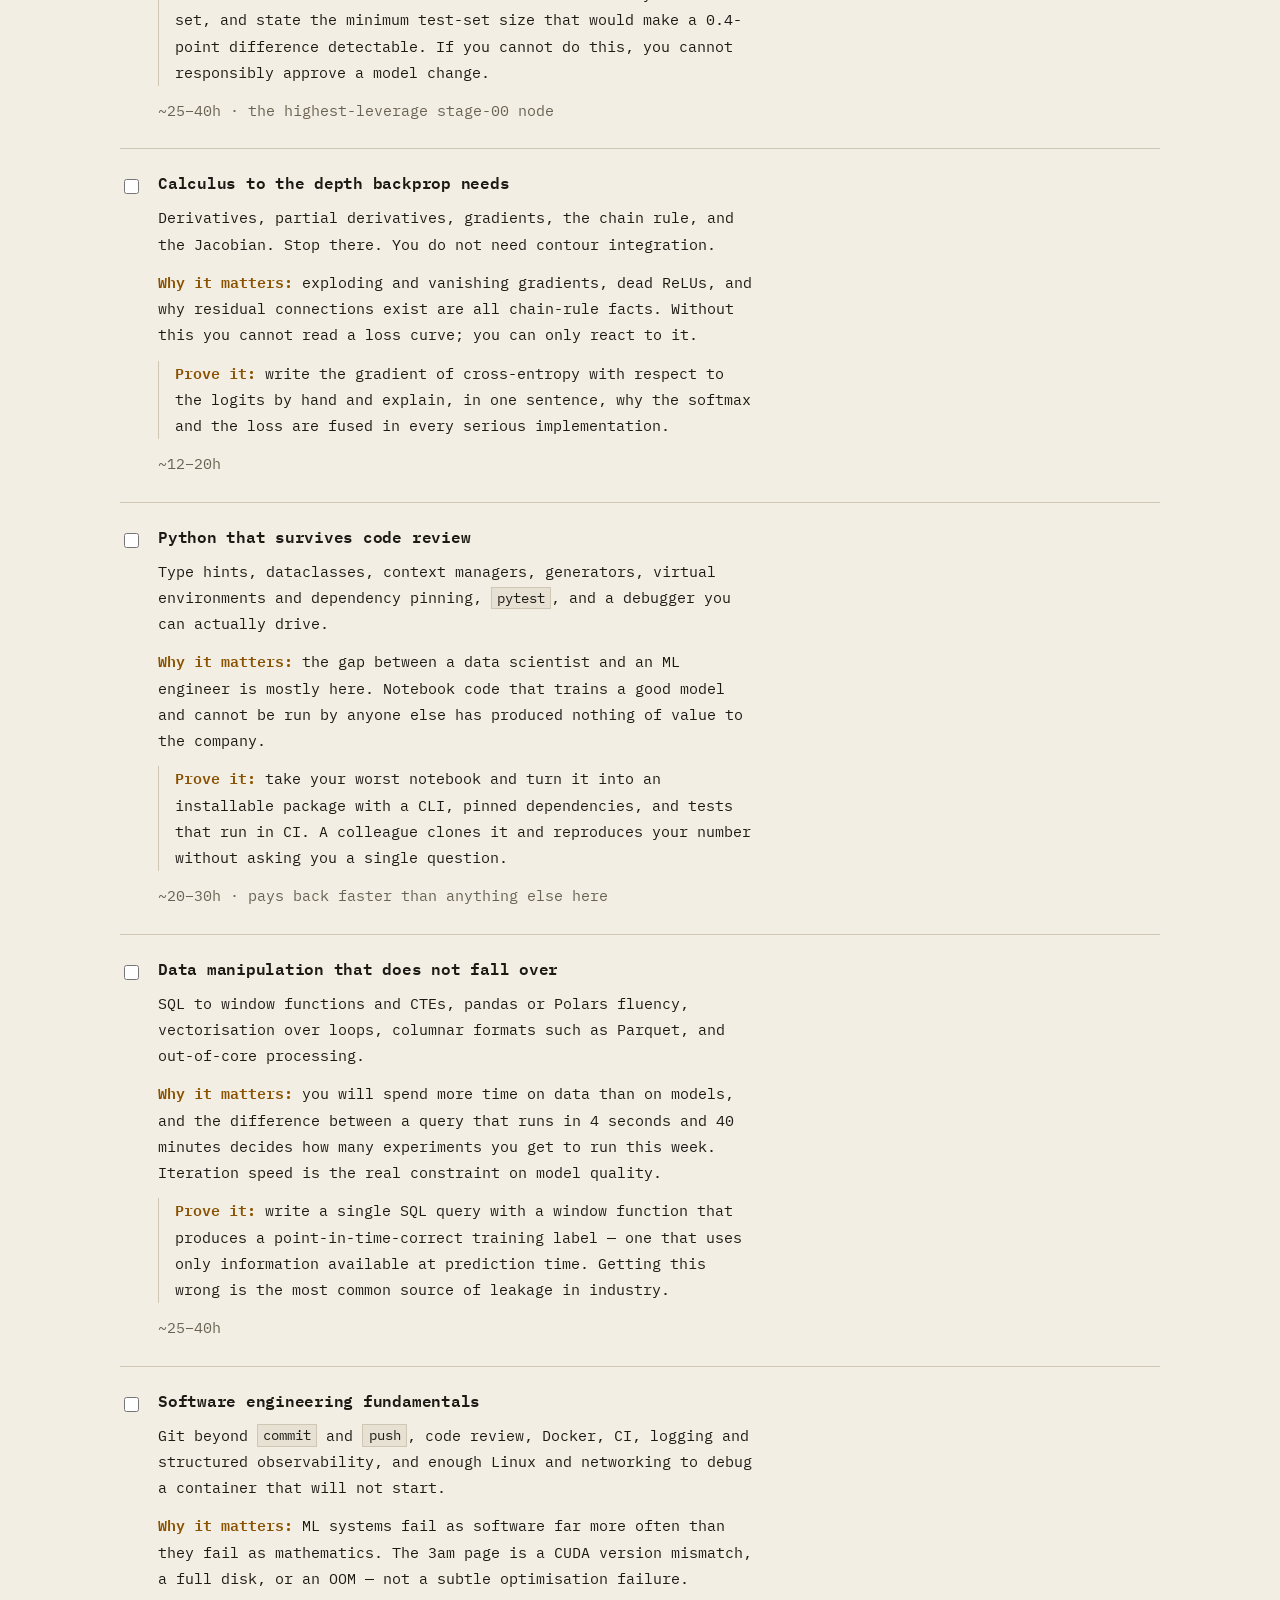
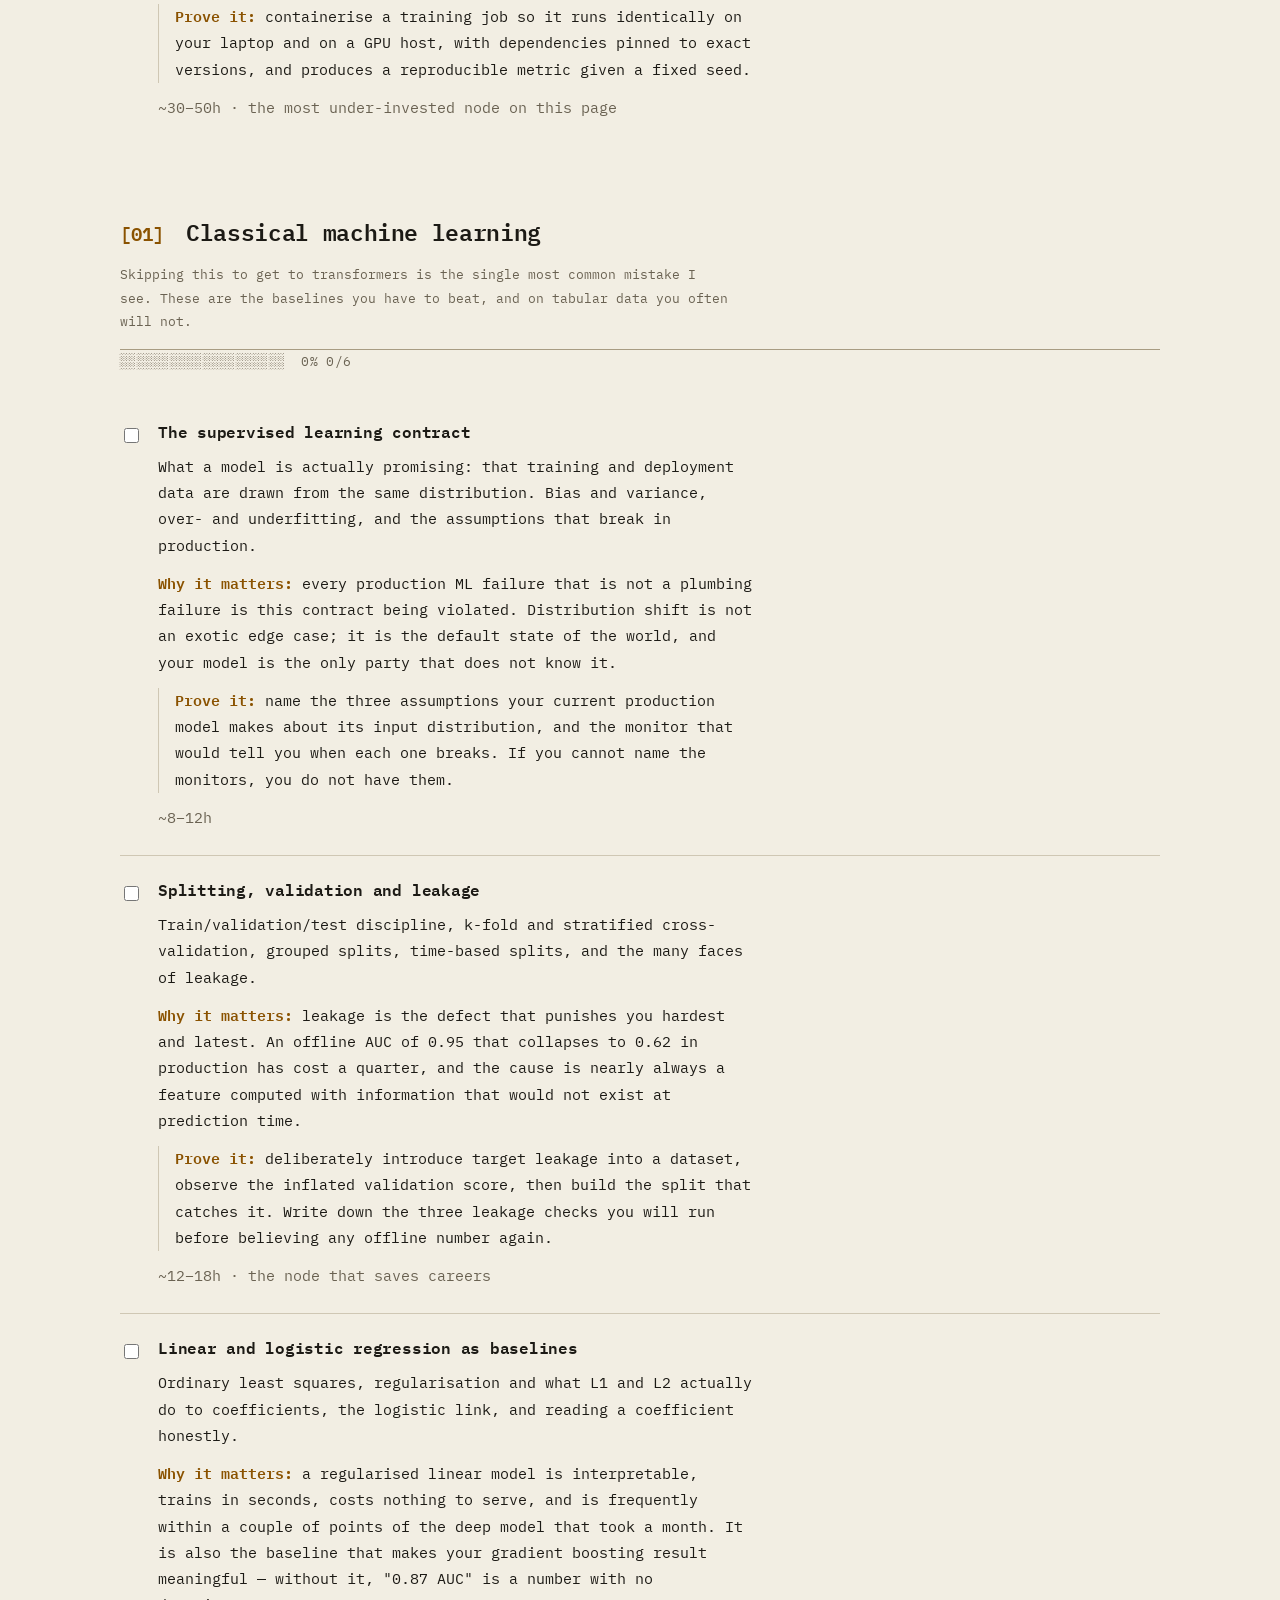
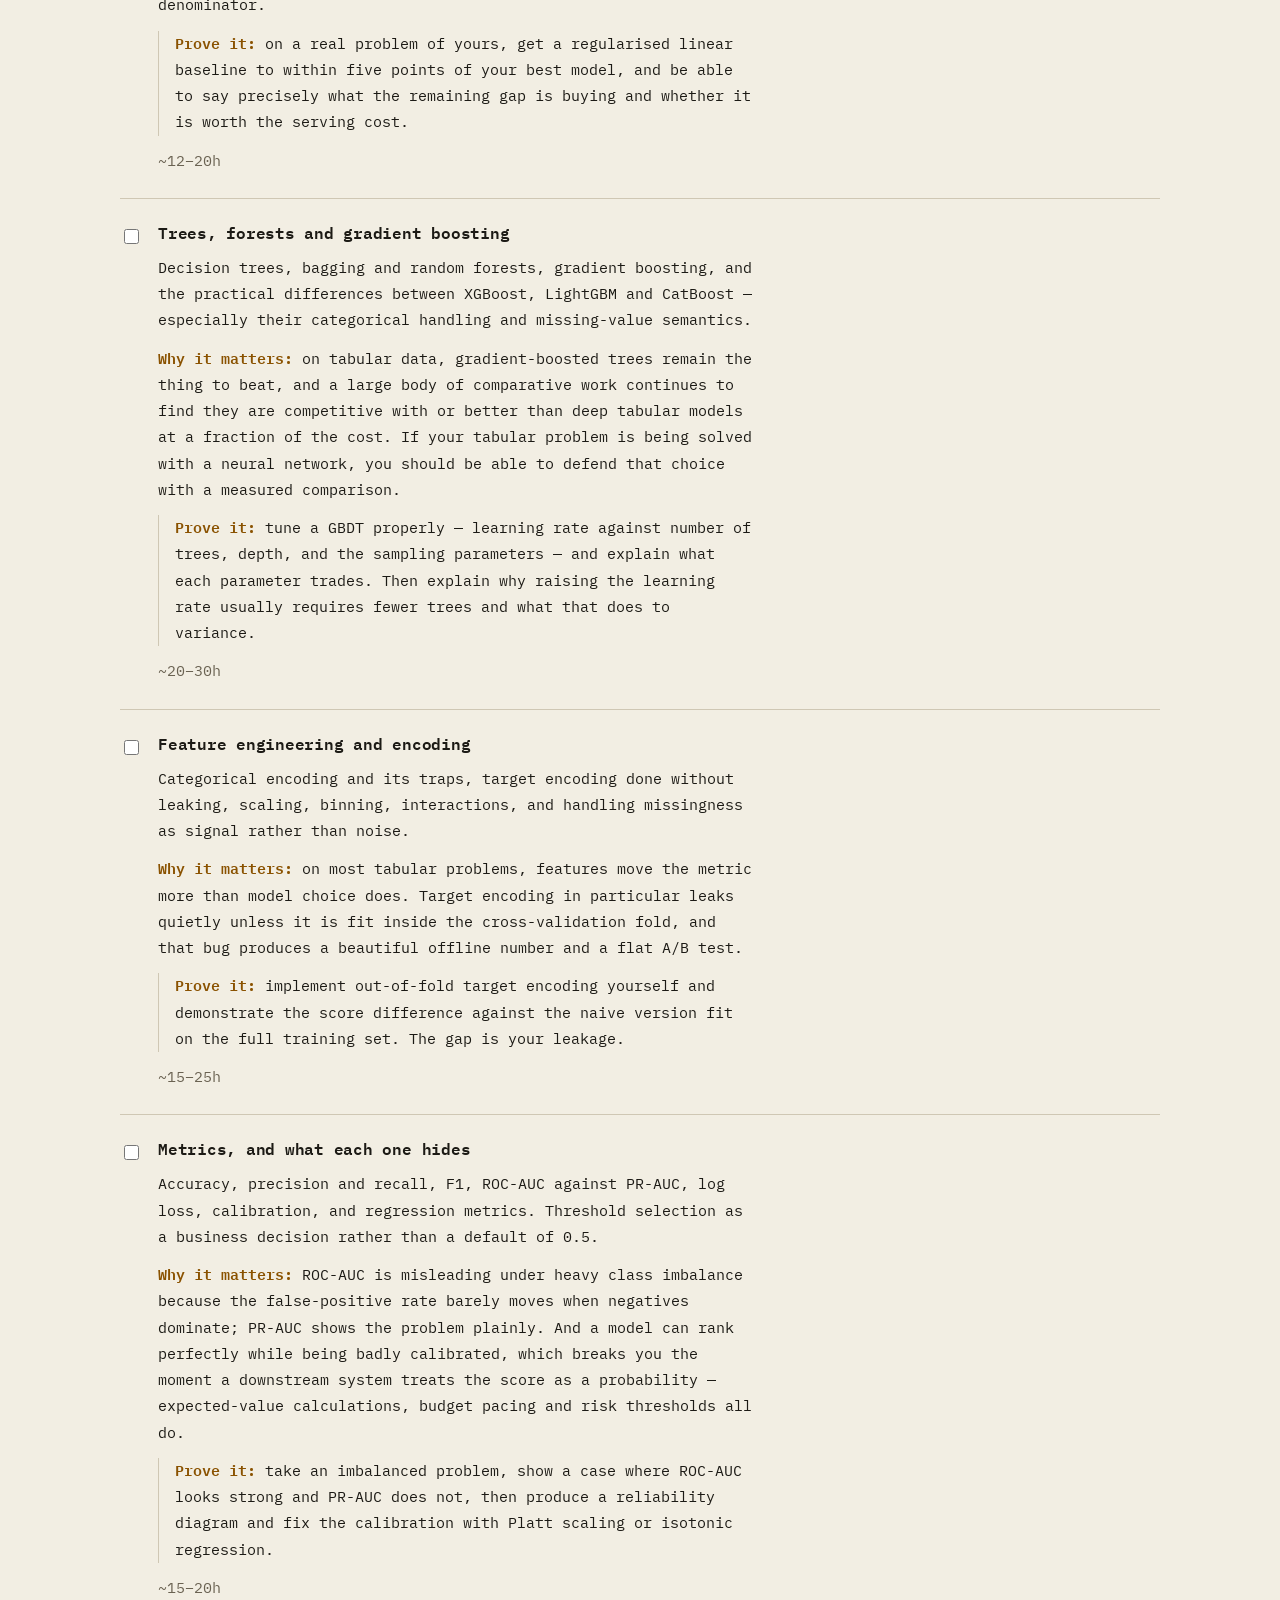
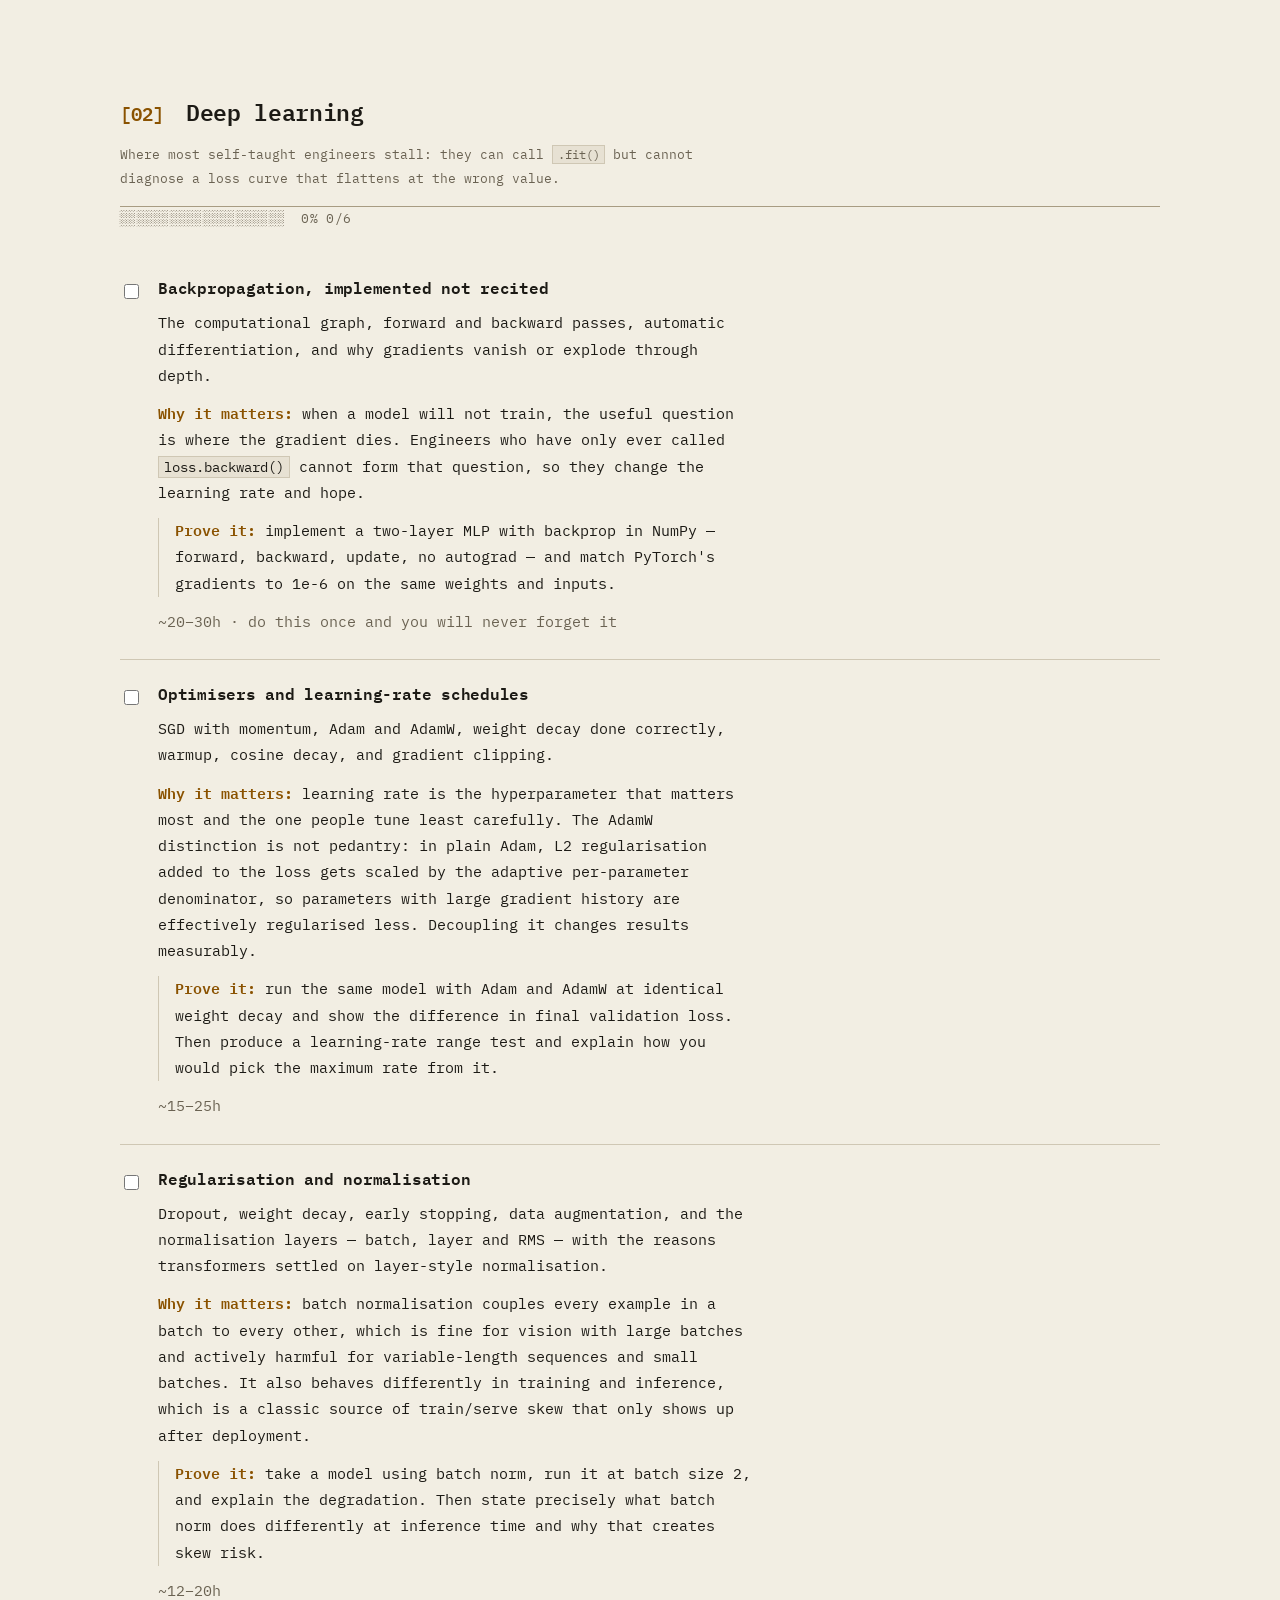
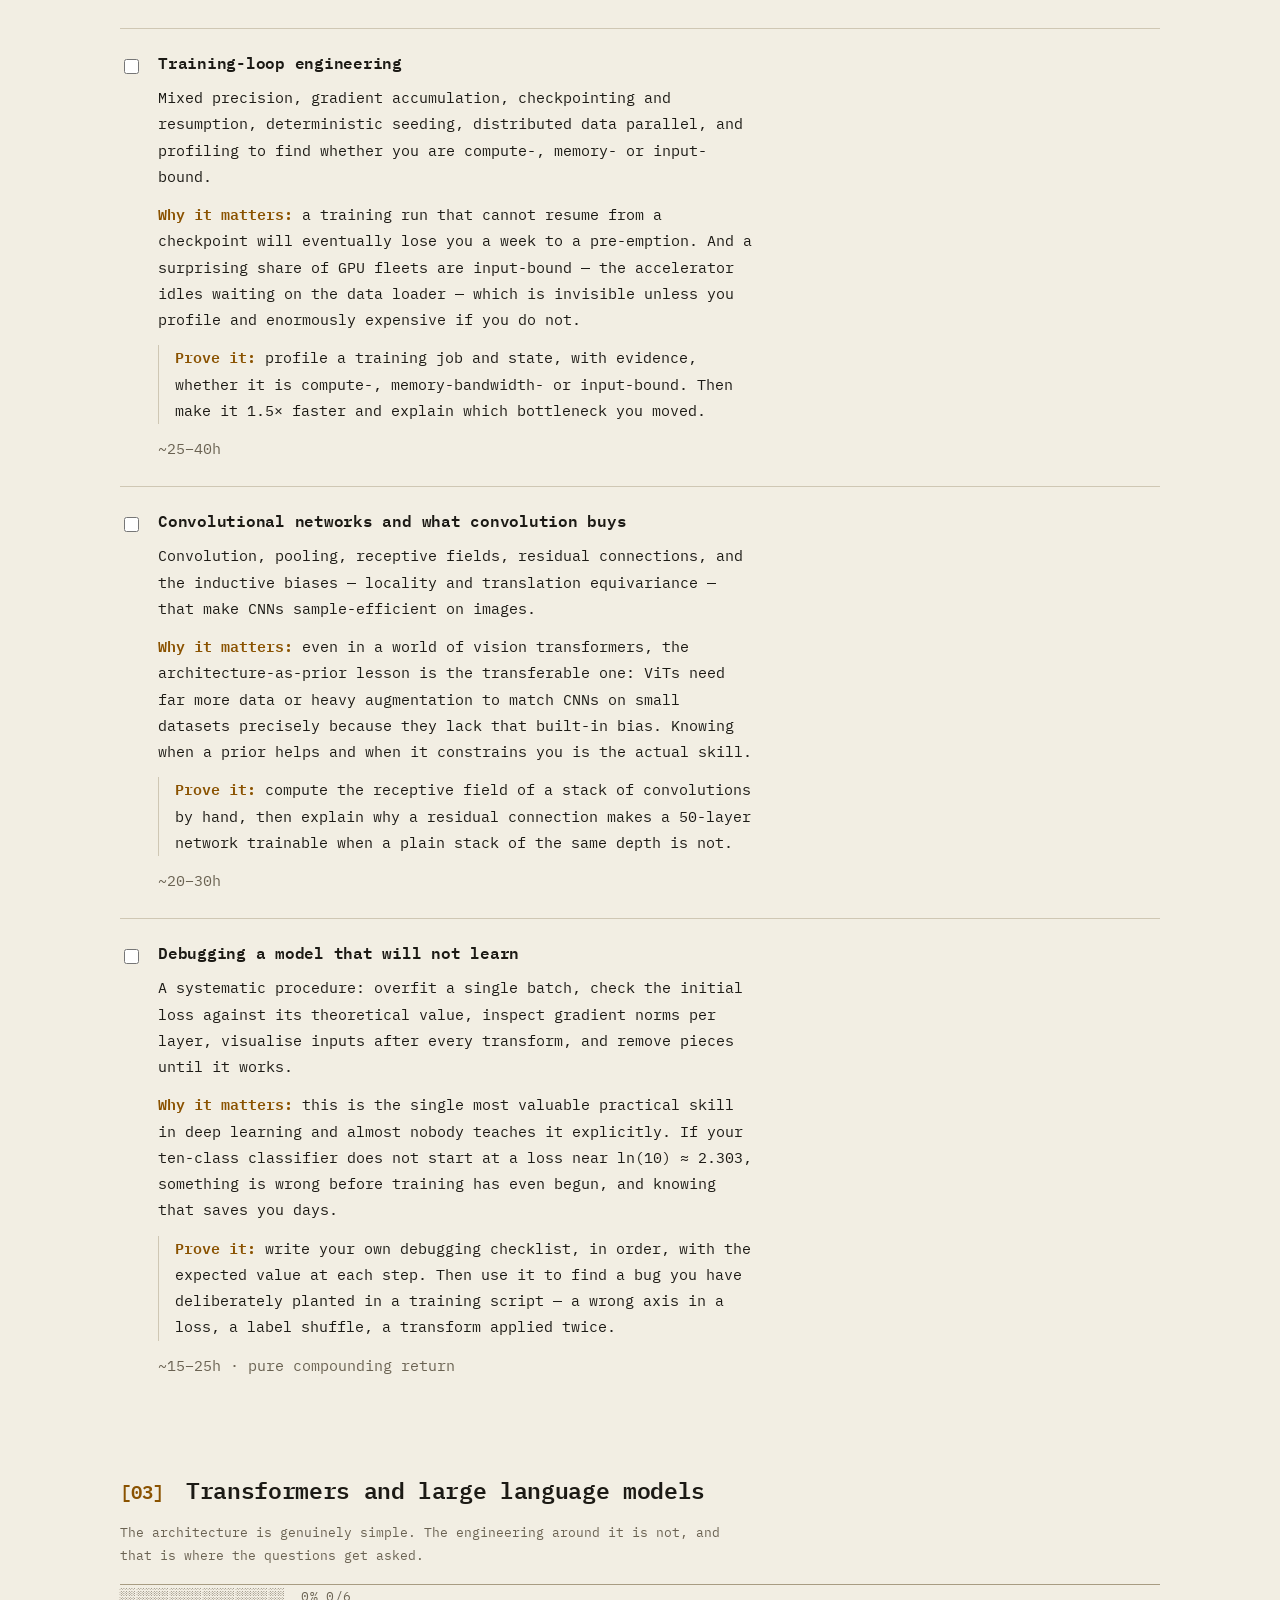
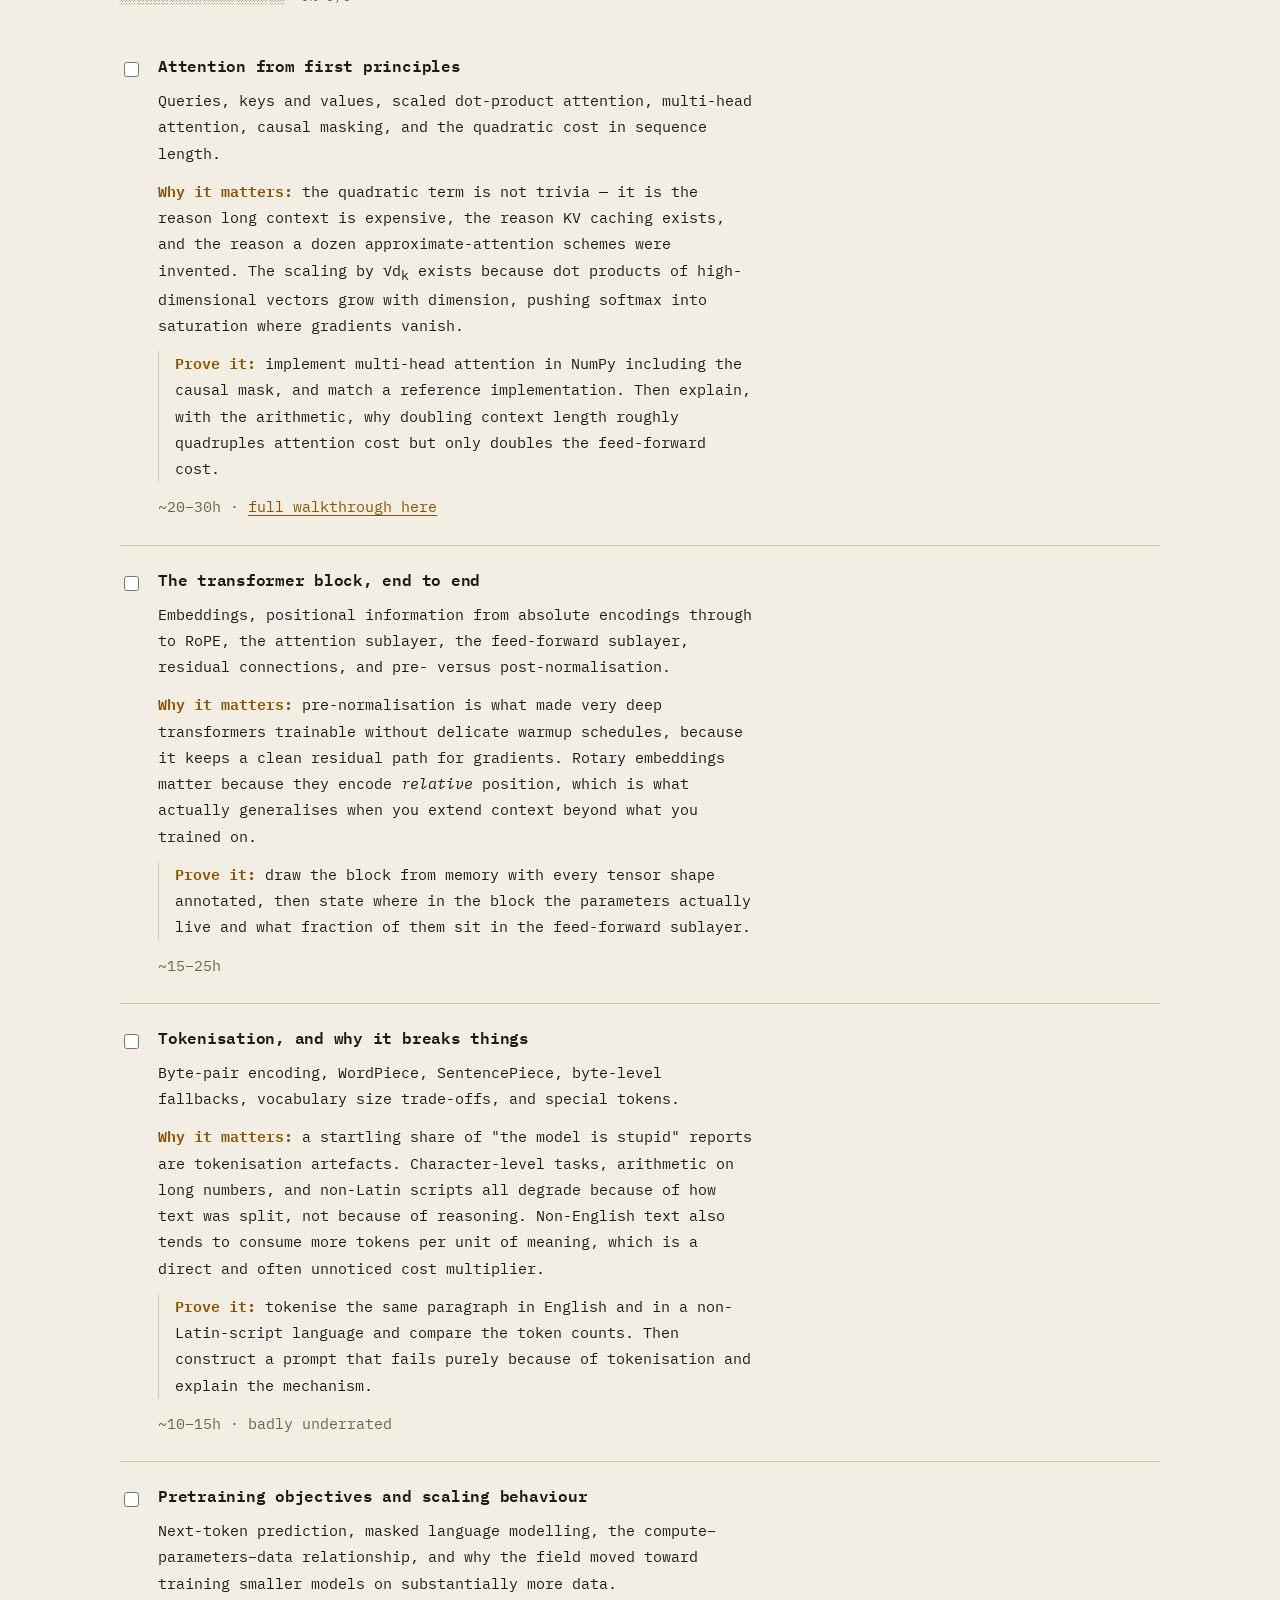
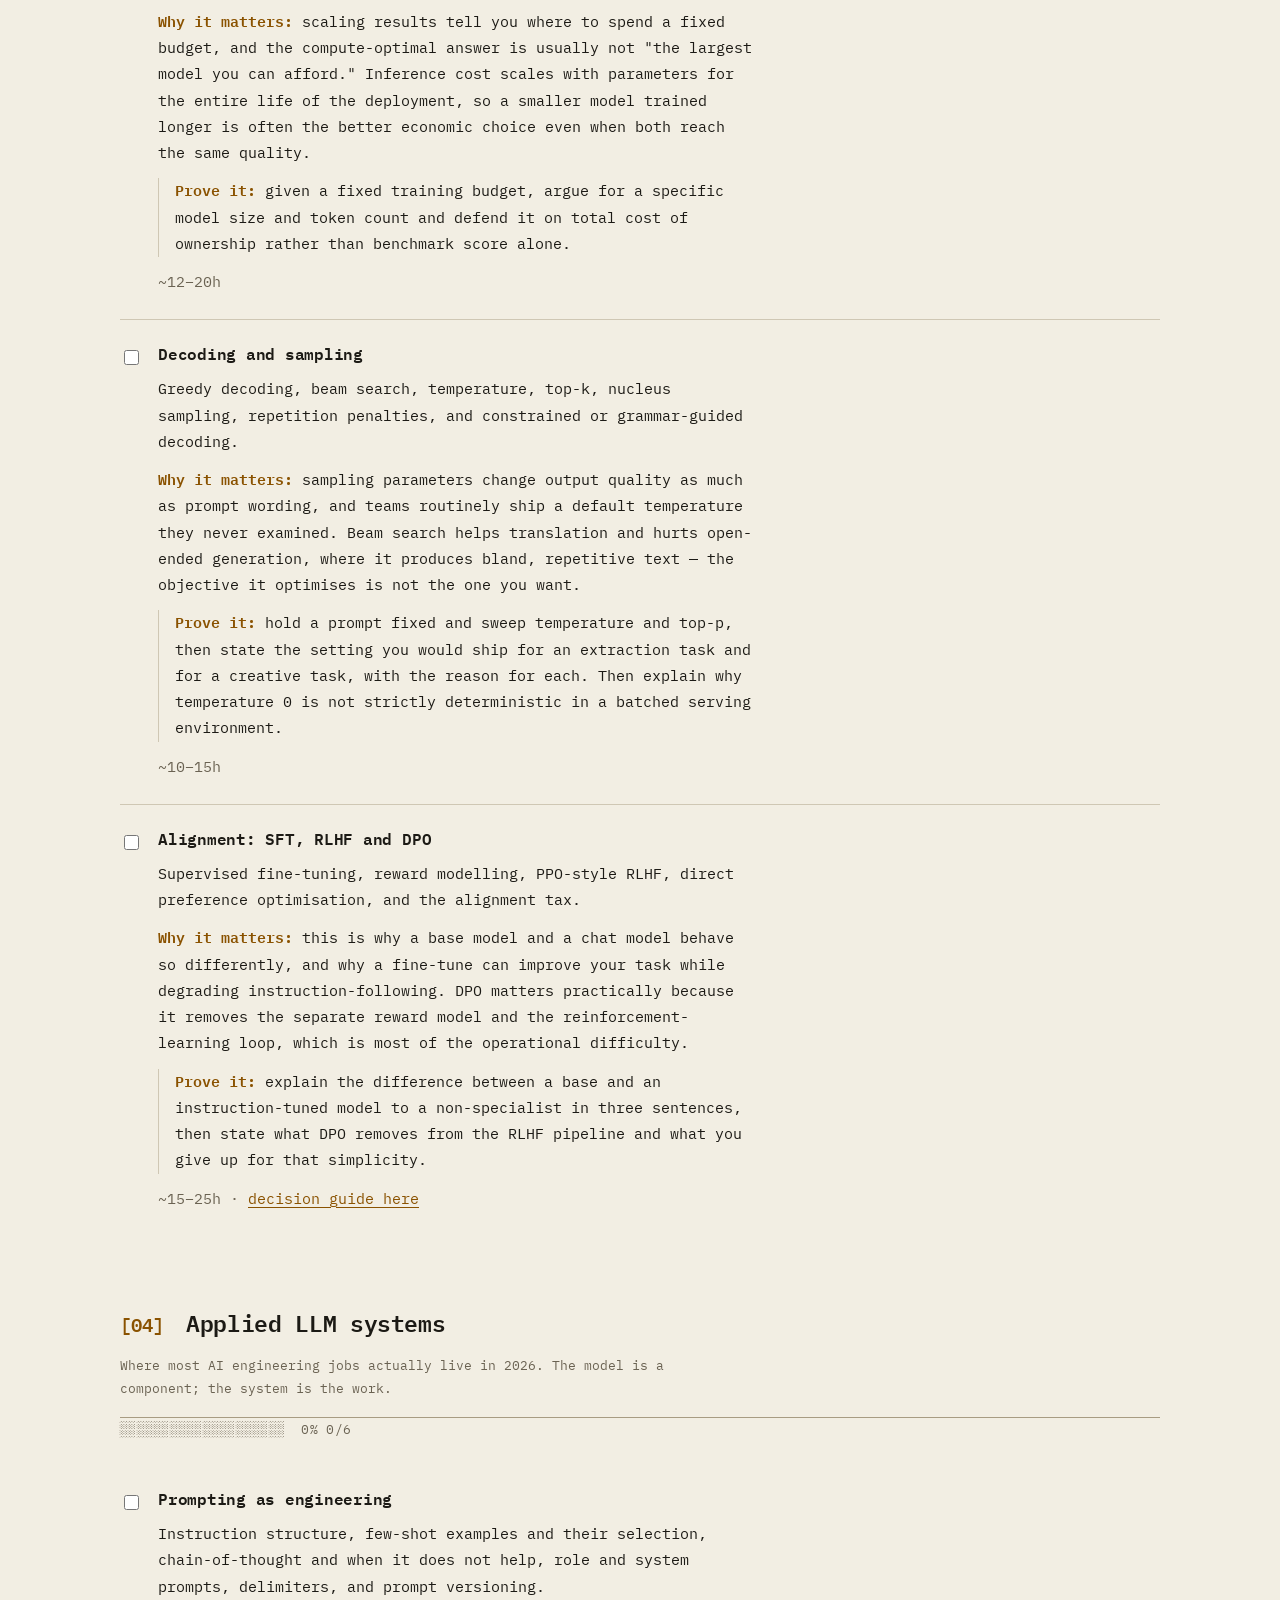
==== commit 85623717: "feat: start-here router and a persistent follow link The router asks who you are and gives an ordere" ====
--- a/index.html
+++ b/index.html
@@ -46,6 +46,7 @@
       <a href="./articles/index.html">articles</a>
     </nav>
     <div class="topbar__tools">
+      <a class="btn btn--follow" href="https://x.com/ka1manov" rel="me noopener" target="_blank">[ @ka1manov ]</a>
       <button class="btn" type="button" data-search-open aria-label="Search the handbook">[ / ]</button>
       <button class="btn" type="button" data-theme-toggle>[ crt ]</button>
       <button class="btn" type="button" data-nav-toggle>[ menu ]</button>
@@ -60,6 +61,7 @@
       <a href="./calculators.html">calculators</a>
       <a href="./tips.html">field-notes</a>
       <a href="./articles/index.html">articles</a>
+      <a class="navmenu__follow" href="https://x.com/ka1manov" rel="me noopener" target="_blank">follow @ka1manov on X →</a>
     </nav>
   </div>
 </header>
@@ -88,6 +90,210 @@
   </div>
 </section>
 
+<section class="router" data-router style="margin-top:var(--sp-7)">
+  <div class="win__bar">
+    <span class="win__dots">[_][□][X]</span>
+    <span class="win__title">start here — 57k words is a lot, so here is the order</span>
+  </div>
+  <div class="router__body">
+    <p class="router__q"><b>Who are you right now?</b></p>
+
+    <div class="router__roles" role="group" aria-label="Choose your starting point">
+      <button class="router__role" type="button" data-role="levelling" aria-pressed="true">
+        <b>Levelling up</b>
+        <span>I can train a model, I want production</span>
+      </button>
+      <button class="router__role" type="button" data-role="interview" aria-pressed="false">
+        <b>Interviewing</b>
+        <span>I have a loop coming up</span>
+      </button>
+      <button class="router__role" type="button" data-role="founder" aria-pressed="false">
+        <b>Founder or CTO</b>
+        <span>deciding what to build</span>
+      </button>
+      <button class="router__role" type="button" data-role="browsing" aria-pressed="false">
+        <b>Just browsing</b>
+        <span>show me the good parts</span>
+      </button>
+    </div>
+
+    <!-- ===== levelling up ===== -->
+    <div class="path" data-path="levelling">
+      <h3 data-path-heading>If you are levelling up</h3>
+      <p class="path__lede">The shortest route from "I can train a model" to "I am trusted with the thing that pages at 3am." <b>Start with the gap audit</b> — it tells you which of the rest you actually need.</p>
+      <ol class="path__steps">
+        <li class="path__step">
+          <div>
+            <h4><a href="#roadmap">Audit yourself against the roadmap</a></h4>
+            <p>Do not read it. Scan only the <i>prove it</i> line of all 42 nodes and tick what you could produce this afternoon. Whatever you cannot is your actual curriculum. <span class="t">~15 min</span></p>
+          </div>
+        </li>
+        <li class="path__step">
+          <div>
+            <h4><a href="rag.html">RAG systems, properly</a></h4>
+            <p>The most common production LLM architecture and the most commonly built badly. Read the failure-mode taxonomy even if you skim the rest. <span class="t">~35 min</span></p>
+          </div>
+        </li>
+        <li class="path__step">
+          <div>
+            <h4><a href="articles/evaluation.html">Evaluation engineering</a></h4>
+            <p>The single practice that separates engineers who improve systems from engineers who change them. Highest leverage thing on this whole site. <span class="t">~15 min</span></p>
+          </div>
+        </li>
+        <li class="path__step">
+          <div>
+            <h4><a href="articles/inference.html">Inference economics</a></h4>
+            <p>Where the money actually goes, and which optimisation moves which metric. Then put your own numbers into the <a href="calculators.html#vram">memory calculator</a>. <span class="t">~20 min</span></p>
+          </div>
+        </li>
+        <li class="path__step">
+          <div>
+            <h4><a href="tips.html">50 field notes</a></h4>
+            <p>Concentrated. Read them in one sitting; a handful will describe a mistake you are currently making. <span class="t">~12 min</span></p>
+          </div>
+        </li>
+        <li class="path__step">
+          <div>
+            <h4>Then go work your gaps</h4>
+            <p>Back to the roadmap, with the ticks you made in step one. Build the artifacts, not the reading list. <span class="t">ongoing</span></p>
+          </div>
+        </li>
+      </ol>
+      <p class="path__total"><b>~1h 40m of reading</b>, then the work. Your ticks save in this browser, so you can stop and come back.</p>
+    </div>
+
+    <!-- ===== interviewing ===== -->
+    <div class="path" data-path="interview" hidden>
+      <h3 data-path-heading>If you are interviewing</h3>
+      <p class="path__lede">Assumes a loop in roughly two weeks. <b>Do step one first</b> — knowing what you cannot answer changes what is worth reading.</p>
+      <ol class="path__steps">
+        <li class="path__step">
+          <div>
+            <h4><a href="interview.html">Run the question bank cold</a></h4>
+            <p>Filter to your level, hide nothing, and answer out loud before revealing. Mark the ones you got. The unmarked set is your study list. <span class="t">~45 min</span></p>
+          </div>
+        </li>
+        <li class="path__step">
+          <div>
+            <h4><a href="rag.html">RAG systems, properly</a></h4>
+            <p>This is where senior interviews separate people. Most candidates can define RAG; very few can say which half is broken and how they would find out. <span class="t">~35 min</span></p>
+          </div>
+        </li>
+        <li class="path__step">
+          <div>
+            <h4><a href="articles/evaluation.html">Evaluation engineering</a></h4>
+            <p>"How would you know it works?" is asked in some form in nearly every loop, and it is the question most candidates answer weakly. <span class="t">~15 min</span></p>
+          </div>
+        </li>
+        <li class="path__step">
+          <div>
+            <h4><a href="articles/transformers.html">Transformer internals</a></h4>
+            <p>For the mechanism questions: why scale by √d, what the KV cache costs, why context is quadratic. Answer these from the mechanism, not from memory. <span class="t">~16 min</span></p>
+          </div>
+        </li>
+        <li class="path__step">
+          <div>
+            <h4><a href="interview.html#system-design">ML system design</a></h4>
+            <p>14 worked designs. Read how each one opens — the requirement-gathering before any architecture is the part being assessed. <span class="t">~20 min</span></p>
+          </div>
+        </li>
+        <li class="path__step">
+          <div>
+            <h4><a href="interview.html">Drill: shuffle, hide known, repeat</a></h4>
+            <p>Shuffle so you cannot pattern-match on order. Do this daily until the unmarked list is empty. <span class="t">15 min/day</span></p>
+          </div>
+        </li>
+      </ol>
+      <p class="path__total"><b>~2h 10m</b>, then daily drilling. Your marks save in this browser.</p>
+    </div>
+
+    <!-- ===== founder ===== -->
+    <div class="path" data-path="founder" hidden>
+      <h3 data-path-heading>If you are a founder or CTO</h3>
+      <p class="path__lede">Written to help you decide what to build, what to buy, and what it costs. <b>You can skip the entire roadmap</b> — come back to it when you are hiring and need to know what to test for.</p>
+      <ol class="path__steps">
+        <li class="path__step">
+          <div>
+            <h4><a href="startups.html">The startup playbook</a></h4>
+            <p>Build/buy/fine-tune, the 0→1 ladder, why "we use an LLM" is not a moat, and how AI startups actually fail. The one thing to read if you read one thing. <span class="t">~25 min</span></p>
+          </div>
+        </li>
+        <li class="path__step">
+          <div>
+            <h4><a href="calculators.html#cost">Put your numbers in the cost calculator</a></h4>
+            <p>Cost per <i>successful outcome</i>, not per request. Do this before you price anything — several founders discover here that their unit economics are upside down. <span class="t">~5 min</span></p>
+          </div>
+        </li>
+        <li class="path__step">
+          <div>
+            <h4><a href="rag.html#what">When RAG is the wrong tool</a></h4>
+            <p>Just that one section. The most expensive AI mistakes are building retrieval for a problem that was never a retrieval problem. <span class="t">~5 min</span></p>
+          </div>
+        </li>
+        <li class="path__step">
+          <div>
+            <h4><a href="articles/finetuning.html">Fine-tuning: a guide to not doing it</a></h4>
+            <p>Read this before anyone on your team proposes a fine-tune. Fine-tuning teaches form; retrieval supplies facts, and confusing them burns quarters. <span class="t">~15 min</span></p>
+          </div>
+        </li>
+        <li class="path__step">
+          <div>
+            <h4><a href="articles/evaluation.html">Evaluation engineering</a></h4>
+            <p>Not so you build it — so you know to demand it. A team shipping LLM features without an eval suite is guessing, and you are paying for the guesses. <span class="t">~15 min</span></p>
+          </div>
+        </li>
+        <li class="path__step">
+          <div>
+            <h4><a href="startups.html#plan">The 90-day plan</a></h4>
+            <p>Take it, adjust the dates, keep the order. Each phase depends on the one before it. <span class="t">~5 min</span></p>
+          </div>
+        </li>
+      </ol>
+      <p class="path__total"><b>~1h 10m.</b> The playbook and the cost calculator alone are worth the first 30 minutes.</p>
+    </div>
+
+    <!-- ===== browsing ===== -->
+    <div class="path" data-path="browsing" hidden>
+      <h3 data-path-heading>If you are just browsing</h3>
+      <p class="path__lede">The parts people send to each other. <b>No particular order</b> — pick whichever title sounds like a problem you have had.</p>
+      <ol class="path__steps">
+        <li class="path__step">
+          <div>
+            <h4><a href="rag.html#failures">The RAG failure-mode taxonomy</a></h4>
+            <p>Symptom, cause, the diagnostic that distinguishes it, and the fix. Twelve rows. The most-used thing here. <span class="t">~8 min</span></p>
+          </div>
+        </li>
+        <li class="path__step">
+          <div>
+            <h4><a href="articles/agents.html#arithmetic">Why agents fail</a></h4>
+            <p>Per-step success raised to the number of steps. 95% over ten steps is 60%. That one line explains the whole demo-to-product gap. <span class="t">~4 min</span></p>
+          </div>
+        </li>
+        <li class="path__step">
+          <div>
+            <h4><a href="calculators.html">The calculators</a></h4>
+            <p>Change KV heads from 32 to 8 and watch the cache collapse. Drop success from 85% to 60% and watch cost climb. Faster than reading about it. <span class="t">~5 min</span></p>
+          </div>
+        </li>
+        <li class="path__step">
+          <div>
+            <h4><a href="tips.html">50 field notes</a></h4>
+            <p>One claim each, plus the reason it is true. Designed to be skimmed and argued with. <span class="t">~12 min</span></p>
+          </div>
+        </li>
+        <li class="path__step">
+          <div>
+            <h4><a href="interview.html">A few interview questions</a></h4>
+            <p>Even if you are not interviewing. The weak-versus-strong answer contrasts are a decent mirror. <span class="t">~10 min</span></p>
+          </div>
+        </li>
+      </ol>
+      <p class="path__total"><b>~40 min</b> for the highlights. Press <span class="kbd">/</span> any time to search all 57k words.</p>
+    </div>
+
+  </div>
+</section>
+
 <section class="pagehead" style="border-bottom:0">
   <h1>Everything I wish someone had handed me before my first ML system went to production.</h1>
   <p class="lede">A staged roadmap you can actually check off, a RAG deep dive that covers the failure modes nobody writes about, 122 interview questions with real answers, and a playbook for founders deciding what to build. Written for engineers who ship, not for people collecting certificates.</p>
@@ -760,5 +966,6 @@
 <script src="./assets/js/nav.js" defer></script>
 <script src="./assets/js/search.js" defer></script>
 <script src="./assets/js/progress.js" defer></script>
+<script src="./assets/js/router.js" defer></script>
 </body>
 </html>
--- a/assets/css/site.css
+++ b/assets/css/site.css
@@ -426,7 +426,9 @@
 .topbar__by { display: none; }
 .topbar__brand-long { display: none; }
 @media (min-width: 560px) { .topbar__brand-long { display: inline; } }
-@media (min-width: 720px) {
+/* Shown only in the band where there is room: after the brand can afford
+   it, and before the full nav claims the space. */
+@media (min-width: 720px) and (max-width: 999px) {
   .topbar__by {
     display: inline;
     font-size: var(--micro);
@@ -447,7 +449,8 @@
 .topbar__tools { display: flex; gap: var(--sp-2); margin-left: auto; }
 @media (min-width: 1000px) {
   .topbar__links { display: flex; }
-  .topbar__tools { margin-left: var(--sp-5); }
+  .topbar__tools { margin-left: var(--sp-5); flex: none; }
+  .topbar__inner { flex-wrap: nowrap; }
 }
 
 .btn {
@@ -463,6 +466,33 @@
 }
 .btn:hover { color: var(--accent); border-color: var(--border-strong); }
 .btn[aria-pressed="true"] { color: var(--accent); border-color: var(--accent); }
+
+/* The one filled control on the page — it is the single thing being asked for. */
+.btn--follow {
+  display: none;
+  color: var(--accent);
+  border-color: var(--accent);
+  background: var(--accent-soft);
+  text-decoration: none;
+}
+.btn--follow:hover { background: var(--accent); color: var(--bg); border-color: var(--accent); }
+/* Above this width the follow button replaces the byline — they link to
+   the same place, and keeping both wraps the bar onto two rows. */
+@media (min-width: 1200px) {
+  .btn--follow { display: inline-block; }
+  /* One row, guaranteed: the nav's auto margin absorbs the line's free
+     space, which otherwise pushes the tools onto a second row. */
+  .topbar__inner { flex-wrap: nowrap; }
+  .topbar__links { min-width: 0; overflow: hidden; }
+  .topbar__tools { flex: none; }
+}
+
+.navmenu__follow {
+  margin-top: var(--sp-3);
+  padding-top: var(--sp-3) !important;
+  border-top: 1px solid var(--border);
+  color: var(--accent) !important;
+}
 
 .navmenu {
   display: grid;
@@ -787,6 +817,83 @@
 .tip__n { flex: none; color: var(--text-dim); font-size: var(--step--1); width: 3ch; }
 .tip__body { min-width: 0; max-width: 66ch; font-size: var(--step-body); line-height: 1.8; }
 .tip__body b { display: block; color: var(--text); font-size: var(--step-0); margin-bottom: var(--sp-2); }
+
+/* --------------------------------------------------------------------------
+   17a. Start-here router
+   -------------------------------------------------------------------------- */
+.router { border: 1px solid var(--border); background: var(--bg-raised); }
+.router__head {
+  display: flex; align-items: center; justify-content: space-between;
+  gap: var(--sp-3); flex-wrap: wrap;
+  padding: var(--sp-2) var(--sp-4);
+  border-bottom: 1px solid var(--border);
+  background: var(--bg-inset);
+  font-size: var(--micro); color: var(--text-dim);
+}
+.router__head b { color: var(--accent); font-weight: 400; }
+.router__body { padding: var(--sp-5); }
+@media (min-width: 720px) { .router__body { padding: var(--sp-6); } }
+
+.router__q { font-size: var(--step-0); margin-bottom: var(--sp-4); }
+.router__roles { display: grid; gap: var(--sp-2); }
+@media (min-width: 640px) { .router__roles { grid-template-columns: repeat(2, 1fr); } }
+@media (min-width: 1000px) { .router__roles { grid-template-columns: repeat(4, 1fr); } }
+
+.router__role {
+  text-align: left;
+  font-family: var(--font-mono);
+  color: var(--text);
+  background: var(--bg-inset);
+  border: 1px solid var(--border);
+  padding: var(--sp-3) var(--sp-4);
+  cursor: pointer;
+  line-height: 1.5;
+}
+.router__role:hover { border-color: var(--graph); }
+.router__role[aria-pressed="true"] {
+  border-color: var(--accent);
+  background: var(--accent-soft);
+}
+.router__role b { display: block; font-size: var(--step--1); font-weight: 600; }
+.router__role[aria-pressed="true"] b { color: var(--accent); }
+.router__role span { display: block; font-size: var(--micro); color: var(--text-dim); margin-top: 2px; }
+
+.path { margin-top: var(--sp-6); padding-top: var(--sp-5); border-top: 1px solid var(--border); }
+.path__lede { font-size: var(--step-body); color: var(--text); max-width: var(--measure); margin-bottom: var(--sp-5); }
+.path__lede b { color: var(--accent); font-weight: 600; }
+
+.path__steps { list-style: none; padding: 0; margin: 0; counter-reset: step; }
+.path__step {
+  counter-increment: step;
+  display: grid;
+  grid-template-columns: 2.6ch 1fr;
+  gap: var(--sp-3);
+  padding: var(--sp-3) 0;
+  border-bottom: 1px solid var(--border);
+  max-width: var(--measure);
+}
+.path__step:last-child { border-bottom: 0; }
+.path__step::before {
+  content: counter(step, decimal-leading-zero);
+  color: var(--graph);
+  font-size: var(--micro);
+  padding-top: 3px;
+}
+.path__step h4 { font-size: var(--step--1); font-weight: 600; margin: 0; color: var(--text); }
+.path__step h4 a { text-decoration: none; }
+.path__step h4 a:hover { text-decoration: underline; background: none; }
+.path__step p { margin-top: 3px; font-size: var(--micro); color: var(--text-dim); line-height: 1.65; }
+.path__step .t { color: var(--accent); }
+
+.path__total {
+  margin-top: var(--sp-5);
+  padding-top: var(--sp-3);
+  border-top: 1px solid var(--graph);
+  font-size: var(--micro);
+  color: var(--text-dim);
+  max-width: var(--measure);
+}
+.path__total b { color: var(--text); font-weight: 400; }
 
 /* --------------------------------------------------------------------------
    17b. Calculators — inputs left, live readout right
